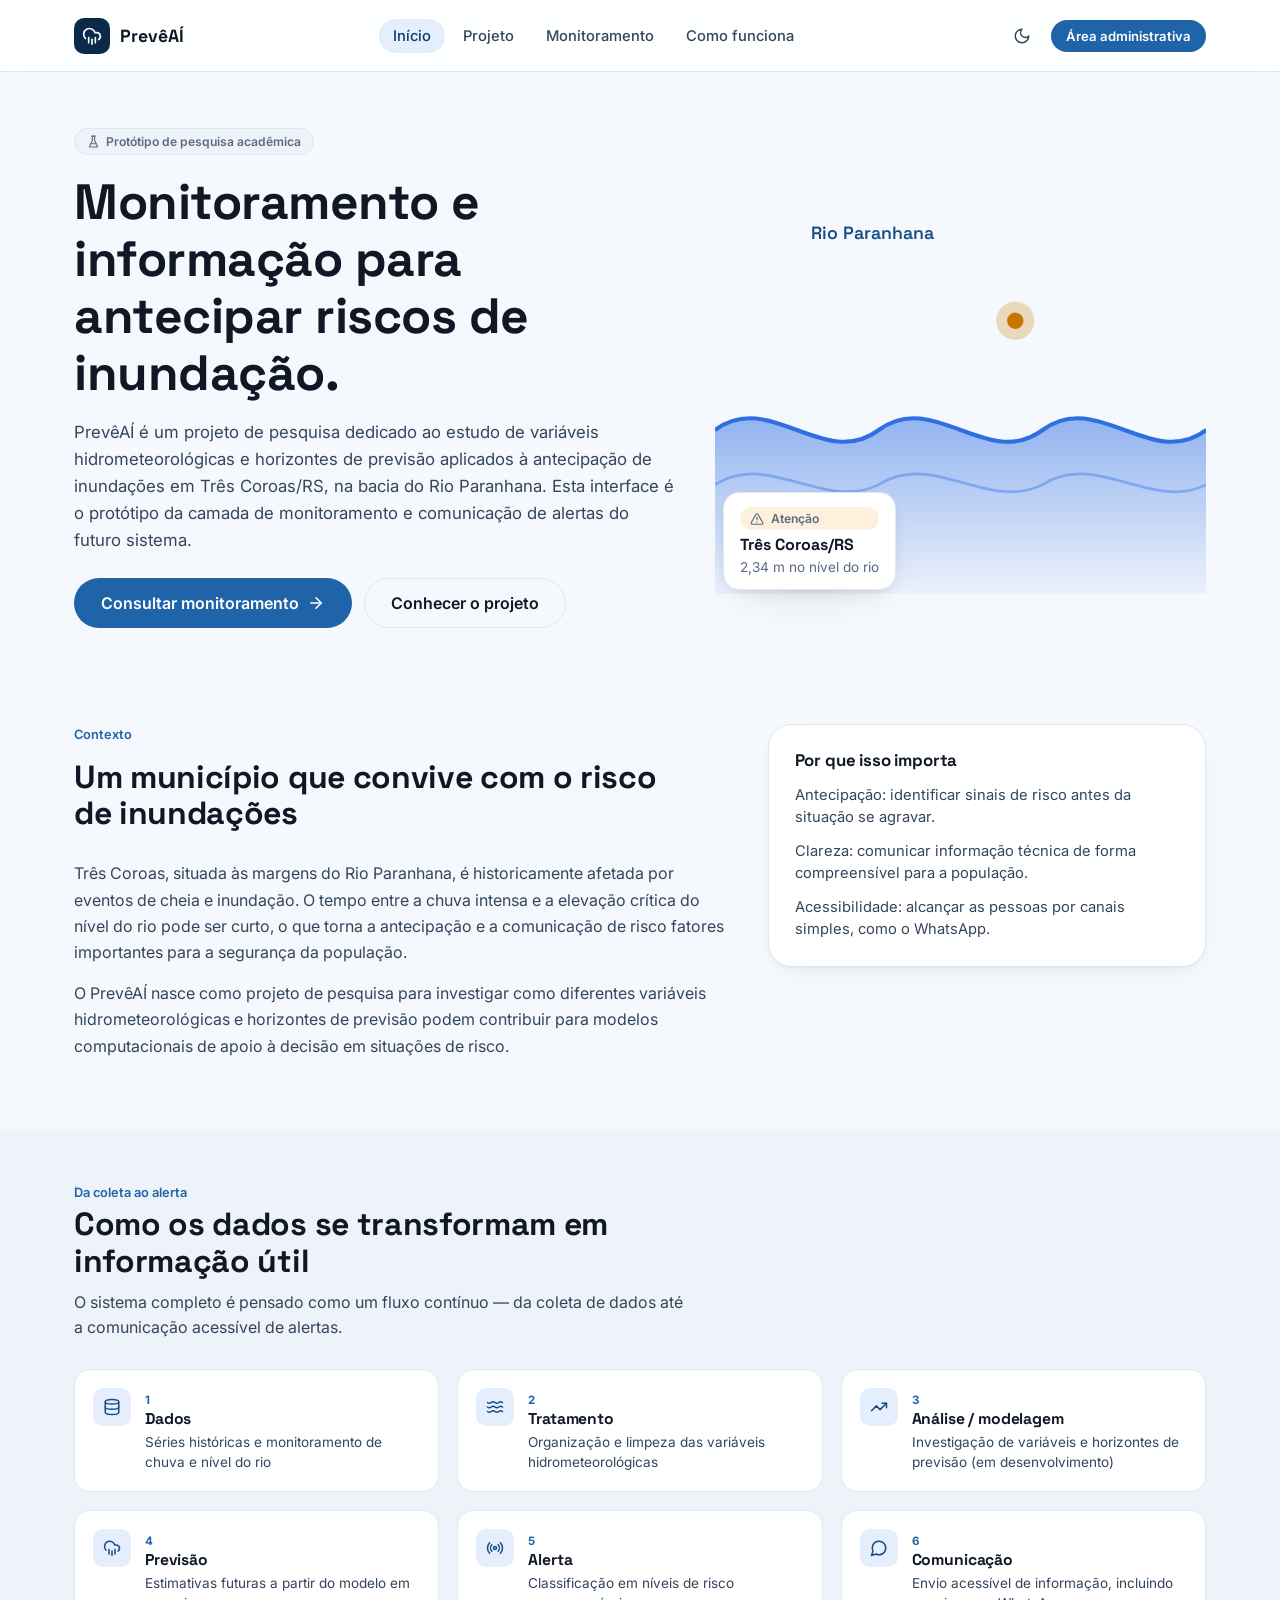
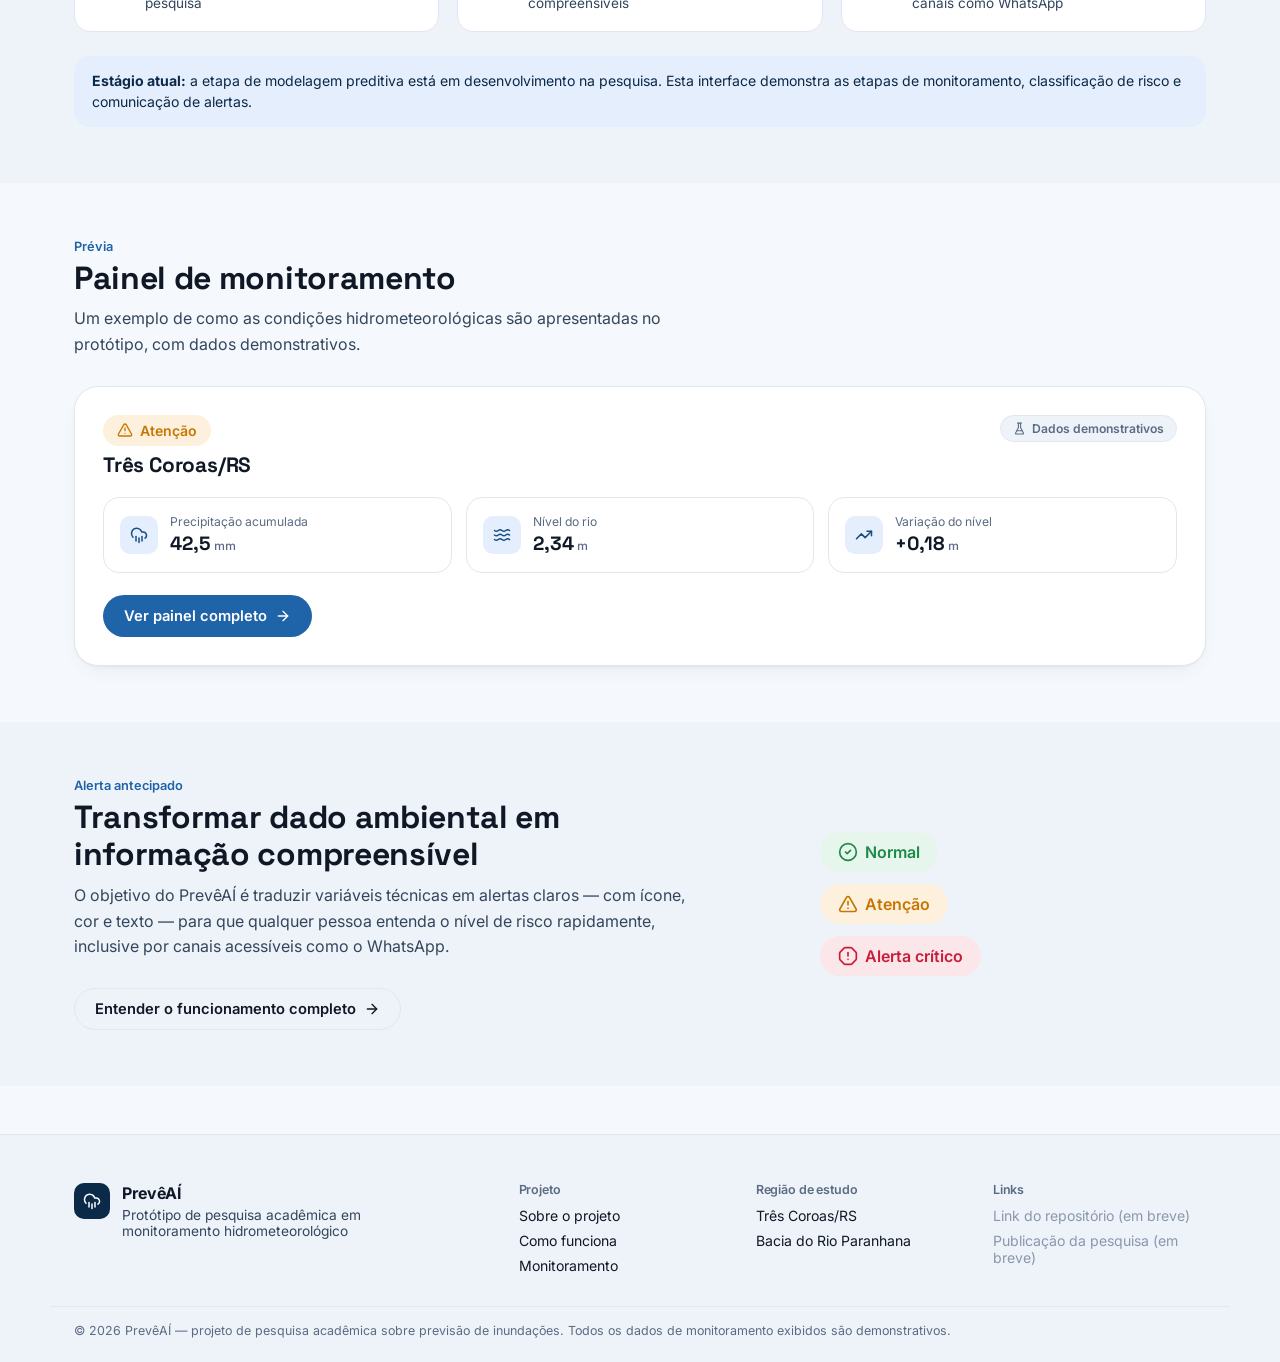
==== index.html @ be75a2c1 "Adicionando arquivos principais do projeto" ====
<!doctype html>
<html lang="pt-BR">
  <head>
    <meta charset="UTF-8" />
    <link rel="icon" href="data:image/svg+xml,%3Csvg xmlns='http://www.w3.org/2000/svg' viewBox='0 0 100 100'%3E%3Ctext y='.9em' font-size='90'%3E%F0%9F%8C%A7%EF%B8%8F%3C/text%3E%3C/svg%3E" />
    <meta name="viewport" content="width=device-width, initial-scale=1, viewport-fit=cover" />
    <meta name="description" content="PrevêAÍ — protótipo de monitoramento hidrometeorológico e alertas de inundação para Três Coroas/RS." />
    <title>PrevêAÍ — Monitoramento hidrometeorológico</title>
    <link rel="preconnect" href="https://fonts.googleapis.com" />
    <link rel="preconnect" href="https://fonts.gstatic.com" crossorigin />
    <link href="https://fonts.googleapis.com/css2?family=Inter:wght@400;500;600;700;800&family=Space+Grotesk:wght@500;600;700&display=swap" rel="stylesheet" />
    <link rel="stylesheet" href="css/global.css" />
    <link rel="stylesheet" href="css/layout.css" />
    <link rel="stylesheet" href="css/components.css" />
  </head>
  <body>
    <a href="#conteudo-principal" class="skip-link">Pular para o conteúdo principal</a>
    <div class="app-shell">
    <header class="site-header">
      <div class="container site-header__inner">
        <a href="index.html" class="brand" aria-label="PrevêAÍ — página inicial"><span class="brand__mark" aria-hidden="true"><svg xmlns="http://www.w3.org/2000/svg" width="20" height="20" viewBox="0 0 24 24" fill="none" stroke="currentColor" stroke-width="2" stroke-linecap="round" stroke-linejoin="round" aria-hidden="true" focusable="false"><path d="M4 14.899A7 7 0 1 1 15.71 8h1.79a4.5 4.5 0 0 1 2.5 8.242"/><path d="M16 14v6"/><path d="M8 14v6"/><path d="M12 16v6"/></svg></span><span class="brand__name">PrevêAÍ</span></a>
        <nav class="site-nav" aria-label="Navegação principal">
          <a href="index.html" class="site-nav__link is-active">Início</a>
          <a href="projeto.html" class="site-nav__link">Projeto</a>
          <a href="monitoramento.html" class="site-nav__link">Monitoramento</a>
          <a href="como-funciona.html" class="site-nav__link">Como funciona</a>
        </nav>
        <div class="site-header__actions">
          <button type="button" class="icon-button" data-action="toggle-theme" aria-label="Ativar tema escuro"><svg xmlns="http://www.w3.org/2000/svg" width="18" height="18" viewBox="0 0 24 24" fill="none" stroke="currentColor" stroke-width="2" stroke-linecap="round" stroke-linejoin="round" aria-hidden="true" focusable="false"><path d="M12 3a6 6 0 0 0 9 9 9 9 0 1 1-9-9Z"/></svg></button>
          <div class="admin-quick" data-admin-session hidden>
            <a href="admin.html" class="button button--ghost button--sm"><svg xmlns="http://www.w3.org/2000/svg" width="16" height="16" viewBox="0 0 24 24" fill="none" stroke="currentColor" stroke-width="2" stroke-linecap="round" stroke-linejoin="round" aria-hidden="true" focusable="false"><path d="M20 13c0 5-3.5 7.5-7.66 8.95a1 1 0 0 1-.67-.01C7.5 20.5 4 18 4 13V6a1 1 0 0 1 1-1c2 0 4.5-1.2 6.24-2.72a1.17 1.17 0 0 1 1.52 0C14.51 3.81 17 5 19 5a1 1 0 0 1 1 1z"/><path d="m9 12 2 2 4-4"/></svg> Painel</a>
            <button type="button" class="icon-button" data-action="logout" aria-label="Encerrar sessão de administrador"><svg xmlns="http://www.w3.org/2000/svg" width="18" height="18" viewBox="0 0 24 24" fill="none" stroke="currentColor" stroke-width="2" stroke-linecap="round" stroke-linejoin="round" aria-hidden="true" focusable="false"><path d="M9 21H5a2 2 0 0 1-2-2V5a2 2 0 0 1 2-2h4"/><polyline points="16 17 21 12 16 7"/><line x1="21" x2="9" y1="12" y2="12"/></svg></button>
          </div>
          <a href="login.html" class="button button--primary button--sm" data-admin-login>Área administrativa</a>
        </div>
      </div>
    </header>
      <main id="conteudo-principal" class="app-main">
<section class="hero"><div class="container hero__grid"><div class="hero__content"><span class="demo-badge"><svg xmlns="http://www.w3.org/2000/svg" width="13" height="13" viewBox="0 0 24 24" fill="none" stroke="currentColor" stroke-width="2" stroke-linecap="round" stroke-linejoin="round" aria-hidden="true" focusable="false"><path d="M10 2v7.527a2 2 0 0 1-.211.896L4.72 20.55a1 1 0 0 0 .9 1.45h12.76a1 1 0 0 0 .9-1.45l-5.069-10.127A2 2 0 0 1 14 9.527V2"/><path d="M8.5 2h7"/><path d="M7 16h10"/></svg>Protótipo de pesquisa acadêmica</span><h1>Monitoramento e informação para antecipar riscos de inundação.</h1><p class="hero__lead">PrevêAÍ é um projeto de pesquisa dedicado ao estudo de variáveis hidrometeorológicas e horizontes de previsão aplicados à antecipação de inundações em Três Coroas/RS, na bacia do Rio Paranhana. Esta interface é o protótipo da camada de monitoramento e comunicação de alertas do futuro sistema.</p><div class="hero__actions"><a href="monitoramento.html" class="button button--primary button--lg">Consultar monitoramento <svg xmlns="http://www.w3.org/2000/svg" width="18" height="18" viewBox="0 0 24 24" fill="none" stroke="currentColor" stroke-width="2" stroke-linecap="round" stroke-linejoin="round" aria-hidden="true" focusable="false"><path d="M5 12h14"/><path d="m12 5 7 7-7 7"/></svg></a><a href="projeto.html" class="button button--ghost button--lg">Conhecer o projeto</a></div></div><div class="hero__visual" aria-hidden="true"><svg viewBox="0 0 360 320" class="hero__wave"><defs><linearGradient id="heroWave" x1="0" y1="0" x2="0" y2="1"><stop offset="0%" stop-color="var(--color-brand-500)" stop-opacity="0.5"/><stop offset="100%" stop-color="var(--color-brand-500)" stop-opacity="0.05"/></linearGradient></defs><path d="M0 200 C 40 170, 80 230, 120 200 C 160 170, 200 230, 240 200 C 280 170, 320 230, 360 200 L 360 320 L 0 320 Z" fill="url(#heroWave)"/><path d="M0 200 C 40 170, 80 230, 120 200 C 160 170, 200 230, 240 200 C 280 170, 320 230, 360 200" fill="none" stroke="var(--color-brand-500)" stroke-width="3"/><path d="M0 240 C 40 215, 80 260, 120 240 C 160 215, 200 260, 240 240 C 280 215, 320 260, 360 240" fill="none" stroke="var(--color-brand-400)" stroke-width="2" opacity="0.6"/><g class="hero__pulse"><circle cx="220" cy="120" r="6" fill="var(--color-risk-atencao)"/><circle cx="220" cy="120" r="14" fill="var(--color-risk-atencao)" opacity="0.25"/></g><text x="70" y="60" class="hero__visual-label">Rio Paranhana</text></svg><div class="hero__visual-card"><span class="risk-badge risk-badge--atencao risk-badge--sm" role="status"><svg xmlns="http://www.w3.org/2000/svg" width="14" height="14" viewBox="0 0 24 24" fill="none" stroke="currentColor" stroke-width="2" stroke-linecap="round" stroke-linejoin="round" aria-hidden="true" focusable="false"><path d="m21.73 18-8-14a2 2 0 0 0-3.48 0l-8 14A2 2 0 0 0 4 21h16a2 2 0 0 0 1.73-3"/><path d="M12 9v4"/><path d="M12 17h.01"/></svg><span>Atenção</span></span><strong>Três Coroas/RS</strong><span>2,34 m no nível do rio</span></div></div></div></section><section class="section"><div class="container problem-grid"><div><div class="section-heading"><p class="section-heading__eyebrow">Contexto</p><h2>Um município que convive com o risco de inundações</h2></div><p>Três Coroas, situada às margens do Rio Paranhana, é historicamente afetada por eventos de cheia e inundação. O tempo entre a chuva intensa e a elevação crítica do nível do rio pode ser curto, o que torna a antecipação e a comunicação de risco fatores importantes para a segurança da população.</p><p>O PrevêAÍ nasce como projeto de pesquisa para investigar como diferentes variáveis hidrometeorológicas e horizontes de previsão podem contribuir para modelos computacionais de apoio à decisão em situações de risco.</p></div><div class="problem-card"><h3>Por que isso importa</h3><ul><li>Antecipação: identificar sinais de risco antes da situação se agravar.</li><li>Clareza: comunicar informação técnica de forma compreensível para a população.</li><li>Acessibilidade: alcançar as pessoas por canais simples, como o WhatsApp.</li></ul></div></div></section><section class="section section--alt"><div class="container"><div class="section-heading"><p class="section-heading__eyebrow">Da coleta ao alerta</p><h2>Como os dados se transformam em informação útil</h2><p class="section-heading__desc">O sistema completo é pensado como um fluxo contínuo — da coleta de dados até a comunicação acessível de alertas.</p></div><div class="pipeline"><div class="pipeline__step"><div class="pipeline__icon"><svg xmlns="http://www.w3.org/2000/svg" width="18" height="18" viewBox="0 0 24 24" fill="none" stroke="currentColor" stroke-width="2" stroke-linecap="round" stroke-linejoin="round" aria-hidden="true" focusable="false"><ellipse cx="12" cy="5" rx="9" ry="3"/><path d="M3 5V19A9 3 0 0 0 21 19V5"/><path d="M3 12A9 3 0 0 0 21 12"/></svg></div><div><span class="pipeline__index">1</span><h3>Dados</h3><p>Séries históricas e monitoramento de chuva e nível do rio</p></div></div><div class="pipeline__step"><div class="pipeline__icon"><svg xmlns="http://www.w3.org/2000/svg" width="18" height="18" viewBox="0 0 24 24" fill="none" stroke="currentColor" stroke-width="2" stroke-linecap="round" stroke-linejoin="round" aria-hidden="true" focusable="false"><path d="M2 6c.6.5 1.2 1 2.5 1C7 7 7 5 9.5 5c2.6 0 2.4 2 5 2 2.5 0 2.5-2 5-2 1.3 0 1.9.5 2.5 1"/><path d="M2 12c.6.5 1.2 1 2.5 1 2.5 0 2.5-2 5-2 2.6 0 2.4 2 5 2 2.5 0 2.5-2 5-2 1.3 0 1.9.5 2.5 1"/><path d="M2 18c.6.5 1.2 1 2.5 1 2.5 0 2.5-2 5-2 2.6 0 2.4 2 5 2 2.5 0 2.5-2 5-2 1.3 0 1.9.5 2.5 1"/></svg></div><div><span class="pipeline__index">2</span><h3>Tratamento</h3><p>Organização e limpeza das variáveis hidrometeorológicas</p></div></div><div class="pipeline__step"><div class="pipeline__icon"><svg xmlns="http://www.w3.org/2000/svg" width="18" height="18" viewBox="0 0 24 24" fill="none" stroke="currentColor" stroke-width="2" stroke-linecap="round" stroke-linejoin="round" aria-hidden="true" focusable="false"><polyline points="22 7 13.5 15.5 8.5 10.5 2 17"/><polyline points="16 7 22 7 22 13"/></svg></div><div><span class="pipeline__index">3</span><h3>Análise / modelagem</h3><p>Investigação de variáveis e horizontes de previsão (em desenvolvimento)</p></div></div><div class="pipeline__step"><div class="pipeline__icon"><svg xmlns="http://www.w3.org/2000/svg" width="18" height="18" viewBox="0 0 24 24" fill="none" stroke="currentColor" stroke-width="2" stroke-linecap="round" stroke-linejoin="round" aria-hidden="true" focusable="false"><path d="M4 14.899A7 7 0 1 1 15.71 8h1.79a4.5 4.5 0 0 1 2.5 8.242"/><path d="M16 14v6"/><path d="M8 14v6"/><path d="M12 16v6"/></svg></div><div><span class="pipeline__index">4</span><h3>Previsão</h3><p>Estimativas futuras a partir do modelo em pesquisa</p></div></div><div class="pipeline__step"><div class="pipeline__icon"><svg xmlns="http://www.w3.org/2000/svg" width="18" height="18" viewBox="0 0 24 24" fill="none" stroke="currentColor" stroke-width="2" stroke-linecap="round" stroke-linejoin="round" aria-hidden="true" focusable="false"><path d="M4.9 19.1C1 15.2 1 8.8 4.9 4.9"/><path d="M7.8 16.2c-2.3-2.3-2.3-6.1 0-8.5"/><circle cx="12" cy="12" r="2"/><path d="M16.2 7.8c2.3 2.3 2.3 6.1 0 8.5"/><path d="M19.1 4.9C23 8.8 23 15.1 19.1 19"/></svg></div><div><span class="pipeline__index">5</span><h3>Alerta</h3><p>Classificação em níveis de risco compreensíveis</p></div></div><div class="pipeline__step"><div class="pipeline__icon"><svg xmlns="http://www.w3.org/2000/svg" width="18" height="18" viewBox="0 0 24 24" fill="none" stroke="currentColor" stroke-width="2" stroke-linecap="round" stroke-linejoin="round" aria-hidden="true" focusable="false"><path d="M7.9 20A9 9 0 1 0 4 16.1L2 22Z"/></svg></div><div><span class="pipeline__index">6</span><h3>Comunicação</h3><p>Envio acessível de informação, incluindo canais como WhatsApp</p></div></div></div><p class="pipeline__note"><strong>Estágio atual:</strong> a etapa de modelagem preditiva está em desenvolvimento na pesquisa. Esta interface demonstra as etapas de monitoramento, classificação de risco e comunicação de alertas.</p></div></section><section class="section"><div class="container"><div class="section-heading"><p class="section-heading__eyebrow">Prévia</p><h2>Painel de monitoramento</h2><p class="section-heading__desc">Um exemplo de como as condições hidrometeorológicas são apresentadas no protótipo, com dados demonstrativos.</p></div><div class="monitoring-preview"><div class="monitoring-preview__header"><div><span class="risk-badge risk-badge--atencao risk-badge--md" role="status"><svg xmlns="http://www.w3.org/2000/svg" width="16" height="16" viewBox="0 0 24 24" fill="none" stroke="currentColor" stroke-width="2" stroke-linecap="round" stroke-linejoin="round" aria-hidden="true" focusable="false"><path d="m21.73 18-8-14a2 2 0 0 0-3.48 0l-8 14A2 2 0 0 0 4 21h16a2 2 0 0 0 1.73-3"/><path d="M12 9v4"/><path d="M12 17h.01"/></svg><span>Atenção</span></span><h3>Três Coroas/RS</h3></div><span class="demo-badge"><svg xmlns="http://www.w3.org/2000/svg" width="13" height="13" viewBox="0 0 24 24" fill="none" stroke="currentColor" stroke-width="2" stroke-linecap="round" stroke-linejoin="round" aria-hidden="true" focusable="false"><path d="M10 2v7.527a2 2 0 0 1-.211.896L4.72 20.55a1 1 0 0 0 .9 1.45h12.76a1 1 0 0 0 .9-1.45l-5.069-10.127A2 2 0 0 1 14 9.527V2"/><path d="M8.5 2h7"/><path d="M7 16h10"/></svg>Dados demonstrativos</span></div><div class="monitoring-preview__stats"><div class="stat-card"><div class="stat-card__icon" aria-hidden="true"><svg xmlns="http://www.w3.org/2000/svg" width="18" height="18" viewBox="0 0 24 24" fill="none" stroke="currentColor" stroke-width="2" stroke-linecap="round" stroke-linejoin="round" aria-hidden="true" focusable="false"><path d="M4 14.899A7 7 0 1 1 15.71 8h1.79a4.5 4.5 0 0 1 2.5 8.242"/><path d="M16 14v6"/><path d="M8 14v6"/><path d="M12 16v6"/></svg></div><div class="stat-card__body"><span class="stat-card__label">Precipitação acumulada</span><span class="stat-card__value">42,5<span class="stat-card__unit"> mm</span></span></div></div><div class="stat-card"><div class="stat-card__icon" aria-hidden="true"><svg xmlns="http://www.w3.org/2000/svg" width="18" height="18" viewBox="0 0 24 24" fill="none" stroke="currentColor" stroke-width="2" stroke-linecap="round" stroke-linejoin="round" aria-hidden="true" focusable="false"><path d="M2 6c.6.5 1.2 1 2.5 1C7 7 7 5 9.5 5c2.6 0 2.4 2 5 2 2.5 0 2.5-2 5-2 1.3 0 1.9.5 2.5 1"/><path d="M2 12c.6.5 1.2 1 2.5 1 2.5 0 2.5-2 5-2 2.6 0 2.4 2 5 2 2.5 0 2.5-2 5-2 1.3 0 1.9.5 2.5 1"/><path d="M2 18c.6.5 1.2 1 2.5 1 2.5 0 2.5-2 5-2 2.6 0 2.4 2 5 2 2.5 0 2.5-2 5-2 1.3 0 1.9.5 2.5 1"/></svg></div><div class="stat-card__body"><span class="stat-card__label">Nível do rio</span><span class="stat-card__value">2,34<span class="stat-card__unit"> m</span></span></div></div><div class="stat-card"><div class="stat-card__icon" aria-hidden="true"><svg xmlns="http://www.w3.org/2000/svg" width="18" height="18" viewBox="0 0 24 24" fill="none" stroke="currentColor" stroke-width="2" stroke-linecap="round" stroke-linejoin="round" aria-hidden="true" focusable="false"><polyline points="22 7 13.5 15.5 8.5 10.5 2 17"/><polyline points="16 7 22 7 22 13"/></svg></div><div class="stat-card__body"><span class="stat-card__label">Variação do nível</span><span class="stat-card__value">+0,18<span class="stat-card__unit"> m</span></span></div></div></div><a href="monitoramento.html" class="button button--primary">Ver painel completo <svg xmlns="http://www.w3.org/2000/svg" width="16" height="16" viewBox="0 0 24 24" fill="none" stroke="currentColor" stroke-width="2" stroke-linecap="round" stroke-linejoin="round" aria-hidden="true" focusable="false"><path d="M5 12h14"/><path d="m12 5 7 7-7 7"/></svg></a></div></div></section><section class="section section--alt"><div class="container early-warning"><div class="early-warning__text"><div class="section-heading"><p class="section-heading__eyebrow">Alerta antecipado</p><h2>Transformar dado ambiental em informação compreensível</h2><p class="section-heading__desc">O objetivo do PrevêAÍ é traduzir variáveis técnicas em alertas claros — com ícone, cor e texto — para que qualquer pessoa entenda o nível de risco rapidamente, inclusive por canais acessíveis como o WhatsApp.</p></div><a href="como-funciona.html" class="button button--ghost">Entender o funcionamento completo <svg xmlns="http://www.w3.org/2000/svg" width="16" height="16" viewBox="0 0 24 24" fill="none" stroke="currentColor" stroke-width="2" stroke-linecap="round" stroke-linejoin="round" aria-hidden="true" focusable="false"><path d="M5 12h14"/><path d="m12 5 7 7-7 7"/></svg></a></div><div class="early-warning__levels"><span class="risk-badge risk-badge--normal risk-badge--lg" role="status"><svg xmlns="http://www.w3.org/2000/svg" width="20" height="20" viewBox="0 0 24 24" fill="none" stroke="currentColor" stroke-width="2" stroke-linecap="round" stroke-linejoin="round" aria-hidden="true" focusable="false"><circle cx="12" cy="12" r="10"/><path d="m9 12 2 2 4-4"/></svg><span>Normal</span></span><span class="risk-badge risk-badge--atencao risk-badge--lg" role="status"><svg xmlns="http://www.w3.org/2000/svg" width="20" height="20" viewBox="0 0 24 24" fill="none" stroke="currentColor" stroke-width="2" stroke-linecap="round" stroke-linejoin="round" aria-hidden="true" focusable="false"><path d="m21.73 18-8-14a2 2 0 0 0-3.48 0l-8 14A2 2 0 0 0 4 21h16a2 2 0 0 0 1.73-3"/><path d="M12 9v4"/><path d="M12 17h.01"/></svg><span>Atenção</span></span><span class="risk-badge risk-badge--critico risk-badge--lg" role="status"><svg xmlns="http://www.w3.org/2000/svg" width="20" height="20" viewBox="0 0 24 24" fill="none" stroke="currentColor" stroke-width="2" stroke-linecap="round" stroke-linejoin="round" aria-hidden="true" focusable="false"><path d="M12 16h.01"/><path d="M12 8v4"/><path d="M15.312 2a2 2 0 0 1 1.414.586l4.688 4.688A2 2 0 0 1 22 8.688v6.624a2 2 0 0 1-.586 1.414l-4.688 4.688a2 2 0 0 1-1.414.586H8.688a2 2 0 0 1-1.414-.586l-4.688-4.688A2 2 0 0 1 2 15.312V8.688a2 2 0 0 1 .586-1.414l4.688-4.688A2 2 0 0 1 8.688 2z"/></svg><span>Alerta crítico</span></span></div></div></section>
      </main>
<footer class="site-footer"><div class="container site-footer__inner"><div class="site-footer__brand"><span class="brand__mark" aria-hidden="true"><svg xmlns="http://www.w3.org/2000/svg" width="18" height="18" viewBox="0 0 24 24" fill="none" stroke="currentColor" stroke-width="2" stroke-linecap="round" stroke-linejoin="round" aria-hidden="true" focusable="false"><path d="M4 14.899A7 7 0 1 1 15.71 8h1.79a4.5 4.5 0 0 1 2.5 8.242"/><path d="M16 14v6"/><path d="M8 14v6"/><path d="M12 16v6"/></svg></span><div><strong>PrevêAÍ</strong><p>Protótipo de pesquisa acadêmica em monitoramento hidrometeorológico</p></div></div><div class="site-footer__cols"><div><h3>Projeto</h3><ul><li><a href="projeto.html">Sobre o projeto</a></li><li><a href="como-funciona.html">Como funciona</a></li><li><a href="monitoramento.html">Monitoramento</a></li></ul></div><div><h3>Região de estudo</h3><ul><li>Três Coroas/RS</li><li>Bacia do Rio Paranhana</li></ul></div><div><h3>Links</h3><ul><li><span class="footer-placeholder">Link do repositório (em breve)</span></li><li><span class="footer-placeholder">Publicação da pesquisa (em breve)</span></li></ul></div></div></div><div class="site-footer__bottom container"><p>© 2026 PrevêAÍ — projeto de pesquisa acadêmica sobre previsão de inundações. Todos os dados de monitoramento exibidos são demonstrativos.</p></div></footer>
    <nav class="bottom-nav" aria-label="Navegação principal (móvel)">
      <a href="index.html" class="bottom-nav__item is-active"><svg xmlns="http://www.w3.org/2000/svg" width="20" height="20" viewBox="0 0 24 24" fill="none" stroke="currentColor" stroke-width="2" stroke-linecap="round" stroke-linejoin="round" aria-hidden="true" focusable="false"><path d="m3 9 9-7 9 7v11a2 2 0 0 1-2 2H5a2 2 0 0 1-2-2z"/><polyline points="9 22 9 12 15 12 15 22"/></svg><span>Início</span></a>
      <a href="projeto.html" class="bottom-nav__item"><svg xmlns="http://www.w3.org/2000/svg" width="20" height="20" viewBox="0 0 24 24" fill="none" stroke="currentColor" stroke-width="2" stroke-linecap="round" stroke-linejoin="round" aria-hidden="true" focusable="false"><path d="M15 2H6a2 2 0 0 0-2 2v16a2 2 0 0 0 2 2h12a2 2 0 0 0 2-2V7Z"/><path d="M14 2v4a2 2 0 0 0 2 2h4"/><path d="M10 9H8"/><path d="M16 13H8"/><path d="M16 17H8"/></svg><span>Projeto</span></a>
      <a href="monitoramento.html" class="bottom-nav__item"><svg xmlns="http://www.w3.org/2000/svg" width="20" height="20" viewBox="0 0 24 24" fill="none" stroke="currentColor" stroke-width="2" stroke-linecap="round" stroke-linejoin="round" aria-hidden="true" focusable="false"><path d="M22 12h-2.48a2 2 0 0 0-1.93 1.46l-2.35 8.36a.25.25 0 0 1-.48 0L9.24 2.18a.25.25 0 0 0-.48 0l-2.35 8.36A2 2 0 0 1 4.49 12H2"/></svg><span>Monitorar</span></a>
      <a href="como-funciona.html" class="bottom-nav__item"><svg xmlns="http://www.w3.org/2000/svg" width="20" height="20" viewBox="0 0 24 24" fill="none" stroke="currentColor" stroke-width="2" stroke-linecap="round" stroke-linejoin="round" aria-hidden="true" focusable="false"><circle cx="12" cy="12" r="10"/><path d="M9.09 9a3 3 0 0 1 5.83 1c0 2-3 3-3 3"/><path d="M12 17h.01"/></svg><span>Funciona</span></a>
      <a href="login.html" class="bottom-nav__item" data-admin-nav><svg xmlns="http://www.w3.org/2000/svg" width="20" height="20" viewBox="0 0 24 24" fill="none" stroke="currentColor" stroke-width="2" stroke-linecap="round" stroke-linejoin="round" aria-hidden="true" focusable="false"><path d="M20 13c0 5-3.5 7.5-7.66 8.95a1 1 0 0 1-.67-.01C7.5 20.5 4 18 4 13V6a1 1 0 0 1 1-1c2 0 4.5-1.2 6.24-2.72a1.17 1.17 0 0 1 1.52 0C14.51 3.81 17 5 19 5a1 1 0 0 1 1 1z"/><path d="m9 12 2 2 4-4"/></svg><span>Admin</span></a>
    </nav>

    </div>
    <div class="toast-stack" id="toast-stack" role="status" aria-live="polite"></div>
    <script src="js/icons.js"></script>
    <script src="js/app.js"></script>
  </body>
</html>
---- css/global.css ----
@import url('./tokens.css');

* {
  box-sizing: border-box;
}

html {
  scroll-padding-top: calc(var(--header-h) + 16px);
}

html,
body {
  padding: 0;
  margin: 0;
}

body {
  background: var(--color-bg);
  color: var(--color-ink);
  font-family: var(--font-body);
  -webkit-font-smoothing: antialiased;
  text-rendering: optimizeLegibility;
  transition: background-color 0.2s ease, color 0.2s ease;
}

h1, h2, h3, h4 {
  font-family: var(--font-display);
  color: var(--color-ink);
  line-height: 1.15;
  margin: 0;
  letter-spacing: -0.01em;
}

p {
  margin: 0;
  color: var(--color-ink-soft);
}

a {
  color: inherit;
  text-decoration: none;
}

button {
  font-family: inherit;
}

img {
  max-width: 100%;
  display: block;
}

:focus-visible {
  outline: 2px solid var(--color-brand-500);
  outline-offset: 2px;
  border-radius: 4px;
}

.container {
  width: 100%;
  max-width: 1180px;
  margin: 0 auto;
  padding: 0 24px;
}

@media (max-width: 640px) {
  .container {
    padding: 0 18px;
  }
}

.visually-hidden {
  position: absolute;
  width: 1px;
  height: 1px;
  padding: 0;
  margin: -1px;
  overflow: hidden;
  clip: rect(0, 0, 0, 0);
  white-space: nowrap;
  border: 0;
}

::selection {
  background: var(--color-brand-400);
  color: white;
}

table {
  border-collapse: collapse;
}

@media (prefers-reduced-motion: reduce) {
  *, *::before, *::after {
    animation-duration: 0.001ms !important;
    animation-iteration-count: 1 !important;
    transition-duration: 0.001ms !important;
  }
}

[hidden] {
  display: none !important;
}
---- css/layout.css ----
.app-shell {
  display: flex;
  flex-direction: column;
  min-height: 100vh;
}

.app-main {
  flex: 1;
  padding-bottom: calc(var(--bottom-nav-h) + var(--safe-bottom) + 8px);
}

@media (min-width: 861px) {
  .app-main {
    padding-bottom: 0;
  }
}

.skip-link {
  position: fixed;
  top: -100px;
  left: 12px;
  z-index: 200;
  background: var(--color-brand-500);
  color: white;
  padding: 10px 16px;
  border-radius: var(--radius-sm);
  transition: top 0.15s ease;
}

.skip-link:focus {
  top: calc(12px + var(--safe-top));
}

/* Header */
.site-header {
  position: sticky;
  top: 0;
  z-index: 100;
  height: var(--header-h);
  padding-top: var(--safe-top);
  background: color-mix(in srgb, var(--color-surface) 88%, transparent);
  backdrop-filter: blur(10px);
  border-bottom: 1px solid var(--color-line);
}

.site-header__inner {
  height: var(--header-h);
  display: flex;
  align-items: center;
  justify-content: space-between;
  gap: 20px;
}

.brand {
  display: flex;
  align-items: center;
  gap: 10px;
  font-family: var(--font-display);
  font-weight: 700;
  font-size: 1.1rem;
}

.brand__mark {
  display: inline-flex;
  align-items: center;
  justify-content: center;
  width: 36px;
  height: 36px;
  border-radius: var(--radius-sm);
  background: var(--color-brand-900);
  color: white;
}

:root[data-theme='dark'] .brand__mark {
  background: var(--color-brand-500);
  color: var(--color-bg);
}

.site-nav {
  display: none;
  gap: 4px;
}

@media (min-width: 861px) {
  .site-nav {
    display: flex;
  }
}

.site-nav__link {
  padding: 8px 14px;
  border-radius: 999px;
  font-size: 0.92rem;
  font-weight: 500;
  color: var(--color-ink-soft);
  transition: background-color 0.15s ease, color 0.15s ease;
}

.site-nav__link:hover {
  background: var(--color-bg-alt);
  color: var(--color-ink);
}

.site-nav__link.is-active {
  background: var(--color-brand-100);
  color: var(--color-brand-800);
}

.site-header__actions {
  display: flex;
  align-items: center;
  gap: 10px;
}

.admin-quick {
  display: none;
  align-items: center;
  gap: 8px;
}

@media (min-width: 640px) {
  .admin-quick {
    display: flex;
  }
}

/* Bottom nav (mobile) */
.bottom-nav {
  position: fixed;
  bottom: 0;
  left: 0;
  right: 0;
  z-index: 100;
  display: flex;
  justify-content: space-around;
  align-items: center;
  height: var(--bottom-nav-h);
  padding-bottom: var(--safe-bottom);
  background: var(--color-surface);
  border-top: 1px solid var(--color-line);
  box-shadow: 0 -4px 16px rgba(16, 24, 38, 0.06);
}

@media (min-width: 861px) {
  .bottom-nav {
    display: none;
  }
}

.bottom-nav__item {
  display: flex;
  flex-direction: column;
  align-items: center;
  gap: 3px;
  font-size: 0.66rem;
  font-weight: 500;
  color: var(--color-slate);
  padding: 6px 10px;
  border-radius: var(--radius-sm);
  min-width: 56px;
}

.bottom-nav__item.is-active {
  color: var(--color-brand-600);
}

/* Footer */
.site-footer {
  background: var(--color-bg-alt);
  border-top: 1px solid var(--color-line);
  margin-top: 48px;
}

.site-footer__inner {
  padding: 48px 24px 32px;
  display: grid;
  gap: 32px;
  grid-template-columns: 1.2fr 2fr;
}

@media (max-width: 760px) {
  .site-footer__inner {
    grid-template-columns: 1fr;
  }
}

.site-footer__brand {
  display: flex;
  gap: 12px;
}

.site-footer__brand p {
  font-size: 0.86rem;
  margin-top: 4px;
  max-width: 34ch;
}

.site-footer__cols {
  display: grid;
  grid-template-columns: repeat(3, 1fr);
  gap: 24px;
}

@media (max-width: 560px) {
  .site-footer__cols {
    grid-template-columns: 1fr 1fr;
  }
}

.site-footer__cols h3 {
  font-size: 0.78rem;
  text-transform: none;
  color: var(--color-slate);
  margin-bottom: 10px;
  font-family: var(--font-body);
  font-weight: 600;
}

.site-footer__cols ul {
  list-style: none;
  padding: 0;
  margin: 0;
  display: flex;
  flex-direction: column;
  gap: 8px;
  font-size: 0.88rem;
}

.footer-placeholder {
  color: var(--color-slate-light);
}

.site-footer__bottom {
  padding: 16px 24px calc(24px + var(--safe-bottom));
  border-top: 1px solid var(--color-line);
}

.site-footer__bottom p {
  font-size: 0.78rem;
  color: var(--color-slate);
}

/* Hero */
.hero {
  padding: 56px 0 40px;
}

.hero__grid {
  display: grid;
  grid-template-columns: 1.1fr 0.9fr;
  gap: 40px;
  align-items: center;
}

@media (max-width: 900px) {
  .hero__grid {
    grid-template-columns: 1fr;
  }
}

.hero__content {
  display: flex;
  flex-direction: column;
  align-items: flex-start;
  gap: 18px;
}

.hero h1 {
  font-size: clamp(2.1rem, 4.4vw, 3.1rem);
  max-width: 16ch;
}

.hero__lead {
  font-size: 1.05rem;
  max-width: 56ch;
  line-height: 1.6;
}

.hero__actions {
  display: flex;
  flex-wrap: wrap;
  gap: 12px;
  margin-top: 6px;
}

.hero__visual {
  position: relative;
}

.hero__wave {
  width: 100%;
  height: auto;
}

.hero__visual-label {
  font-family: var(--font-display);
  font-size: 13px;
  fill: var(--color-brand-700);
  font-weight: 600;
}

.hero__pulse circle:last-child {
  animation: pulse-ring 2.4s ease-out infinite;
}

@keyframes pulse-ring {
  0% { r: 6; opacity: 0.5; }
  100% { r: 20; opacity: 0; }
}

.hero__visual-card {
  position: absolute;
  bottom: 8px;
  left: 8px;
  background: var(--color-surface);
  border: 1px solid var(--color-line);
  border-radius: var(--radius-md);
  padding: 14px 16px;
  display: flex;
  flex-direction: column;
  gap: 4px;
  box-shadow: var(--shadow-raised);
  font-size: 0.85rem;
}

.hero__visual-card strong {
  font-family: var(--font-display);
  font-size: 1rem;
}

.hero__visual-card span {
  color: var(--color-slate);
}

.page-hero {
  padding-top: 44px;
  padding-bottom: 28px;
}

.page-hero--admin {
  padding-bottom: 16px;
}

.page-lead {
  font-size: 1.02rem;
  max-width: 68ch;
  line-height: 1.65;
}
---- css/components.css ----
/* Sections */
.section {
  padding: 56px 0;
}

.section--alt {
  background: var(--color-bg-alt);
}

.section-heading {
  max-width: 62ch;
  margin-bottom: 28px;
}

.section-heading__eyebrow {
  font-size: 0.8rem;
  font-weight: 600;
  color: var(--color-brand-600);
  margin-bottom: 6px;
}

.section-heading h2 {
  font-size: clamp(1.5rem, 3vw, 2rem);
}

.section-heading__desc {
  margin-top: 10px;
  font-size: 1rem;
  line-height: 1.6;
}

.two-col {
  display: grid;
  grid-template-columns: 1fr 1fr;
  gap: 40px;
}

@media (max-width: 760px) {
  .two-col {
    grid-template-columns: 1fr;
    gap: 28px;
  }
}

.two-col h2 {
  font-size: 1.3rem;
  margin-bottom: 10px;
}

.two-col p {
  line-height: 1.65;
}

/* Buttons */
.button {
  display: inline-flex;
  align-items: center;
  justify-content: center;
  gap: 8px;
  padding: 11px 20px;
  border-radius: 999px;
  font-weight: 600;
  font-size: 0.92rem;
  border: 1px solid transparent;
  cursor: pointer;
  transition: transform 0.12s ease, background-color 0.15s ease, border-color 0.15s ease, box-shadow 0.15s ease;
  white-space: nowrap;
}

.button:active {
  transform: scale(0.98);
}

.button--primary {
  background: var(--color-brand-600);
  color: white;
}

.button--primary:hover {
  background: var(--color-brand-700);
}

.button--ghost {
  background: transparent;
  border-color: var(--color-line);
  color: var(--color-ink);
}

.button--ghost:hover {
  background: var(--color-bg-alt);
}

.button--danger {
  background: var(--color-risk-critico);
  color: white;
}

.button--danger:hover {
  filter: brightness(0.92);
}

.button--sm {
  padding: 7px 14px;
  font-size: 0.82rem;
}

.button--lg {
  padding: 14px 26px;
  font-size: 1rem;
}

.button--block {
  width: 100%;
}

.button:disabled {
  opacity: 0.6;
  cursor: not-allowed;
}

.icon-button {
  display: inline-flex;
  align-items: center;
  justify-content: center;
  width: 38px;
  height: 38px;
  border-radius: var(--radius-sm);
  border: 1px solid transparent;
  background: transparent;
  color: var(--color-ink-soft);
  cursor: pointer;
  transition: background-color 0.15s ease, color 0.15s ease;
}

.icon-button:hover {
  background: var(--color-bg-alt);
  color: var(--color-ink);
}

.icon-button--danger:hover {
  background: var(--color-risk-critico-bg);
  color: var(--color-risk-critico);
}

/* Demo badge */
.demo-badge {
  display: inline-flex;
  align-items: center;
  gap: 6px;
  padding: 5px 12px;
  border-radius: 999px;
  background: var(--color-bg-alt);
  border: 1px solid var(--color-line);
  color: var(--color-slate);
  font-size: 0.76rem;
  font-weight: 600;
  white-space: nowrap;
}

/* Risk badge */
.risk-badge {
  display: inline-flex;
  align-items: center;
  gap: 7px;
  padding: 7px 14px;
  border-radius: 999px;
  font-weight: 600;
  font-size: 0.88rem;
}

.risk-badge--sm {
  padding: 4px 10px;
  font-size: 0.76rem;
}

.risk-badge--lg {
  padding: 10px 18px;
  font-size: 1rem;
}

.risk-badge--normal {
  background: var(--color-risk-normal-bg);
  color: var(--color-risk-normal);
}

.risk-badge--atencao {
  background: var(--color-risk-atencao-bg);
  color: var(--color-risk-atencao);
}

.risk-badge--critico {
  background: var(--color-risk-critico-bg);
  color: var(--color-risk-critico);
}

/* Problem section */
.problem-grid {
  display: grid;
  grid-template-columns: 1.2fr 0.8fr;
  gap: 36px;
  align-items: start;
}

@media (max-width: 800px) {
  .problem-grid {
    grid-template-columns: 1fr;
  }
}

.problem-grid p {
  line-height: 1.65;
  margin-bottom: 14px;
}

.problem-card {
  background: var(--color-surface);
  border: 1px solid var(--color-line);
  border-radius: var(--radius-lg);
  padding: 26px;
  box-shadow: var(--shadow-soft);
}

.problem-card h3 {
  font-size: 1.05rem;
  margin-bottom: 14px;
}

.problem-card ul {
  list-style: none;
  padding: 0;
  margin: 0;
  display: flex;
  flex-direction: column;
  gap: 12px;
  font-size: 0.92rem;
  line-height: 1.5;
  color: var(--color-ink-soft);
}

/* Pipeline */
.pipeline {
  display: grid;
  grid-template-columns: repeat(3, 1fr);
  gap: 18px;
}

@media (max-width: 900px) {
  .pipeline {
    grid-template-columns: repeat(2, 1fr);
  }
}

@media (max-width: 560px) {
  .pipeline {
    grid-template-columns: 1fr;
  }
}

.pipeline__step {
  display: flex;
  gap: 14px;
  background: var(--color-surface);
  border: 1px solid var(--color-line);
  border-radius: var(--radius-md);
  padding: 18px;
}

.pipeline__icon {
  flex-shrink: 0;
  width: 38px;
  height: 38px;
  border-radius: var(--radius-sm);
  display: flex;
  align-items: center;
  justify-content: center;
  background: var(--color-brand-100);
  color: var(--color-brand-700);
}

.pipeline__index {
  font-size: 0.72rem;
  font-weight: 700;
  color: var(--color-brand-600);
}

.pipeline__step h3 {
  font-size: 0.98rem;
  margin: 2px 0 4px;
}

.pipeline__step p {
  font-size: 0.85rem;
  line-height: 1.5;
}

.pipeline__note {
  margin-top: 24px;
  padding: 14px 18px;
  background: var(--color-brand-100);
  border-radius: var(--radius-md);
  font-size: 0.88rem;
  color: var(--color-brand-900);
  line-height: 1.5;
}

/* Monitoring preview */
.monitoring-preview {
  background: var(--color-surface);
  border: 1px solid var(--color-line);
  border-radius: var(--radius-lg);
  padding: 28px;
  box-shadow: var(--shadow-soft);
}

.monitoring-preview__header {
  display: flex;
  justify-content: space-between;
  align-items: flex-start;
  gap: 12px;
  margin-bottom: 20px;
  flex-wrap: wrap;
}

.monitoring-preview__header h3 {
  font-size: 1.3rem;
  margin-top: 8px;
}

.monitoring-preview__stats {
  display: grid;
  grid-template-columns: repeat(3, 1fr);
  gap: 14px;
  margin-bottom: 22px;
}

@media (max-width: 640px) {
  .monitoring-preview__stats {
    grid-template-columns: 1fr;
  }
}

/* Stat card */
.stat-grid {
  display: grid;
  grid-template-columns: repeat(5, 1fr);
  gap: 14px;
  margin: 24px 0 32px;
}

@media (max-width: 980px) {
  .stat-grid {
    grid-template-columns: repeat(3, 1fr);
  }
}

@media (max-width: 620px) {
  .stat-grid {
    grid-template-columns: repeat(2, 1fr);
  }
}

.stat-card {
  display: flex;
  align-items: center;
  gap: 12px;
  background: var(--color-surface);
  border: 1px solid var(--color-line);
  border-radius: var(--radius-md);
  padding: 16px;
}

.stat-card__icon {
  flex-shrink: 0;
  width: 38px;
  height: 38px;
  border-radius: var(--radius-sm);
  display: flex;
  align-items: center;
  justify-content: center;
  background: var(--color-brand-100);
  color: var(--color-brand-700);
}

.stat-card--atencao .stat-card__icon {
  background: var(--color-risk-atencao-bg);
  color: var(--color-risk-atencao);
}

.stat-card--critico .stat-card__icon {
  background: var(--color-risk-critico-bg);
  color: var(--color-risk-critico);
}

.stat-card__body {
  display: flex;
  flex-direction: column;
  gap: 2px;
  min-width: 0;
}

.stat-card__label {
  font-size: 0.76rem;
  color: var(--color-slate);
  white-space: nowrap;
  overflow: hidden;
  text-overflow: ellipsis;
}

.stat-card__value {
  font-family: var(--font-display);
  font-weight: 700;
  font-size: 1.2rem;
}

.stat-card__unit {
  font-size: 0.8rem;
  font-weight: 500;
  color: var(--color-slate);
}

/* Early warning */
.early-warning {
  display: grid;
  grid-template-columns: 1.3fr 0.7fr;
  gap: 30px;
  align-items: center;
}

@media (max-width: 800px) {
  .early-warning {
    grid-template-columns: 1fr;
  }
}

.early-warning__levels {
  display: flex;
  flex-direction: column;
  gap: 12px;
  align-items: flex-start;
}

/* Project page */
.variable-grid {
  display: grid;
  grid-template-columns: repeat(3, 1fr);
  gap: 16px;
}

@media (max-width: 860px) {
  .variable-grid {
    grid-template-columns: repeat(2, 1fr);
  }
}

@media (max-width: 560px) {
  .variable-grid {
    grid-template-columns: 1fr;
  }
}

.variable-card {
  background: var(--color-surface);
  border: 1px solid var(--color-line);
  border-radius: var(--radius-md);
  padding: 20px;
}

.variable-card__icon {
  width: 38px;
  height: 38px;
  border-radius: var(--radius-sm);
  background: var(--color-brand-100);
  color: var(--color-brand-700);
  display: flex;
  align-items: center;
  justify-content: center;
  margin-bottom: 12px;
}

.variable-card h3 {
  font-size: 1rem;
  margin-bottom: 6px;
}

.variable-card p {
  font-size: 0.86rem;
  line-height: 1.5;
}

.source-grid {
  display: grid;
  grid-template-columns: repeat(4, 1fr);
  gap: 16px;
}

@media (max-width: 860px) {
  .source-grid {
    grid-template-columns: repeat(2, 1fr);
  }
}

.source-card {
  background: var(--color-surface);
  border: 1px solid var(--color-line);
  border-radius: var(--radius-md);
  padding: 18px;
  display: flex;
  flex-direction: column;
  gap: 6px;
}

.source-card__icon {
  width: 30px;
  height: 30px;
  border-radius: 50%;
  background: var(--color-brand-100);
  color: var(--color-brand-700);
  display: flex;
  align-items: center;
  justify-content: center;
}

.source-card p {
  font-size: 0.82rem;
  line-height: 1.45;
}

.roadmap {
  list-style: none;
  padding: 0;
  margin: 0;
  display: flex;
  flex-wrap: wrap;
  gap: 10px;
}

.roadmap li {
  display: flex;
  align-items: center;
  gap: 8px;
  background: var(--color-surface);
  border: 1px solid var(--color-line);
  border-radius: 999px;
  padding: 8px 16px 8px 8px;
  font-size: 0.88rem;
  font-weight: 500;
}

.roadmap__index {
  width: 24px;
  height: 24px;
  border-radius: 50%;
  background: var(--color-brand-600);
  color: white;
  display: flex;
  align-items: center;
  justify-content: center;
  font-size: 0.74rem;
  font-weight: 700;
}

/* How it works */
.how-steps {
  list-style: none;
  padding: 0;
  margin: 0 0 28px;
  display: flex;
  flex-direction: column;
  gap: 0;
}

.how-steps__item {
  display: flex;
  gap: 18px;
  position: relative;
  padding-bottom: 26px;
}

.how-steps__item:not(:last-child)::before {
  content: '';
  position: absolute;
  left: 17px;
  top: 36px;
  bottom: 0;
  width: 2px;
  background: var(--color-line);
}

.how-steps__marker {
  flex-shrink: 0;
  width: 36px;
  height: 36px;
  border-radius: 50%;
  background: var(--color-brand-600);
  color: white;
  display: flex;
  align-items: center;
  justify-content: center;
  font-family: var(--font-display);
  font-weight: 700;
  z-index: 1;
}

.how-steps__content {
  background: var(--color-surface);
  border: 1px solid var(--color-line);
  border-radius: var(--radius-md);
  padding: 16px 18px;
  flex: 1;
}

.how-steps__icon {
  width: 30px;
  height: 30px;
  border-radius: var(--radius-sm);
  background: var(--color-brand-100);
  color: var(--color-brand-700);
  display: flex;
  align-items: center;
  justify-content: center;
  margin-bottom: 8px;
}

.how-steps__content h3 {
  font-size: 0.98rem;
  margin-bottom: 4px;
}

.how-steps__content p {
  font-size: 0.86rem;
  line-height: 1.5;
}

.callout-card {
  background: var(--color-brand-100);
  color: var(--color-brand-900);
  border-radius: var(--radius-md);
  padding: 18px 20px;
  font-size: 0.9rem;
  line-height: 1.55;
}

.tech-grid {
  display: grid;
  grid-template-columns: repeat(3, 1fr);
  gap: 16px;
}

@media (max-width: 860px) {
  .tech-grid {
    grid-template-columns: repeat(2, 1fr);
  }
}

@media (max-width: 560px) {
  .tech-grid {
    grid-template-columns: 1fr;
  }
}

.tech-card {
  background: var(--color-surface);
  border: 1px solid var(--color-line);
  border-radius: var(--radius-md);
  padding: 16px 18px;
}

.tech-card strong {
  display: block;
  font-size: 0.94rem;
  margin-bottom: 4px;
}

.tech-card p {
  font-size: 0.82rem;
  line-height: 1.45;
}

/* Monitoring dashboard */
.municipality-search {
  position: relative;
  max-width: 420px;
  margin-top: 20px;
}

.municipality-search__field {
  display: flex;
  align-items: center;
  gap: 10px;
  background: var(--color-surface);
  border: 1px solid var(--color-line);
  border-radius: var(--radius-md);
  padding: 12px 16px;
  color: var(--color-slate);
}

.municipality-search__field input {
  border: none;
  outline: none;
  background: transparent;
  color: var(--color-ink);
  font-size: 0.95rem;
  width: 100%;
}

.municipality-search__list {
  position: absolute;
  top: calc(100% + 6px);
  left: 0;
  right: 0;
  background: var(--color-surface);
  border: 1px solid var(--color-line);
  border-radius: var(--radius-md);
  box-shadow: var(--shadow-raised);
  list-style: none;
  margin: 0;
  padding: 6px;
  z-index: 20;
  max-height: 280px;
  overflow-y: auto;
}

.municipality-search__option {
  width: 100%;
  display: flex;
  justify-content: space-between;
  align-items: center;
  padding: 10px 12px;
  border-radius: var(--radius-sm);
  border: none;
  background: transparent;
  cursor: pointer;
  font-size: 0.92rem;
  color: var(--color-ink);
}

.municipality-search__option:hover,
.municipality-search__option.is-active {
  background: var(--color-bg-alt);
}

.option-level {
  font-size: 0.72rem;
  font-weight: 600;
  padding: 2px 8px;
  border-radius: 999px;
}

.option-level--normal {
  background: var(--color-risk-normal-bg);
  color: var(--color-risk-normal);
}

.option-level--atencao {
  background: var(--color-risk-atencao-bg);
  color: var(--color-risk-atencao);
}

.option-level--critico {
  background: var(--color-risk-critico-bg);
  color: var(--color-risk-critico);
}

.municipality-search__empty {
  padding: 12px;
  font-size: 0.86rem;
  color: var(--color-slate);
}

.municipality-header {
  display: flex;
  justify-content: space-between;
  align-items: flex-start;
  flex-wrap: wrap;
  gap: 12px;
  margin: 32px 0 20px;
}

.municipality-header h2 {
  font-size: 1.5rem;
}

.municipality-header__meta {
  font-size: 0.84rem;
  color: var(--color-slate);
  margin-top: 4px;
}

.status-card {
  background: var(--color-surface);
  border: 1px solid var(--color-line);
  border-radius: var(--radius-lg);
  padding: 26px;
  display: flex;
  flex-direction: column;
  align-items: flex-start;
  gap: 10px;
  box-shadow: var(--shadow-soft);
}

.status-card__label {
  font-size: 0.8rem;
  color: var(--color-slate);
  font-weight: 600;
}

.status-card__desc {
  font-size: 0.92rem;
  line-height: 1.55;
  max-width: 60ch;
}

.chart-grid {
  display: grid;
  grid-template-columns: 1fr 1fr;
  gap: 20px;
  margin: 28px 0;
}

@media (max-width: 900px) {
  .chart-grid {
    grid-template-columns: 1fr;
  }
}

.chart-card {
  background: var(--color-surface);
  border: 1px solid var(--color-line);
  border-radius: var(--radius-lg);
  padding: 20px;
}

.chart-card__header {
  display: flex;
  justify-content: space-between;
  align-items: center;
  margin-bottom: 8px;
  gap: 10px;
}

.chart-card__header h3 {
  font-size: 1rem;
}

/* Regional map */
.regional-map {
  background: var(--color-surface);
  border: 1px solid var(--color-line);
  border-radius: var(--radius-lg);
  padding: 22px;
  margin-top: 8px;
}

.regional-map__header {
  display: flex;
  justify-content: space-between;
  align-items: center;
  gap: 12px;
  flex-wrap: wrap;
}

.regional-map__header h3 {
  font-size: 1rem;
}

.regional-map__caption {
  font-size: 0.82rem;
  margin: 8px 0 16px;
  max-width: 62ch;
}

.regional-map__svg {
  width: 100%;
  height: auto;
  max-height: 280px;
}

.regional-map__marker-group {
  cursor: pointer;
}

.regional-map__marker-group:focus-visible circle:first-of-type {
  stroke: var(--color-brand-500);
}

.regional-map__label {
  font-size: 11px;
  fill: var(--color-ink-soft);
  font-family: var(--font-body);
  font-weight: 600;
  text-anchor: middle;
}

.regional-map__legend {
  display: flex;
  gap: 18px;
  list-style: none;
  padding: 0;
  margin: 14px 0 0;
  font-size: 0.8rem;
  color: var(--color-slate);
  flex-wrap: wrap;
}

.regional-map__legend li {
  display: flex;
  align-items: center;
  gap: 6px;
}

.legend-dot {
  width: 9px;
  height: 9px;
  border-radius: 50%;
  display: inline-block;
}

/* Alerts */
.alert-filters {
  display: flex;
  align-items: center;
  gap: 12px;
  flex-wrap: wrap;
  margin-bottom: 22px;
}

.alert-filters__label {
  display: inline-flex;
  align-items: center;
  gap: 6px;
  font-size: 0.84rem;
  color: var(--color-slate);
  font-weight: 600;
}

.form-field--inline {
  margin: 0;
}

.alert-grid {
  display: grid;
  grid-template-columns: repeat(auto-fill, minmax(300px, 1fr));
  gap: 18px;
}

.alert-card {
  background: var(--color-surface);
  border: 1px solid var(--color-line);
  border-left: 4px solid var(--color-slate-light);
  border-radius: var(--radius-md);
  padding: 20px;
  display: flex;
  flex-direction: column;
  gap: 10px;
}

.alert-card--normal {
  border-left-color: var(--color-risk-normal);
}

.alert-card--atencao {
  border-left-color: var(--color-risk-atencao);
}

.alert-card--critico {
  border-left-color: var(--color-risk-critico);
}

.alert-card__top {
  display: flex;
  justify-content: space-between;
  align-items: center;
}

.alert-card__title {
  font-size: 1.02rem;
}

.alert-card__location {
  display: inline-flex;
  align-items: center;
  gap: 6px;
  font-size: 0.82rem;
  color: var(--color-slate);
}

.alert-card__message {
  font-size: 0.88rem;
  line-height: 1.55;
}

.alert-card__meta {
  display: flex;
  gap: 14px;
  flex-wrap: wrap;
  font-size: 0.78rem;
  color: var(--color-slate);
  border-top: 1px solid var(--color-line-soft);
  padding-top: 10px;
  margin-top: 4px;
}

.alert-card__meta span {
  display: inline-flex;
  align-items: center;
  gap: 5px;
}

.status-pill {
  font-size: 0.72rem;
  font-weight: 700;
  padding: 3px 10px;
  border-radius: 999px;
}

.status-pill--ativo {
  background: var(--color-brand-100);
  color: var(--color-brand-700);
}

.status-pill--encerrado {
  background: var(--color-bg-alt);
  color: var(--color-slate);
}

.empty-state {
  padding: 32px;
  text-align: center;
  color: var(--color-slate);
  background: var(--color-surface);
  border: 1px dashed var(--color-line);
  border-radius: var(--radius-md);
  font-size: 0.9rem;
}

.empty-state--full {
  display: flex;
  flex-direction: column;
  align-items: center;
  gap: 10px;
  margin-top: 16px;
  color: var(--color-slate);
}

/* Login */
.login-page {
  min-height: calc(100vh - var(--header-h) - 200px);
  display: flex;
  align-items: center;
  justify-content: center;
  padding: 48px 20px;
}

.login-card {
  width: 100%;
  max-width: 400px;
  background: var(--color-surface);
  border: 1px solid var(--color-line);
  border-radius: var(--radius-lg);
  padding: 32px;
  box-shadow: var(--shadow-raised);
  display: flex;
  flex-direction: column;
  gap: 18px;
}

.login-card__logo {
  display: flex;
  align-items: center;
  gap: 12px;
}

.login-card__logo strong {
  display: block;
  font-family: var(--font-display);
  font-size: 1.1rem;
}

.login-card__logo span {
  font-size: 0.8rem;
  color: var(--color-slate);
}

.demo-notice {
  display: flex;
  gap: 8px;
  align-items: flex-start;
  background: var(--color-brand-100);
  color: var(--color-brand-900);
  padding: 12px 14px;
  border-radius: var(--radius-sm);
  font-size: 0.8rem;
  line-height: 1.45;
}

.login-card form {
  display: flex;
  flex-direction: column;
  gap: 16px;
}

.password-field {
  display: flex;
  align-items: center;
  border: 1px solid var(--color-line);
  border-radius: var(--radius-sm);
  padding-right: 4px;
}

.password-field input {
  border: none;
  flex: 1;
  padding: 10px 12px;
  background: transparent;
  color: var(--color-ink);
  outline: none;
}

.login-card__footnote {
  font-size: 0.76rem;
  color: var(--color-slate-light);
  line-height: 1.5;
}

/* Forms (shared) */
.form-grid {
  display: grid;
  grid-template-columns: 1fr 1fr;
  gap: 14px;
}

@media (max-width: 520px) {
  .form-grid {
    grid-template-columns: 1fr;
  }
}

.form-field {
  display: flex;
  flex-direction: column;
  gap: 6px;
  margin-bottom: 14px;
}

.form-field label {
  font-size: 0.82rem;
  font-weight: 600;
  color: var(--color-ink-soft);
}

.form-field input,
.form-field select,
.form-field textarea {
  border: 1px solid var(--color-line);
  border-radius: var(--radius-sm);
  padding: 10px 12px;
  font-size: 0.92rem;
  background: var(--color-surface);
  color: var(--color-ink);
  font-family: inherit;
  width: 100%;
}

.form-field input:focus,
.form-field select:focus,
.form-field textarea:focus {
  outline: 2px solid var(--color-brand-500);
  outline-offset: 1px;
}

.form-field textarea {
  resize: vertical;
  min-height: 90px;
}

.field-error {
  font-size: 0.76rem;
  color: var(--color-risk-critico);
}

.form-actions {
  display: flex;
  justify-content: flex-end;
  gap: 10px;
  margin-top: 8px;
}

.alert-form {
  display: flex;
  flex-direction: column;
}

/* Dialog */
.dialog-overlay {
  position: fixed;
  inset: 0;
  background: rgba(8, 15, 26, 0.5);
  display: flex;
  align-items: center;
  justify-content: center;
  padding: 20px;
  z-index: 200;
}

.dialog-panel {
  width: 100%;
  background: var(--color-surface);
  border-radius: var(--radius-lg);
  box-shadow: var(--shadow-raised);
  max-height: 90vh;
  overflow-y: auto;
}

.dialog-panel__header {
  display: flex;
  justify-content: space-between;
  align-items: center;
  padding: 20px 22px;
  border-bottom: 1px solid var(--color-line);
  position: sticky;
  top: 0;
  background: var(--color-surface);
}

.dialog-panel__header h2 {
  font-size: 1.1rem;
}

.dialog-panel__body {
  padding: 22px;
}

.confirm-dialog {
  display: flex;
  flex-direction: column;
  gap: 14px;
}

.confirm-dialog__icon {
  width: 40px;
  height: 40px;
  border-radius: 50%;
  background: var(--color-risk-critico-bg);
  color: var(--color-risk-critico);
  display: flex;
  align-items: center;
  justify-content: center;
}

.confirm-dialog p {
  font-size: 0.9rem;
  line-height: 1.55;
}

/* Toasts */
.toast-stack {
  position: fixed;
  bottom: calc(var(--bottom-nav-h) + var(--safe-bottom) + 16px);
  left: 50%;
  transform: translateX(-50%);
  display: flex;
  flex-direction: column;
  gap: 8px;
  z-index: 300;
  width: min(92vw, 360px);
}

@media (min-width: 861px) {
  .toast-stack {
    bottom: 24px;
  }
}

.toast {
  display: flex;
  align-items: center;
  gap: 10px;
  background: var(--color-ink);
  color: white;
  padding: 12px 14px;
  border-radius: var(--radius-sm);
  font-size: 0.86rem;
  box-shadow: var(--shadow-raised);
  animation: toast-in 0.18s ease;
}

:root[data-theme='dark'] .toast {
  background: var(--color-surface-raised);
  border: 1px solid var(--color-line);
}

.toast--error {
  background: var(--color-risk-critico);
}

.toast__close {
  margin-left: auto;
  background: transparent;
  border: none;
  color: inherit;
  opacity: 0.8;
  cursor: pointer;
  display: flex;
}

@keyframes toast-in {
  from { opacity: 0; transform: translateY(8px); }
  to { opacity: 1; transform: translateY(0); }
}

/* Admin */
.admin-header {
  display: flex;
  justify-content: space-between;
  align-items: flex-start;
  gap: 16px;
  flex-wrap: wrap;
}

.admin-badge {
  display: inline-flex;
  align-items: center;
  gap: 6px;
  font-size: 0.78rem;
  color: var(--color-brand-700);
  background: var(--color-brand-100);
  padding: 5px 12px;
  border-radius: 999px;
  font-weight: 600;
  margin-top: 6px;
}

.summary-grid {
  display: grid;
  grid-template-columns: repeat(4, 1fr);
  gap: 14px;
  margin-bottom: 28px;
}

@media (max-width: 760px) {
  .summary-grid {
    grid-template-columns: repeat(2, 1fr);
  }
}

.summary-card {
  background: var(--color-surface);
  border: 1px solid var(--color-line);
  border-radius: var(--radius-md);
  padding: 18px;
  display: flex;
  flex-direction: column;
  gap: 6px;
}

.summary-card__label {
  font-size: 0.78rem;
  color: var(--color-slate);
}

.summary-card__value {
  font-family: var(--font-display);
  font-size: 1.6rem;
  font-weight: 700;
}

.summary-card__value--sm {
  font-size: 0.95rem;
}

.admin-filters {
  display: flex;
  flex-wrap: wrap;
  gap: 8px;
  margin-bottom: 22px;
}

.chip {
  border: 1px solid var(--color-line);
  background: var(--color-surface);
  color: var(--color-ink-soft);
  padding: 7px 14px;
  border-radius: 999px;
  font-size: 0.82rem;
  font-weight: 500;
  cursor: pointer;
}

.chip.is-active {
  background: var(--color-brand-600);
  border-color: var(--color-brand-600);
  color: white;
}

.admin-table {
  border: 1px solid var(--color-line);
  border-radius: var(--radius-md);
  overflow: hidden;
  background: var(--color-surface);
}

.admin-table__head {
  display: grid;
  grid-template-columns: 1.1fr 1.1fr 2fr 1.3fr 1fr 0.8fr;
  gap: 10px;
  padding: 12px 18px;
  background: var(--color-bg-alt);
  font-size: 0.76rem;
  font-weight: 700;
  color: var(--color-slate);
  text-transform: none;
}

.admin-table__row {
  display: grid;
  grid-template-columns: 1.1fr 1.1fr 2fr 1.3fr 1fr 0.8fr;
  gap: 10px;
  padding: 14px 18px;
  border-top: 1px solid var(--color-line-soft);
  align-items: center;
  font-size: 0.86rem;
}

.admin-table__row [role='cell'] {
  display: flex;
  align-items: center;
  gap: 6px;
  min-width: 0;
}

.admin-table__title {
  overflow: hidden;
  text-overflow: ellipsis;
  white-space: nowrap;
}

.admin-table__actions {
  gap: 4px;
}

@media (max-width: 900px) {
  .admin-table__head {
    display: none;
  }

  .admin-table__row {
    grid-template-columns: 1fr;
    gap: 8px;
    padding: 16px 18px;
  }

  .admin-table__row [role='cell']::before {
    content: attr(data-label);
    font-size: 0.7rem;
    font-weight: 700;
    color: var(--color-slate-light);
    width: 92px;
    flex-shrink: 0;
  }

  .admin-table__actions {
    justify-content: flex-end;
  }

  .admin-table__actions::before {
    display: none;
  }
}

/* Not found */
.not-found {
  min-height: 50vh;
  display: flex;
  flex-direction: column;
  align-items: center;
  justify-content: center;
  gap: 12px;
  text-align: center;
  padding: 40px 20px;
  color: var(--color-slate);
}

.not-found h1 {
  font-size: 1.6rem;
  color: var(--color-ink);
}

.not-found p {
  max-width: 46ch;
}
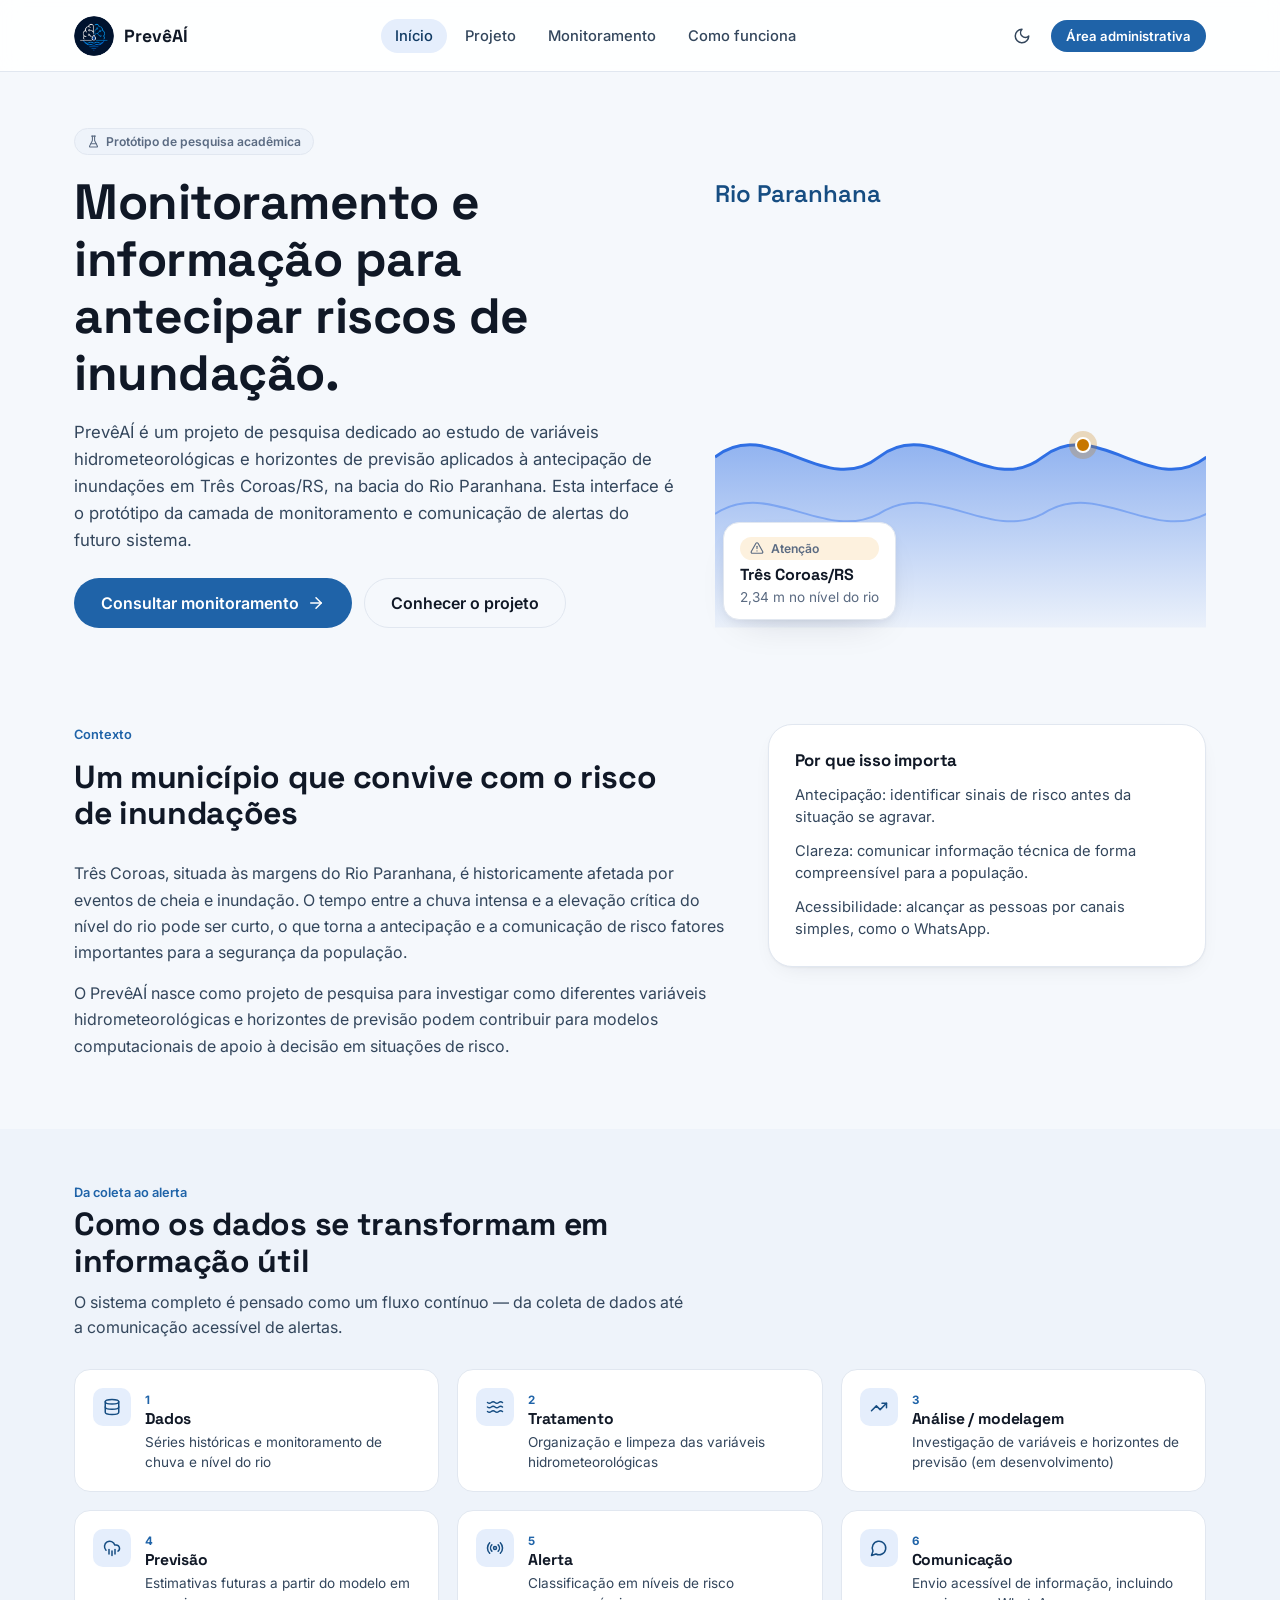
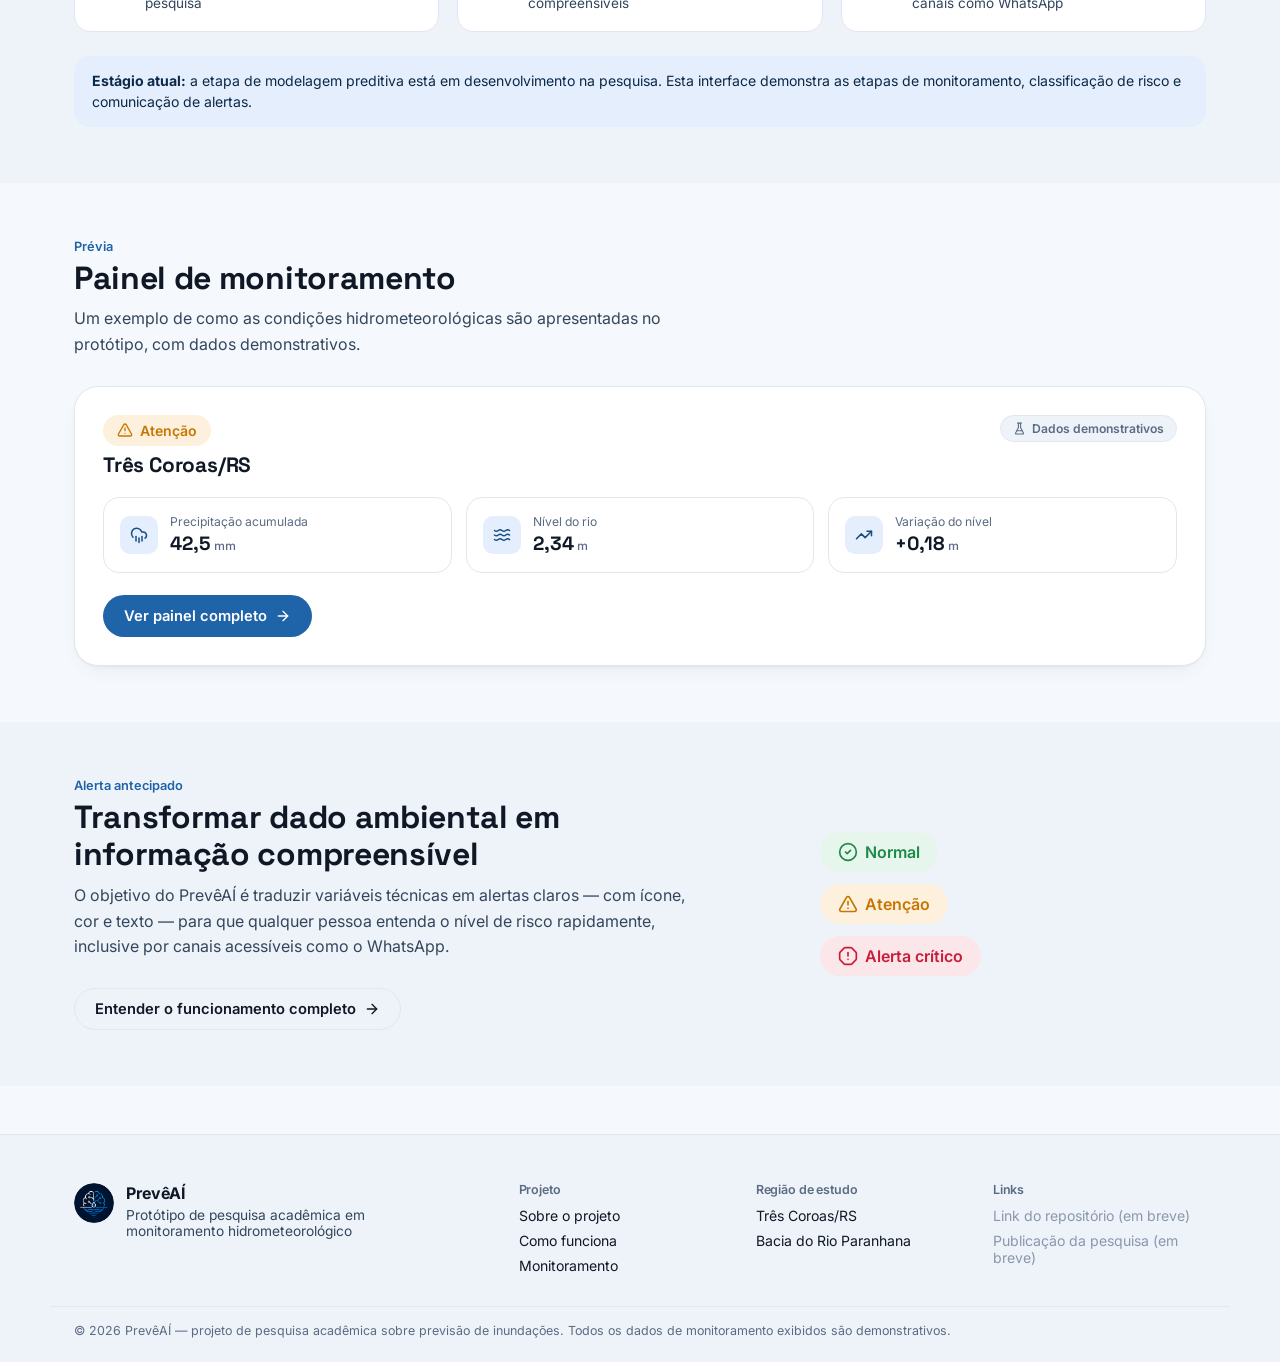
==== commit a2a578a0: "Ajustando os html e a página home" ====
--- a/index.html
+++ b/index.html
@@ -2,7 +2,8 @@
 <html lang="pt-BR">
   <head>
     <meta charset="UTF-8" />
-    <link rel="icon" href="data:image/svg+xml,%3Csvg xmlns='http://www.w3.org/2000/svg' viewBox='0 0 100 100'%3E%3Ctext y='.9em' font-size='90'%3E%F0%9F%8C%A7%EF%B8%8F%3C/text%3E%3C/svg%3E" />
+    <link rel="icon" type="image/png" href="assets/img/favicon.png" />
+    <link rel="apple-touch-icon" href="assets/img/apple-touch-icon.png" />
     <meta name="viewport" content="width=device-width, initial-scale=1, viewport-fit=cover" />
     <meta name="description" content="PrevêAÍ — protótipo de monitoramento hidrometeorológico e alertas de inundação para Três Coroas/RS." />
     <title>PrevêAÍ — Monitoramento hidrometeorológico</title>
@@ -18,7 +19,7 @@
     <div class="app-shell">
     <header class="site-header">
       <div class="container site-header__inner">
-        <a href="index.html" class="brand" aria-label="PrevêAÍ — página inicial"><span class="brand__mark" aria-hidden="true"><svg xmlns="http://www.w3.org/2000/svg" width="20" height="20" viewBox="0 0 24 24" fill="none" stroke="currentColor" stroke-width="2" stroke-linecap="round" stroke-linejoin="round" aria-hidden="true" focusable="false"><path d="M4 14.899A7 7 0 1 1 15.71 8h1.79a4.5 4.5 0 0 1 2.5 8.242"/><path d="M16 14v6"/><path d="M8 14v6"/><path d="M12 16v6"/></svg></span><span class="brand__name">PrevêAÍ</span></a>
+        <a href="index.html" class="brand" aria-label="PrevêAÍ — página inicial"><span class="brand__mark" aria-hidden="true"><img src="assets/img/logo-preveai.png" alt="" width="40" height="40" decoding="async" /></span><span class="brand__name">PrevêAÍ</span></a>
         <nav class="site-nav" aria-label="Navegação principal">
           <a href="index.html" class="site-nav__link is-active">Início</a>
           <a href="projeto.html" class="site-nav__link">Projeto</a>
@@ -36,9 +37,9 @@
       </div>
     </header>
       <main id="conteudo-principal" class="app-main">
-<section class="hero"><div class="container hero__grid"><div class="hero__content"><span class="demo-badge"><svg xmlns="http://www.w3.org/2000/svg" width="13" height="13" viewBox="0 0 24 24" fill="none" stroke="currentColor" stroke-width="2" stroke-linecap="round" stroke-linejoin="round" aria-hidden="true" focusable="false"><path d="M10 2v7.527a2 2 0 0 1-.211.896L4.72 20.55a1 1 0 0 0 .9 1.45h12.76a1 1 0 0 0 .9-1.45l-5.069-10.127A2 2 0 0 1 14 9.527V2"/><path d="M8.5 2h7"/><path d="M7 16h10"/></svg>Protótipo de pesquisa acadêmica</span><h1>Monitoramento e informação para antecipar riscos de inundação.</h1><p class="hero__lead">PrevêAÍ é um projeto de pesquisa dedicado ao estudo de variáveis hidrometeorológicas e horizontes de previsão aplicados à antecipação de inundações em Três Coroas/RS, na bacia do Rio Paranhana. Esta interface é o protótipo da camada de monitoramento e comunicação de alertas do futuro sistema.</p><div class="hero__actions"><a href="monitoramento.html" class="button button--primary button--lg">Consultar monitoramento <svg xmlns="http://www.w3.org/2000/svg" width="18" height="18" viewBox="0 0 24 24" fill="none" stroke="currentColor" stroke-width="2" stroke-linecap="round" stroke-linejoin="round" aria-hidden="true" focusable="false"><path d="M5 12h14"/><path d="m12 5 7 7-7 7"/></svg></a><a href="projeto.html" class="button button--ghost button--lg">Conhecer o projeto</a></div></div><div class="hero__visual" aria-hidden="true"><svg viewBox="0 0 360 320" class="hero__wave"><defs><linearGradient id="heroWave" x1="0" y1="0" x2="0" y2="1"><stop offset="0%" stop-color="var(--color-brand-500)" stop-opacity="0.5"/><stop offset="100%" stop-color="var(--color-brand-500)" stop-opacity="0.05"/></linearGradient></defs><path d="M0 200 C 40 170, 80 230, 120 200 C 160 170, 200 230, 240 200 C 280 170, 320 230, 360 200 L 360 320 L 0 320 Z" fill="url(#heroWave)"/><path d="M0 200 C 40 170, 80 230, 120 200 C 160 170, 200 230, 240 200 C 280 170, 320 230, 360 200" fill="none" stroke="var(--color-brand-500)" stroke-width="3"/><path d="M0 240 C 40 215, 80 260, 120 240 C 160 215, 200 260, 240 240 C 280 215, 320 260, 360 240" fill="none" stroke="var(--color-brand-400)" stroke-width="2" opacity="0.6"/><g class="hero__pulse"><circle cx="220" cy="120" r="6" fill="var(--color-risk-atencao)"/><circle cx="220" cy="120" r="14" fill="var(--color-risk-atencao)" opacity="0.25"/></g><text x="70" y="60" class="hero__visual-label">Rio Paranhana</text></svg><div class="hero__visual-card"><span class="risk-badge risk-badge--atencao risk-badge--sm" role="status"><svg xmlns="http://www.w3.org/2000/svg" width="14" height="14" viewBox="0 0 24 24" fill="none" stroke="currentColor" stroke-width="2" stroke-linecap="round" stroke-linejoin="round" aria-hidden="true" focusable="false"><path d="m21.73 18-8-14a2 2 0 0 0-3.48 0l-8 14A2 2 0 0 0 4 21h16a2 2 0 0 0 1.73-3"/><path d="M12 9v4"/><path d="M12 17h.01"/></svg><span>Atenção</span></span><strong>Três Coroas/RS</strong><span>2,34 m no nível do rio</span></div></div></div></section><section class="section"><div class="container problem-grid"><div><div class="section-heading"><p class="section-heading__eyebrow">Contexto</p><h2>Um município que convive com o risco de inundações</h2></div><p>Três Coroas, situada às margens do Rio Paranhana, é historicamente afetada por eventos de cheia e inundação. O tempo entre a chuva intensa e a elevação crítica do nível do rio pode ser curto, o que torna a antecipação e a comunicação de risco fatores importantes para a segurança da população.</p><p>O PrevêAÍ nasce como projeto de pesquisa para investigar como diferentes variáveis hidrometeorológicas e horizontes de previsão podem contribuir para modelos computacionais de apoio à decisão em situações de risco.</p></div><div class="problem-card"><h3>Por que isso importa</h3><ul><li>Antecipação: identificar sinais de risco antes da situação se agravar.</li><li>Clareza: comunicar informação técnica de forma compreensível para a população.</li><li>Acessibilidade: alcançar as pessoas por canais simples, como o WhatsApp.</li></ul></div></div></section><section class="section section--alt"><div class="container"><div class="section-heading"><p class="section-heading__eyebrow">Da coleta ao alerta</p><h2>Como os dados se transformam em informação útil</h2><p class="section-heading__desc">O sistema completo é pensado como um fluxo contínuo — da coleta de dados até a comunicação acessível de alertas.</p></div><div class="pipeline"><div class="pipeline__step"><div class="pipeline__icon"><svg xmlns="http://www.w3.org/2000/svg" width="18" height="18" viewBox="0 0 24 24" fill="none" stroke="currentColor" stroke-width="2" stroke-linecap="round" stroke-linejoin="round" aria-hidden="true" focusable="false"><ellipse cx="12" cy="5" rx="9" ry="3"/><path d="M3 5V19A9 3 0 0 0 21 19V5"/><path d="M3 12A9 3 0 0 0 21 12"/></svg></div><div><span class="pipeline__index">1</span><h3>Dados</h3><p>Séries históricas e monitoramento de chuva e nível do rio</p></div></div><div class="pipeline__step"><div class="pipeline__icon"><svg xmlns="http://www.w3.org/2000/svg" width="18" height="18" viewBox="0 0 24 24" fill="none" stroke="currentColor" stroke-width="2" stroke-linecap="round" stroke-linejoin="round" aria-hidden="true" focusable="false"><path d="M2 6c.6.5 1.2 1 2.5 1C7 7 7 5 9.5 5c2.6 0 2.4 2 5 2 2.5 0 2.5-2 5-2 1.3 0 1.9.5 2.5 1"/><path d="M2 12c.6.5 1.2 1 2.5 1 2.5 0 2.5-2 5-2 2.6 0 2.4 2 5 2 2.5 0 2.5-2 5-2 1.3 0 1.9.5 2.5 1"/><path d="M2 18c.6.5 1.2 1 2.5 1 2.5 0 2.5-2 5-2 2.6 0 2.4 2 5 2 2.5 0 2.5-2 5-2 1.3 0 1.9.5 2.5 1"/></svg></div><div><span class="pipeline__index">2</span><h3>Tratamento</h3><p>Organização e limpeza das variáveis hidrometeorológicas</p></div></div><div class="pipeline__step"><div class="pipeline__icon"><svg xmlns="http://www.w3.org/2000/svg" width="18" height="18" viewBox="0 0 24 24" fill="none" stroke="currentColor" stroke-width="2" stroke-linecap="round" stroke-linejoin="round" aria-hidden="true" focusable="false"><polyline points="22 7 13.5 15.5 8.5 10.5 2 17"/><polyline points="16 7 22 7 22 13"/></svg></div><div><span class="pipeline__index">3</span><h3>Análise / modelagem</h3><p>Investigação de variáveis e horizontes de previsão (em desenvolvimento)</p></div></div><div class="pipeline__step"><div class="pipeline__icon"><svg xmlns="http://www.w3.org/2000/svg" width="18" height="18" viewBox="0 0 24 24" fill="none" stroke="currentColor" stroke-width="2" stroke-linecap="round" stroke-linejoin="round" aria-hidden="true" focusable="false"><path d="M4 14.899A7 7 0 1 1 15.71 8h1.79a4.5 4.5 0 0 1 2.5 8.242"/><path d="M16 14v6"/><path d="M8 14v6"/><path d="M12 16v6"/></svg></div><div><span class="pipeline__index">4</span><h3>Previsão</h3><p>Estimativas futuras a partir do modelo em pesquisa</p></div></div><div class="pipeline__step"><div class="pipeline__icon"><svg xmlns="http://www.w3.org/2000/svg" width="18" height="18" viewBox="0 0 24 24" fill="none" stroke="currentColor" stroke-width="2" stroke-linecap="round" stroke-linejoin="round" aria-hidden="true" focusable="false"><path d="M4.9 19.1C1 15.2 1 8.8 4.9 4.9"/><path d="M7.8 16.2c-2.3-2.3-2.3-6.1 0-8.5"/><circle cx="12" cy="12" r="2"/><path d="M16.2 7.8c2.3 2.3 2.3 6.1 0 8.5"/><path d="M19.1 4.9C23 8.8 23 15.1 19.1 19"/></svg></div><div><span class="pipeline__index">5</span><h3>Alerta</h3><p>Classificação em níveis de risco compreensíveis</p></div></div><div class="pipeline__step"><div class="pipeline__icon"><svg xmlns="http://www.w3.org/2000/svg" width="18" height="18" viewBox="0 0 24 24" fill="none" stroke="currentColor" stroke-width="2" stroke-linecap="round" stroke-linejoin="round" aria-hidden="true" focusable="false"><path d="M7.9 20A9 9 0 1 0 4 16.1L2 22Z"/></svg></div><div><span class="pipeline__index">6</span><h3>Comunicação</h3><p>Envio acessível de informação, incluindo canais como WhatsApp</p></div></div></div><p class="pipeline__note"><strong>Estágio atual:</strong> a etapa de modelagem preditiva está em desenvolvimento na pesquisa. Esta interface demonstra as etapas de monitoramento, classificação de risco e comunicação de alertas.</p></div></section><section class="section"><div class="container"><div class="section-heading"><p class="section-heading__eyebrow">Prévia</p><h2>Painel de monitoramento</h2><p class="section-heading__desc">Um exemplo de como as condições hidrometeorológicas são apresentadas no protótipo, com dados demonstrativos.</p></div><div class="monitoring-preview"><div class="monitoring-preview__header"><div><span class="risk-badge risk-badge--atencao risk-badge--md" role="status"><svg xmlns="http://www.w3.org/2000/svg" width="16" height="16" viewBox="0 0 24 24" fill="none" stroke="currentColor" stroke-width="2" stroke-linecap="round" stroke-linejoin="round" aria-hidden="true" focusable="false"><path d="m21.73 18-8-14a2 2 0 0 0-3.48 0l-8 14A2 2 0 0 0 4 21h16a2 2 0 0 0 1.73-3"/><path d="M12 9v4"/><path d="M12 17h.01"/></svg><span>Atenção</span></span><h3>Três Coroas/RS</h3></div><span class="demo-badge"><svg xmlns="http://www.w3.org/2000/svg" width="13" height="13" viewBox="0 0 24 24" fill="none" stroke="currentColor" stroke-width="2" stroke-linecap="round" stroke-linejoin="round" aria-hidden="true" focusable="false"><path d="M10 2v7.527a2 2 0 0 1-.211.896L4.72 20.55a1 1 0 0 0 .9 1.45h12.76a1 1 0 0 0 .9-1.45l-5.069-10.127A2 2 0 0 1 14 9.527V2"/><path d="M8.5 2h7"/><path d="M7 16h10"/></svg>Dados demonstrativos</span></div><div class="monitoring-preview__stats"><div class="stat-card"><div class="stat-card__icon" aria-hidden="true"><svg xmlns="http://www.w3.org/2000/svg" width="18" height="18" viewBox="0 0 24 24" fill="none" stroke="currentColor" stroke-width="2" stroke-linecap="round" stroke-linejoin="round" aria-hidden="true" focusable="false"><path d="M4 14.899A7 7 0 1 1 15.71 8h1.79a4.5 4.5 0 0 1 2.5 8.242"/><path d="M16 14v6"/><path d="M8 14v6"/><path d="M12 16v6"/></svg></div><div class="stat-card__body"><span class="stat-card__label">Precipitação acumulada</span><span class="stat-card__value">42,5<span class="stat-card__unit"> mm</span></span></div></div><div class="stat-card"><div class="stat-card__icon" aria-hidden="true"><svg xmlns="http://www.w3.org/2000/svg" width="18" height="18" viewBox="0 0 24 24" fill="none" stroke="currentColor" stroke-width="2" stroke-linecap="round" stroke-linejoin="round" aria-hidden="true" focusable="false"><path d="M2 6c.6.5 1.2 1 2.5 1C7 7 7 5 9.5 5c2.6 0 2.4 2 5 2 2.5 0 2.5-2 5-2 1.3 0 1.9.5 2.5 1"/><path d="M2 12c.6.5 1.2 1 2.5 1 2.5 0 2.5-2 5-2 2.6 0 2.4 2 5 2 2.5 0 2.5-2 5-2 1.3 0 1.9.5 2.5 1"/><path d="M2 18c.6.5 1.2 1 2.5 1 2.5 0 2.5-2 5-2 2.6 0 2.4 2 5 2 2.5 0 2.5-2 5-2 1.3 0 1.9.5 2.5 1"/></svg></div><div class="stat-card__body"><span class="stat-card__label">Nível do rio</span><span class="stat-card__value">2,34<span class="stat-card__unit"> m</span></span></div></div><div class="stat-card"><div class="stat-card__icon" aria-hidden="true"><svg xmlns="http://www.w3.org/2000/svg" width="18" height="18" viewBox="0 0 24 24" fill="none" stroke="currentColor" stroke-width="2" stroke-linecap="round" stroke-linejoin="round" aria-hidden="true" focusable="false"><polyline points="22 7 13.5 15.5 8.5 10.5 2 17"/><polyline points="16 7 22 7 22 13"/></svg></div><div class="stat-card__body"><span class="stat-card__label">Variação do nível</span><span class="stat-card__value">+0,18<span class="stat-card__unit"> m</span></span></div></div></div><a href="monitoramento.html" class="button button--primary">Ver painel completo <svg xmlns="http://www.w3.org/2000/svg" width="16" height="16" viewBox="0 0 24 24" fill="none" stroke="currentColor" stroke-width="2" stroke-linecap="round" stroke-linejoin="round" aria-hidden="true" focusable="false"><path d="M5 12h14"/><path d="m12 5 7 7-7 7"/></svg></a></div></div></section><section class="section section--alt"><div class="container early-warning"><div class="early-warning__text"><div class="section-heading"><p class="section-heading__eyebrow">Alerta antecipado</p><h2>Transformar dado ambiental em informação compreensível</h2><p class="section-heading__desc">O objetivo do PrevêAÍ é traduzir variáveis técnicas em alertas claros — com ícone, cor e texto — para que qualquer pessoa entenda o nível de risco rapidamente, inclusive por canais acessíveis como o WhatsApp.</p></div><a href="como-funciona.html" class="button button--ghost">Entender o funcionamento completo <svg xmlns="http://www.w3.org/2000/svg" width="16" height="16" viewBox="0 0 24 24" fill="none" stroke="currentColor" stroke-width="2" stroke-linecap="round" stroke-linejoin="round" aria-hidden="true" focusable="false"><path d="M5 12h14"/><path d="m12 5 7 7-7 7"/></svg></a></div><div class="early-warning__levels"><span class="risk-badge risk-badge--normal risk-badge--lg" role="status"><svg xmlns="http://www.w3.org/2000/svg" width="20" height="20" viewBox="0 0 24 24" fill="none" stroke="currentColor" stroke-width="2" stroke-linecap="round" stroke-linejoin="round" aria-hidden="true" focusable="false"><circle cx="12" cy="12" r="10"/><path d="m9 12 2 2 4-4"/></svg><span>Normal</span></span><span class="risk-badge risk-badge--atencao risk-badge--lg" role="status"><svg xmlns="http://www.w3.org/2000/svg" width="20" height="20" viewBox="0 0 24 24" fill="none" stroke="currentColor" stroke-width="2" stroke-linecap="round" stroke-linejoin="round" aria-hidden="true" focusable="false"><path d="m21.73 18-8-14a2 2 0 0 0-3.48 0l-8 14A2 2 0 0 0 4 21h16a2 2 0 0 0 1.73-3"/><path d="M12 9v4"/><path d="M12 17h.01"/></svg><span>Atenção</span></span><span class="risk-badge risk-badge--critico risk-badge--lg" role="status"><svg xmlns="http://www.w3.org/2000/svg" width="20" height="20" viewBox="0 0 24 24" fill="none" stroke="currentColor" stroke-width="2" stroke-linecap="round" stroke-linejoin="round" aria-hidden="true" focusable="false"><path d="M12 16h.01"/><path d="M12 8v4"/><path d="M15.312 2a2 2 0 0 1 1.414.586l4.688 4.688A2 2 0 0 1 22 8.688v6.624a2 2 0 0 1-.586 1.414l-4.688 4.688a2 2 0 0 1-1.414.586H8.688a2 2 0 0 1-1.414-.586l-4.688-4.688A2 2 0 0 1 2 15.312V8.688a2 2 0 0 1 .586-1.414l4.688-4.688A2 2 0 0 1 8.688 2z"/></svg><span>Alerta crítico</span></span></div></div></section>
+<section class="hero"><div class="container hero__grid"><div class="hero__content"><span class="demo-badge"><svg xmlns="http://www.w3.org/2000/svg" width="13" height="13" viewBox="0 0 24 24" fill="none" stroke="currentColor" stroke-width="2" stroke-linecap="round" stroke-linejoin="round" aria-hidden="true" focusable="false"><path d="M10 2v7.527a2 2 0 0 1-.211.896L4.72 20.55a1 1 0 0 0 .9 1.45h12.76a1 1 0 0 0 .9-1.45l-5.069-10.127A2 2 0 0 1 14 9.527V2"/><path d="M8.5 2h7"/><path d="M7 16h10"/></svg>Protótipo de pesquisa acadêmica</span><h1>Monitoramento e informação para antecipar riscos de inundação.</h1><p class="hero__lead">PrevêAÍ é um projeto de pesquisa dedicado ao estudo de variáveis hidrometeorológicas e horizontes de previsão aplicados à antecipação de inundações em Três Coroas/RS, na bacia do Rio Paranhana. Esta interface é o protótipo da camada de monitoramento e comunicação de alertas do futuro sistema.</p><div class="hero__actions"><a href="monitoramento.html" class="button button--primary button--lg">Consultar monitoramento <svg xmlns="http://www.w3.org/2000/svg" width="18" height="18" viewBox="0 0 24 24" fill="none" stroke="currentColor" stroke-width="2" stroke-linecap="round" stroke-linejoin="round" aria-hidden="true" focusable="false"><path d="M5 12h14"/><path d="m12 5 7 7-7 7"/></svg></a><a href="projeto.html" class="button button--ghost button--lg">Conhecer o projeto</a></div></div><div class="hero__visual" aria-hidden="true"><span class="hero__visual-label">Rio Paranhana</span><svg viewBox="0 0 360 320" preserveAspectRatio="none" class="hero__wave"><defs><linearGradient id="heroWave" x1="0" y1="0" x2="0" y2="1"><stop offset="0%" stop-color="var(--color-brand-500)" stop-opacity="0.5"/><stop offset="100%" stop-color="var(--color-brand-500)" stop-opacity="0.05"/></linearGradient></defs><path d="M0 200 C 40 170, 80 230, 120 200 C 160 170, 200 230, 240 200 C 280 170, 320 230, 360 200 L 360 320 L 0 320 Z" fill="url(#heroWave)"/><path d="M0 200 C 40 170, 80 230, 120 200 C 160 170, 200 230, 240 200 C 280 170, 320 230, 360 200" fill="none" stroke="var(--color-brand-500)" stroke-width="3" vector-effect="non-scaling-stroke"/><path d="M0 240 C 40 215, 80 260, 120 240 C 160 215, 200 260, 240 240 C 280 215, 320 260, 360 240" fill="none" stroke="var(--color-brand-400)" stroke-width="2" opacity="0.6" vector-effect="non-scaling-stroke"/></svg><span class="hero__marker"><span class="hero__marker-ring"></span><span class="hero__marker-dot"></span></span><div class="hero__visual-card"><span class="risk-badge risk-badge--atencao risk-badge--sm" role="status"><svg xmlns="http://www.w3.org/2000/svg" width="14" height="14" viewBox="0 0 24 24" fill="none" stroke="currentColor" stroke-width="2" stroke-linecap="round" stroke-linejoin="round" aria-hidden="true" focusable="false"><path d="m21.73 18-8-14a2 2 0 0 0-3.48 0l-8 14A2 2 0 0 0 4 21h16a2 2 0 0 0 1.73-3"/><path d="M12 9v4"/><path d="M12 17h.01"/></svg><span>Atenção</span></span><strong>Três Coroas/RS</strong><span>2,34 m no nível do rio</span></div></div></div></section><section class="section"><div class="container problem-grid"><div><div class="section-heading"><p class="section-heading__eyebrow">Contexto</p><h2>Um município que convive com o risco de inundações</h2></div><p>Três Coroas, situada às margens do Rio Paranhana, é historicamente afetada por eventos de cheia e inundação. O tempo entre a chuva intensa e a elevação crítica do nível do rio pode ser curto, o que torna a antecipação e a comunicação de risco fatores importantes para a segurança da população.</p><p>O PrevêAÍ nasce como projeto de pesquisa para investigar como diferentes variáveis hidrometeorológicas e horizontes de previsão podem contribuir para modelos computacionais de apoio à decisão em situações de risco.</p></div><div class="problem-card"><h3>Por que isso importa</h3><ul><li>Antecipação: identificar sinais de risco antes da situação se agravar.</li><li>Clareza: comunicar informação técnica de forma compreensível para a população.</li><li>Acessibilidade: alcançar as pessoas por canais simples, como o WhatsApp.</li></ul></div></div></section><section class="section section--alt"><div class="container"><div class="section-heading"><p class="section-heading__eyebrow">Da coleta ao alerta</p><h2>Como os dados se transformam em informação útil</h2><p class="section-heading__desc">O sistema completo é pensado como um fluxo contínuo — da coleta de dados até a comunicação acessível de alertas.</p></div><div class="pipeline"><div class="pipeline__step"><div class="pipeline__icon"><svg xmlns="http://www.w3.org/2000/svg" width="18" height="18" viewBox="0 0 24 24" fill="none" stroke="currentColor" stroke-width="2" stroke-linecap="round" stroke-linejoin="round" aria-hidden="true" focusable="false"><ellipse cx="12" cy="5" rx="9" ry="3"/><path d="M3 5V19A9 3 0 0 0 21 19V5"/><path d="M3 12A9 3 0 0 0 21 12"/></svg></div><div><span class="pipeline__index">1</span><h3>Dados</h3><p>Séries históricas e monitoramento de chuva e nível do rio</p></div></div><div class="pipeline__step"><div class="pipeline__icon"><svg xmlns="http://www.w3.org/2000/svg" width="18" height="18" viewBox="0 0 24 24" fill="none" stroke="currentColor" stroke-width="2" stroke-linecap="round" stroke-linejoin="round" aria-hidden="true" focusable="false"><path d="M2 6c.6.5 1.2 1 2.5 1C7 7 7 5 9.5 5c2.6 0 2.4 2 5 2 2.5 0 2.5-2 5-2 1.3 0 1.9.5 2.5 1"/><path d="M2 12c.6.5 1.2 1 2.5 1 2.5 0 2.5-2 5-2 2.6 0 2.4 2 5 2 2.5 0 2.5-2 5-2 1.3 0 1.9.5 2.5 1"/><path d="M2 18c.6.5 1.2 1 2.5 1 2.5 0 2.5-2 5-2 2.6 0 2.4 2 5 2 2.5 0 2.5-2 5-2 1.3 0 1.9.5 2.5 1"/></svg></div><div><span class="pipeline__index">2</span><h3>Tratamento</h3><p>Organização e limpeza das variáveis hidrometeorológicas</p></div></div><div class="pipeline__step"><div class="pipeline__icon"><svg xmlns="http://www.w3.org/2000/svg" width="18" height="18" viewBox="0 0 24 24" fill="none" stroke="currentColor" stroke-width="2" stroke-linecap="round" stroke-linejoin="round" aria-hidden="true" focusable="false"><polyline points="22 7 13.5 15.5 8.5 10.5 2 17"/><polyline points="16 7 22 7 22 13"/></svg></div><div><span class="pipeline__index">3</span><h3>Análise / modelagem</h3><p>Investigação de variáveis e horizontes de previsão (em desenvolvimento)</p></div></div><div class="pipeline__step"><div class="pipeline__icon"><svg xmlns="http://www.w3.org/2000/svg" width="18" height="18" viewBox="0 0 24 24" fill="none" stroke="currentColor" stroke-width="2" stroke-linecap="round" stroke-linejoin="round" aria-hidden="true" focusable="false"><path d="M4 14.899A7 7 0 1 1 15.71 8h1.79a4.5 4.5 0 0 1 2.5 8.242"/><path d="M16 14v6"/><path d="M8 14v6"/><path d="M12 16v6"/></svg></div><div><span class="pipeline__index">4</span><h3>Previsão</h3><p>Estimativas futuras a partir do modelo em pesquisa</p></div></div><div class="pipeline__step"><div class="pipeline__icon"><svg xmlns="http://www.w3.org/2000/svg" width="18" height="18" viewBox="0 0 24 24" fill="none" stroke="currentColor" stroke-width="2" stroke-linecap="round" stroke-linejoin="round" aria-hidden="true" focusable="false"><path d="M4.9 19.1C1 15.2 1 8.8 4.9 4.9"/><path d="M7.8 16.2c-2.3-2.3-2.3-6.1 0-8.5"/><circle cx="12" cy="12" r="2"/><path d="M16.2 7.8c2.3 2.3 2.3 6.1 0 8.5"/><path d="M19.1 4.9C23 8.8 23 15.1 19.1 19"/></svg></div><div><span class="pipeline__index">5</span><h3>Alerta</h3><p>Classificação em níveis de risco compreensíveis</p></div></div><div class="pipeline__step"><div class="pipeline__icon"><svg xmlns="http://www.w3.org/2000/svg" width="18" height="18" viewBox="0 0 24 24" fill="none" stroke="currentColor" stroke-width="2" stroke-linecap="round" stroke-linejoin="round" aria-hidden="true" focusable="false"><path d="M7.9 20A9 9 0 1 0 4 16.1L2 22Z"/></svg></div><div><span class="pipeline__index">6</span><h3>Comunicação</h3><p>Envio acessível de informação, incluindo canais como WhatsApp</p></div></div></div><p class="pipeline__note"><strong>Estágio atual:</strong> a etapa de modelagem preditiva está em desenvolvimento na pesquisa. Esta interface demonstra as etapas de monitoramento, classificação de risco e comunicação de alertas.</p></div></section><section class="section"><div class="container"><div class="section-heading"><p class="section-heading__eyebrow">Prévia</p><h2>Painel de monitoramento</h2><p class="section-heading__desc">Um exemplo de como as condições hidrometeorológicas são apresentadas no protótipo, com dados demonstrativos.</p></div><div class="monitoring-preview"><div class="monitoring-preview__header"><div><span class="risk-badge risk-badge--atencao risk-badge--md" role="status"><svg xmlns="http://www.w3.org/2000/svg" width="16" height="16" viewBox="0 0 24 24" fill="none" stroke="currentColor" stroke-width="2" stroke-linecap="round" stroke-linejoin="round" aria-hidden="true" focusable="false"><path d="m21.73 18-8-14a2 2 0 0 0-3.48 0l-8 14A2 2 0 0 0 4 21h16a2 2 0 0 0 1.73-3"/><path d="M12 9v4"/><path d="M12 17h.01"/></svg><span>Atenção</span></span><h3>Três Coroas/RS</h3></div><span class="demo-badge"><svg xmlns="http://www.w3.org/2000/svg" width="13" height="13" viewBox="0 0 24 24" fill="none" stroke="currentColor" stroke-width="2" stroke-linecap="round" stroke-linejoin="round" aria-hidden="true" focusable="false"><path d="M10 2v7.527a2 2 0 0 1-.211.896L4.72 20.55a1 1 0 0 0 .9 1.45h12.76a1 1 0 0 0 .9-1.45l-5.069-10.127A2 2 0 0 1 14 9.527V2"/><path d="M8.5 2h7"/><path d="M7 16h10"/></svg>Dados demonstrativos</span></div><div class="monitoring-preview__stats"><div class="stat-card"><div class="stat-card__icon" aria-hidden="true"><svg xmlns="http://www.w3.org/2000/svg" width="18" height="18" viewBox="0 0 24 24" fill="none" stroke="currentColor" stroke-width="2" stroke-linecap="round" stroke-linejoin="round" aria-hidden="true" focusable="false"><path d="M4 14.899A7 7 0 1 1 15.71 8h1.79a4.5 4.5 0 0 1 2.5 8.242"/><path d="M16 14v6"/><path d="M8 14v6"/><path d="M12 16v6"/></svg></div><div class="stat-card__body"><span class="stat-card__label">Precipitação acumulada</span><span class="stat-card__value">42,5<span class="stat-card__unit"> mm</span></span></div></div><div class="stat-card"><div class="stat-card__icon" aria-hidden="true"><svg xmlns="http://www.w3.org/2000/svg" width="18" height="18" viewBox="0 0 24 24" fill="none" stroke="currentColor" stroke-width="2" stroke-linecap="round" stroke-linejoin="round" aria-hidden="true" focusable="false"><path d="M2 6c.6.5 1.2 1 2.5 1C7 7 7 5 9.5 5c2.6 0 2.4 2 5 2 2.5 0 2.5-2 5-2 1.3 0 1.9.5 2.5 1"/><path d="M2 12c.6.5 1.2 1 2.5 1 2.5 0 2.5-2 5-2 2.6 0 2.4 2 5 2 2.5 0 2.5-2 5-2 1.3 0 1.9.5 2.5 1"/><path d="M2 18c.6.5 1.2 1 2.5 1 2.5 0 2.5-2 5-2 2.6 0 2.4 2 5 2 2.5 0 2.5-2 5-2 1.3 0 1.9.5 2.5 1"/></svg></div><div class="stat-card__body"><span class="stat-card__label">Nível do rio</span><span class="stat-card__value">2,34<span class="stat-card__unit"> m</span></span></div></div><div class="stat-card"><div class="stat-card__icon" aria-hidden="true"><svg xmlns="http://www.w3.org/2000/svg" width="18" height="18" viewBox="0 0 24 24" fill="none" stroke="currentColor" stroke-width="2" stroke-linecap="round" stroke-linejoin="round" aria-hidden="true" focusable="false"><polyline points="22 7 13.5 15.5 8.5 10.5 2 17"/><polyline points="16 7 22 7 22 13"/></svg></div><div class="stat-card__body"><span class="stat-card__label">Variação do nível</span><span class="stat-card__value">+0,18<span class="stat-card__unit"> m</span></span></div></div></div><a href="monitoramento.html" class="button button--primary">Ver painel completo <svg xmlns="http://www.w3.org/2000/svg" width="16" height="16" viewBox="0 0 24 24" fill="none" stroke="currentColor" stroke-width="2" stroke-linecap="round" stroke-linejoin="round" aria-hidden="true" focusable="false"><path d="M5 12h14"/><path d="m12 5 7 7-7 7"/></svg></a></div></div></section><section class="section section--alt"><div class="container early-warning"><div class="early-warning__text"><div class="section-heading"><p class="section-heading__eyebrow">Alerta antecipado</p><h2>Transformar dado ambiental em informação compreensível</h2><p class="section-heading__desc">O objetivo do PrevêAÍ é traduzir variáveis técnicas em alertas claros — com ícone, cor e texto — para que qualquer pessoa entenda o nível de risco rapidamente, inclusive por canais acessíveis como o WhatsApp.</p></div><a href="como-funciona.html" class="button button--ghost">Entender o funcionamento completo <svg xmlns="http://www.w3.org/2000/svg" width="16" height="16" viewBox="0 0 24 24" fill="none" stroke="currentColor" stroke-width="2" stroke-linecap="round" stroke-linejoin="round" aria-hidden="true" focusable="false"><path d="M5 12h14"/><path d="m12 5 7 7-7 7"/></svg></a></div><div class="early-warning__levels"><span class="risk-badge risk-badge--normal risk-badge--lg" role="status"><svg xmlns="http://www.w3.org/2000/svg" width="20" height="20" viewBox="0 0 24 24" fill="none" stroke="currentColor" stroke-width="2" stroke-linecap="round" stroke-linejoin="round" aria-hidden="true" focusable="false"><circle cx="12" cy="12" r="10"/><path d="m9 12 2 2 4-4"/></svg><span>Normal</span></span><span class="risk-badge risk-badge--atencao risk-badge--lg" role="status"><svg xmlns="http://www.w3.org/2000/svg" width="20" height="20" viewBox="0 0 24 24" fill="none" stroke="currentColor" stroke-width="2" stroke-linecap="round" stroke-linejoin="round" aria-hidden="true" focusable="false"><path d="m21.73 18-8-14a2 2 0 0 0-3.48 0l-8 14A2 2 0 0 0 4 21h16a2 2 0 0 0 1.73-3"/><path d="M12 9v4"/><path d="M12 17h.01"/></svg><span>Atenção</span></span><span class="risk-badge risk-badge--critico risk-badge--lg" role="status"><svg xmlns="http://www.w3.org/2000/svg" width="20" height="20" viewBox="0 0 24 24" fill="none" stroke="currentColor" stroke-width="2" stroke-linecap="round" stroke-linejoin="round" aria-hidden="true" focusable="false"><path d="M12 16h.01"/><path d="M12 8v4"/><path d="M15.312 2a2 2 0 0 1 1.414.586l4.688 4.688A2 2 0 0 1 22 8.688v6.624a2 2 0 0 1-.586 1.414l-4.688 4.688a2 2 0 0 1-1.414.586H8.688a2 2 0 0 1-1.414-.586l-4.688-4.688A2 2 0 0 1 2 15.312V8.688a2 2 0 0 1 .586-1.414l4.688-4.688A2 2 0 0 1 8.688 2z"/></svg><span>Alerta crítico</span></span></div></div></section>
       </main>
-<footer class="site-footer"><div class="container site-footer__inner"><div class="site-footer__brand"><span class="brand__mark" aria-hidden="true"><svg xmlns="http://www.w3.org/2000/svg" width="18" height="18" viewBox="0 0 24 24" fill="none" stroke="currentColor" stroke-width="2" stroke-linecap="round" stroke-linejoin="round" aria-hidden="true" focusable="false"><path d="M4 14.899A7 7 0 1 1 15.71 8h1.79a4.5 4.5 0 0 1 2.5 8.242"/><path d="M16 14v6"/><path d="M8 14v6"/><path d="M12 16v6"/></svg></span><div><strong>PrevêAÍ</strong><p>Protótipo de pesquisa acadêmica em monitoramento hidrometeorológico</p></div></div><div class="site-footer__cols"><div><h3>Projeto</h3><ul><li><a href="projeto.html">Sobre o projeto</a></li><li><a href="como-funciona.html">Como funciona</a></li><li><a href="monitoramento.html">Monitoramento</a></li></ul></div><div><h3>Região de estudo</h3><ul><li>Três Coroas/RS</li><li>Bacia do Rio Paranhana</li></ul></div><div><h3>Links</h3><ul><li><span class="footer-placeholder">Link do repositório (em breve)</span></li><li><span class="footer-placeholder">Publicação da pesquisa (em breve)</span></li></ul></div></div></div><div class="site-footer__bottom container"><p>© 2026 PrevêAÍ — projeto de pesquisa acadêmica sobre previsão de inundações. Todos os dados de monitoramento exibidos são demonstrativos.</p></div></footer>
+<footer class="site-footer"><div class="container site-footer__inner"><div class="site-footer__brand"><span class="brand__mark" aria-hidden="true"><img src="assets/img/logo-preveai.png" alt="" width="40" height="40" decoding="async" /></span><div><strong>PrevêAÍ</strong><p>Protótipo de pesquisa acadêmica em monitoramento hidrometeorológico</p></div></div><div class="site-footer__cols"><div><h3>Projeto</h3><ul><li><a href="projeto.html">Sobre o projeto</a></li><li><a href="como-funciona.html">Como funciona</a></li><li><a href="monitoramento.html">Monitoramento</a></li></ul></div><div><h3>Região de estudo</h3><ul><li>Três Coroas/RS</li><li>Bacia do Rio Paranhana</li></ul></div><div><h3>Links</h3><ul><li><span class="footer-placeholder">Link do repositório (em breve)</span></li><li><span class="footer-placeholder">Publicação da pesquisa (em breve)</span></li></ul></div></div></div><div class="site-footer__bottom container"><p>© 2026 PrevêAÍ — projeto de pesquisa acadêmica sobre previsão de inundações. Todos os dados de monitoramento exibidos são demonstrativos.</p></div></footer>
     <nav class="bottom-nav" aria-label="Navegação principal (móvel)">
       <a href="index.html" class="bottom-nav__item is-active"><svg xmlns="http://www.w3.org/2000/svg" width="20" height="20" viewBox="0 0 24 24" fill="none" stroke="currentColor" stroke-width="2" stroke-linecap="round" stroke-linejoin="round" aria-hidden="true" focusable="false"><path d="m3 9 9-7 9 7v11a2 2 0 0 1-2 2H5a2 2 0 0 1-2-2z"/><polyline points="9 22 9 12 15 12 15 22"/></svg><span>Início</span></a>
       <a href="projeto.html" class="bottom-nav__item"><svg xmlns="http://www.w3.org/2000/svg" width="20" height="20" viewBox="0 0 24 24" fill="none" stroke="currentColor" stroke-width="2" stroke-linecap="round" stroke-linejoin="round" aria-hidden="true" focusable="false"><path d="M15 2H6a2 2 0 0 0-2 2v16a2 2 0 0 0 2 2h12a2 2 0 0 0 2-2V7Z"/><path d="M14 2v4a2 2 0 0 0 2 2h4"/><path d="M10 9H8"/><path d="M16 13H8"/><path d="M16 17H8"/></svg><span>Projeto</span></a>
--- a/css/layout.css
+++ b/css/layout.css
@@ -64,16 +64,27 @@
   display: inline-flex;
   align-items: center;
   justify-content: center;
-  width: 36px;
-  height: 36px;
-  border-radius: var(--radius-sm);
-  background: var(--color-brand-900);
-  color: white;
+  flex: none;
+  width: 40px;
+  height: 40px;
+  border-radius: 50%;
+  overflow: hidden;
+  background: transparent;
+}
+
+.brand__mark img {
+  width: 100%;
+  height: 100%;
+  object-fit: contain;
 }
 
 :root[data-theme='dark'] .brand__mark {
-  background: var(--color-brand-500);
-  color: var(--color-bg);
+  box-shadow: 0 0 0 1px var(--color-line);
+}
+
+.login-card__logo .brand__mark {
+  width: 48px;
+  height: 48px;
 }
 
 .site-nav {
@@ -242,14 +253,27 @@
 
 /* Hero */
 .hero {
+  --hero-h1-size: clamp(2.1rem, 4.4vw, 3.1rem);
   padding: 56px 0 40px;
 }
 
+/* Os filhos de .hero__content participam direto do grid: assim o gráfico
+   ocupa as linhas do título até os botões e fica alinhado com eles. */
 .hero__grid {
   display: grid;
   grid-template-columns: 1.1fr 0.9fr;
-  gap: 40px;
-  align-items: center;
+  column-gap: 40px;
+  row-gap: 18px;
+  align-items: start;
+}
+
+.hero__content {
+  display: contents;
+}
+
+.hero__content > * {
+  grid-column: 1;
+  justify-self: start;
 }
 
 @media (max-width: 900px) {
@@ -258,15 +282,8 @@
   }
 }
 
-.hero__content {
-  display: flex;
-  flex-direction: column;
-  align-items: flex-start;
-  gap: 18px;
-}
-
 .hero h1 {
-  font-size: clamp(2.1rem, 4.4vw, 3.1rem);
+  font-size: var(--hero-h1-size);
   max-width: 16ch;
 }
 
@@ -285,27 +302,82 @@
 
 .hero__visual {
   position: relative;
+  grid-column: 2;
+  grid-row: 2 / 5; /* do título (linha 2) até os botões (linha 4) */
+  align-self: stretch;
+  min-height: 260px;
+}
+
+@media (max-width: 900px) {
+  .hero__visual {
+    grid-column: 1;
+    grid-row: auto;
+    min-height: 0;
+    aspect-ratio: 360 / 320;
+    margin-top: 12px;
+  }
 }
 
 .hero__wave {
+  position: absolute;
+  inset: 0;
   width: 100%;
-  height: auto;
-}
-
+  height: 100%;
+}
+
+/* Topo do texto alinhado ao topo das letras do título ao lado */
 .hero__visual-label {
+  position: absolute;
+  left: 0;
+  top: calc(var(--hero-h1-size) * 0.22 - 2px);
   font-family: var(--font-display);
-  font-size: 13px;
-  fill: var(--color-brand-700);
+  font-size: 1.5rem;
+  line-height: 1;
   font-weight: 600;
-}
-
-.hero__pulse circle:last-child {
-  animation: pulse-ring 2.4s ease-out infinite;
-}
-
-@keyframes pulse-ring {
-  0% { r: 6; opacity: 0.5; }
-  100% { r: 20; opacity: 0; }
+  color: var(--color-brand-700);
+}
+
+@media (max-width: 900px) {
+  .hero__visual-label {
+    top: 0;
+  }
+}
+
+/* Marcador sobre a linha do rio (posição = ponto 270,191.6 do viewBox 360x320) */
+.hero__marker {
+  position: absolute;
+  left: 75%;
+  top: 59.875%;
+  width: 0;
+  height: 0;
+}
+
+.hero__marker-dot,
+.hero__marker-ring {
+  position: absolute;
+  border-radius: 50%;
+  background: var(--color-risk-atencao);
+}
+
+.hero__marker-dot {
+  width: 12px;
+  height: 12px;
+  border: 2px solid var(--color-surface);
+  box-sizing: content-box;
+  margin: -8px 0 0 -8px;
+}
+
+.hero__marker-ring {
+  width: 28px;
+  height: 28px;
+  margin: -14px 0 0 -14px;
+  opacity: 0.25;
+  animation: marker-pulse 2.4s ease-out infinite;
+}
+
+@keyframes marker-pulse {
+  0% { transform: scale(0.45); opacity: 0.5; }
+  100% { transform: scale(1.4); opacity: 0; }
 }
 
 .hero__visual-card {
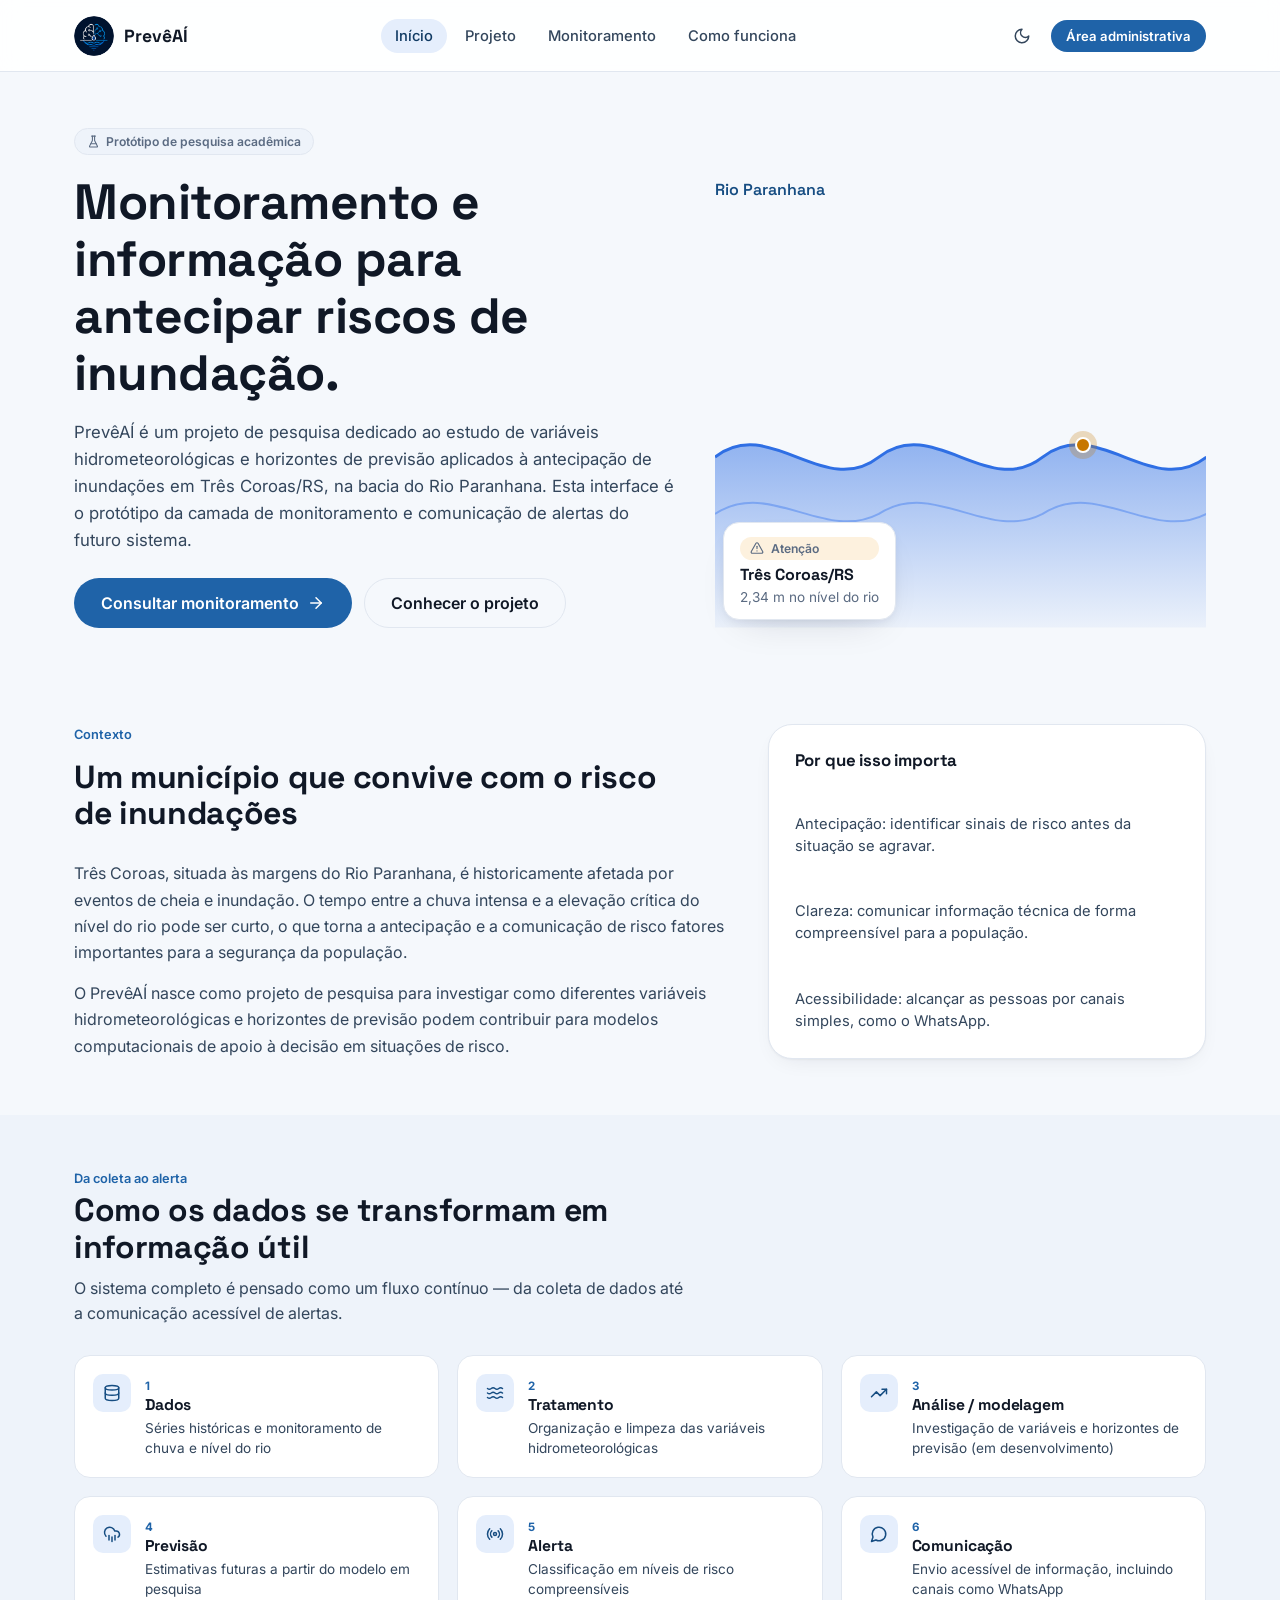
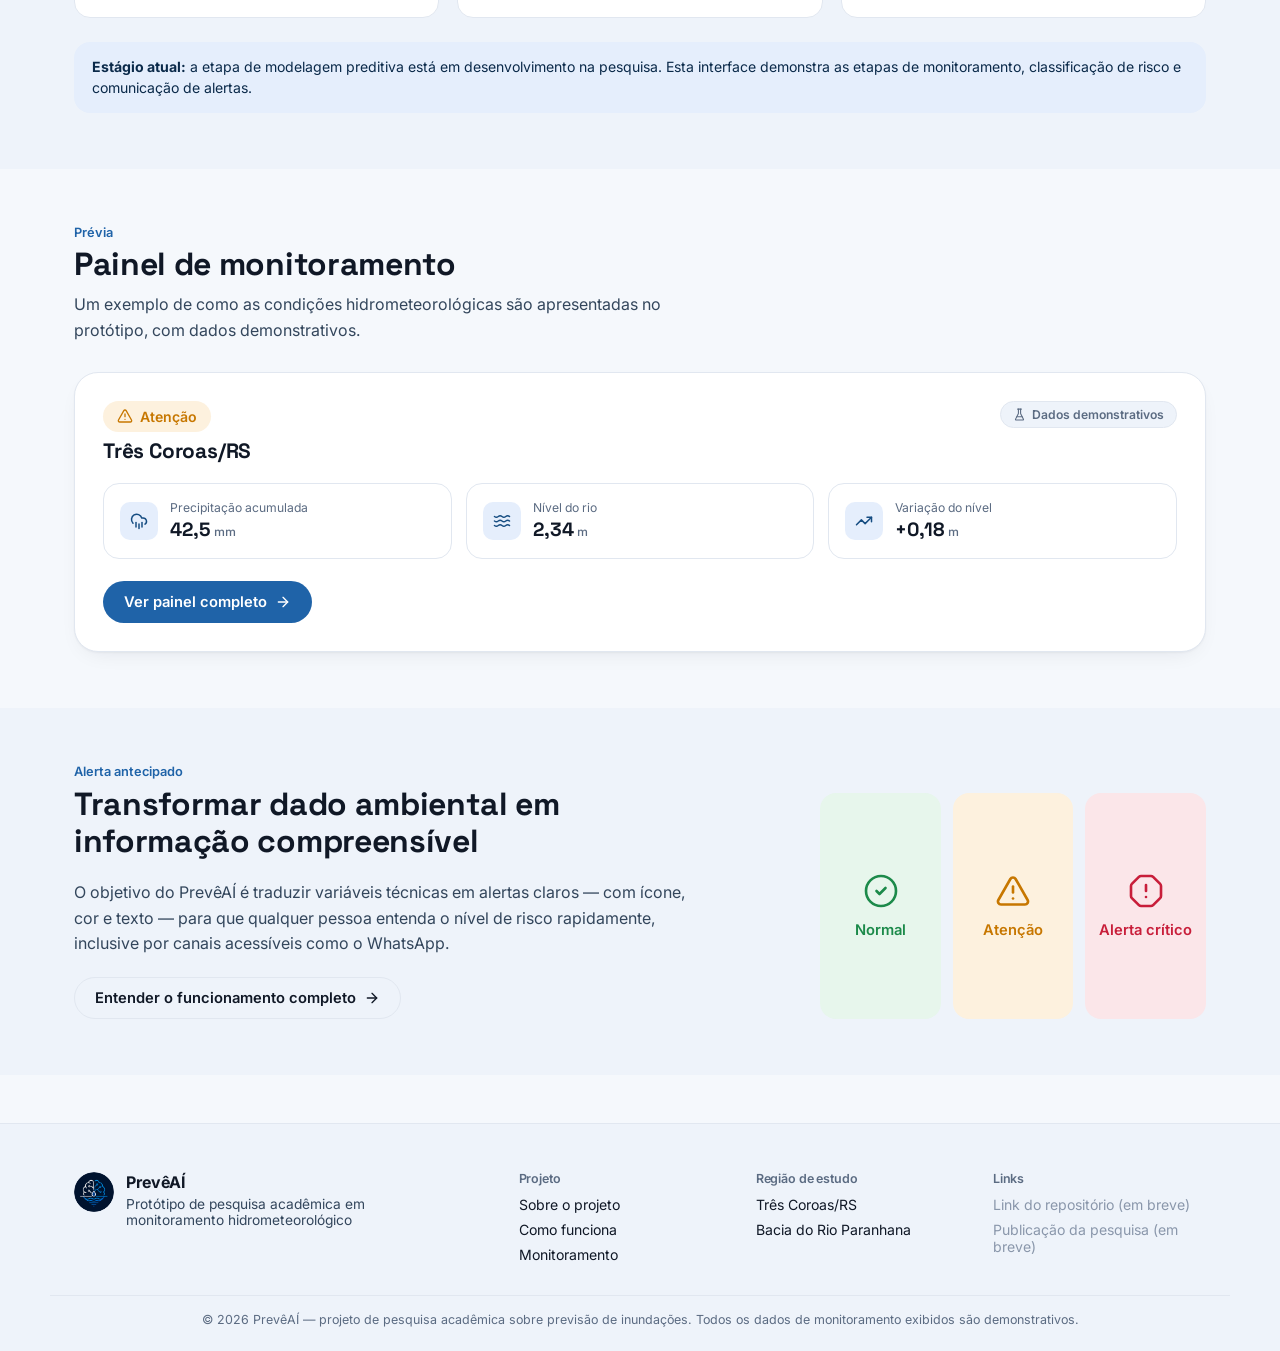
==== commit 787cd850: "Ajustando CSS da página home" ====
--- a/index.html
+++ b/index.html
@@ -37,7 +37,7 @@
       </div>
     </header>
       <main id="conteudo-principal" class="app-main">
-<section class="hero"><div class="container hero__grid"><div class="hero__content"><span class="demo-badge"><svg xmlns="http://www.w3.org/2000/svg" width="13" height="13" viewBox="0 0 24 24" fill="none" stroke="currentColor" stroke-width="2" stroke-linecap="round" stroke-linejoin="round" aria-hidden="true" focusable="false"><path d="M10 2v7.527a2 2 0 0 1-.211.896L4.72 20.55a1 1 0 0 0 .9 1.45h12.76a1 1 0 0 0 .9-1.45l-5.069-10.127A2 2 0 0 1 14 9.527V2"/><path d="M8.5 2h7"/><path d="M7 16h10"/></svg>Protótipo de pesquisa acadêmica</span><h1>Monitoramento e informação para antecipar riscos de inundação.</h1><p class="hero__lead">PrevêAÍ é um projeto de pesquisa dedicado ao estudo de variáveis hidrometeorológicas e horizontes de previsão aplicados à antecipação de inundações em Três Coroas/RS, na bacia do Rio Paranhana. Esta interface é o protótipo da camada de monitoramento e comunicação de alertas do futuro sistema.</p><div class="hero__actions"><a href="monitoramento.html" class="button button--primary button--lg">Consultar monitoramento <svg xmlns="http://www.w3.org/2000/svg" width="18" height="18" viewBox="0 0 24 24" fill="none" stroke="currentColor" stroke-width="2" stroke-linecap="round" stroke-linejoin="round" aria-hidden="true" focusable="false"><path d="M5 12h14"/><path d="m12 5 7 7-7 7"/></svg></a><a href="projeto.html" class="button button--ghost button--lg">Conhecer o projeto</a></div></div><div class="hero__visual" aria-hidden="true"><span class="hero__visual-label">Rio Paranhana</span><svg viewBox="0 0 360 320" preserveAspectRatio="none" class="hero__wave"><defs><linearGradient id="heroWave" x1="0" y1="0" x2="0" y2="1"><stop offset="0%" stop-color="var(--color-brand-500)" stop-opacity="0.5"/><stop offset="100%" stop-color="var(--color-brand-500)" stop-opacity="0.05"/></linearGradient></defs><path d="M0 200 C 40 170, 80 230, 120 200 C 160 170, 200 230, 240 200 C 280 170, 320 230, 360 200 L 360 320 L 0 320 Z" fill="url(#heroWave)"/><path d="M0 200 C 40 170, 80 230, 120 200 C 160 170, 200 230, 240 200 C 280 170, 320 230, 360 200" fill="none" stroke="var(--color-brand-500)" stroke-width="3" vector-effect="non-scaling-stroke"/><path d="M0 240 C 40 215, 80 260, 120 240 C 160 215, 200 260, 240 240 C 280 215, 320 260, 360 240" fill="none" stroke="var(--color-brand-400)" stroke-width="2" opacity="0.6" vector-effect="non-scaling-stroke"/></svg><span class="hero__marker"><span class="hero__marker-ring"></span><span class="hero__marker-dot"></span></span><div class="hero__visual-card"><span class="risk-badge risk-badge--atencao risk-badge--sm" role="status"><svg xmlns="http://www.w3.org/2000/svg" width="14" height="14" viewBox="0 0 24 24" fill="none" stroke="currentColor" stroke-width="2" stroke-linecap="round" stroke-linejoin="round" aria-hidden="true" focusable="false"><path d="m21.73 18-8-14a2 2 0 0 0-3.48 0l-8 14A2 2 0 0 0 4 21h16a2 2 0 0 0 1.73-3"/><path d="M12 9v4"/><path d="M12 17h.01"/></svg><span>Atenção</span></span><strong>Três Coroas/RS</strong><span>2,34 m no nível do rio</span></div></div></div></section><section class="section"><div class="container problem-grid"><div><div class="section-heading"><p class="section-heading__eyebrow">Contexto</p><h2>Um município que convive com o risco de inundações</h2></div><p>Três Coroas, situada às margens do Rio Paranhana, é historicamente afetada por eventos de cheia e inundação. O tempo entre a chuva intensa e a elevação crítica do nível do rio pode ser curto, o que torna a antecipação e a comunicação de risco fatores importantes para a segurança da população.</p><p>O PrevêAÍ nasce como projeto de pesquisa para investigar como diferentes variáveis hidrometeorológicas e horizontes de previsão podem contribuir para modelos computacionais de apoio à decisão em situações de risco.</p></div><div class="problem-card"><h3>Por que isso importa</h3><ul><li>Antecipação: identificar sinais de risco antes da situação se agravar.</li><li>Clareza: comunicar informação técnica de forma compreensível para a população.</li><li>Acessibilidade: alcançar as pessoas por canais simples, como o WhatsApp.</li></ul></div></div></section><section class="section section--alt"><div class="container"><div class="section-heading"><p class="section-heading__eyebrow">Da coleta ao alerta</p><h2>Como os dados se transformam em informação útil</h2><p class="section-heading__desc">O sistema completo é pensado como um fluxo contínuo — da coleta de dados até a comunicação acessível de alertas.</p></div><div class="pipeline"><div class="pipeline__step"><div class="pipeline__icon"><svg xmlns="http://www.w3.org/2000/svg" width="18" height="18" viewBox="0 0 24 24" fill="none" stroke="currentColor" stroke-width="2" stroke-linecap="round" stroke-linejoin="round" aria-hidden="true" focusable="false"><ellipse cx="12" cy="5" rx="9" ry="3"/><path d="M3 5V19A9 3 0 0 0 21 19V5"/><path d="M3 12A9 3 0 0 0 21 12"/></svg></div><div><span class="pipeline__index">1</span><h3>Dados</h3><p>Séries históricas e monitoramento de chuva e nível do rio</p></div></div><div class="pipeline__step"><div class="pipeline__icon"><svg xmlns="http://www.w3.org/2000/svg" width="18" height="18" viewBox="0 0 24 24" fill="none" stroke="currentColor" stroke-width="2" stroke-linecap="round" stroke-linejoin="round" aria-hidden="true" focusable="false"><path d="M2 6c.6.5 1.2 1 2.5 1C7 7 7 5 9.5 5c2.6 0 2.4 2 5 2 2.5 0 2.5-2 5-2 1.3 0 1.9.5 2.5 1"/><path d="M2 12c.6.5 1.2 1 2.5 1 2.5 0 2.5-2 5-2 2.6 0 2.4 2 5 2 2.5 0 2.5-2 5-2 1.3 0 1.9.5 2.5 1"/><path d="M2 18c.6.5 1.2 1 2.5 1 2.5 0 2.5-2 5-2 2.6 0 2.4 2 5 2 2.5 0 2.5-2 5-2 1.3 0 1.9.5 2.5 1"/></svg></div><div><span class="pipeline__index">2</span><h3>Tratamento</h3><p>Organização e limpeza das variáveis hidrometeorológicas</p></div></div><div class="pipeline__step"><div class="pipeline__icon"><svg xmlns="http://www.w3.org/2000/svg" width="18" height="18" viewBox="0 0 24 24" fill="none" stroke="currentColor" stroke-width="2" stroke-linecap="round" stroke-linejoin="round" aria-hidden="true" focusable="false"><polyline points="22 7 13.5 15.5 8.5 10.5 2 17"/><polyline points="16 7 22 7 22 13"/></svg></div><div><span class="pipeline__index">3</span><h3>Análise / modelagem</h3><p>Investigação de variáveis e horizontes de previsão (em desenvolvimento)</p></div></div><div class="pipeline__step"><div class="pipeline__icon"><svg xmlns="http://www.w3.org/2000/svg" width="18" height="18" viewBox="0 0 24 24" fill="none" stroke="currentColor" stroke-width="2" stroke-linecap="round" stroke-linejoin="round" aria-hidden="true" focusable="false"><path d="M4 14.899A7 7 0 1 1 15.71 8h1.79a4.5 4.5 0 0 1 2.5 8.242"/><path d="M16 14v6"/><path d="M8 14v6"/><path d="M12 16v6"/></svg></div><div><span class="pipeline__index">4</span><h3>Previsão</h3><p>Estimativas futuras a partir do modelo em pesquisa</p></div></div><div class="pipeline__step"><div class="pipeline__icon"><svg xmlns="http://www.w3.org/2000/svg" width="18" height="18" viewBox="0 0 24 24" fill="none" stroke="currentColor" stroke-width="2" stroke-linecap="round" stroke-linejoin="round" aria-hidden="true" focusable="false"><path d="M4.9 19.1C1 15.2 1 8.8 4.9 4.9"/><path d="M7.8 16.2c-2.3-2.3-2.3-6.1 0-8.5"/><circle cx="12" cy="12" r="2"/><path d="M16.2 7.8c2.3 2.3 2.3 6.1 0 8.5"/><path d="M19.1 4.9C23 8.8 23 15.1 19.1 19"/></svg></div><div><span class="pipeline__index">5</span><h3>Alerta</h3><p>Classificação em níveis de risco compreensíveis</p></div></div><div class="pipeline__step"><div class="pipeline__icon"><svg xmlns="http://www.w3.org/2000/svg" width="18" height="18" viewBox="0 0 24 24" fill="none" stroke="currentColor" stroke-width="2" stroke-linecap="round" stroke-linejoin="round" aria-hidden="true" focusable="false"><path d="M7.9 20A9 9 0 1 0 4 16.1L2 22Z"/></svg></div><div><span class="pipeline__index">6</span><h3>Comunicação</h3><p>Envio acessível de informação, incluindo canais como WhatsApp</p></div></div></div><p class="pipeline__note"><strong>Estágio atual:</strong> a etapa de modelagem preditiva está em desenvolvimento na pesquisa. Esta interface demonstra as etapas de monitoramento, classificação de risco e comunicação de alertas.</p></div></section><section class="section"><div class="container"><div class="section-heading"><p class="section-heading__eyebrow">Prévia</p><h2>Painel de monitoramento</h2><p class="section-heading__desc">Um exemplo de como as condições hidrometeorológicas são apresentadas no protótipo, com dados demonstrativos.</p></div><div class="monitoring-preview"><div class="monitoring-preview__header"><div><span class="risk-badge risk-badge--atencao risk-badge--md" role="status"><svg xmlns="http://www.w3.org/2000/svg" width="16" height="16" viewBox="0 0 24 24" fill="none" stroke="currentColor" stroke-width="2" stroke-linecap="round" stroke-linejoin="round" aria-hidden="true" focusable="false"><path d="m21.73 18-8-14a2 2 0 0 0-3.48 0l-8 14A2 2 0 0 0 4 21h16a2 2 0 0 0 1.73-3"/><path d="M12 9v4"/><path d="M12 17h.01"/></svg><span>Atenção</span></span><h3>Três Coroas/RS</h3></div><span class="demo-badge"><svg xmlns="http://www.w3.org/2000/svg" width="13" height="13" viewBox="0 0 24 24" fill="none" stroke="currentColor" stroke-width="2" stroke-linecap="round" stroke-linejoin="round" aria-hidden="true" focusable="false"><path d="M10 2v7.527a2 2 0 0 1-.211.896L4.72 20.55a1 1 0 0 0 .9 1.45h12.76a1 1 0 0 0 .9-1.45l-5.069-10.127A2 2 0 0 1 14 9.527V2"/><path d="M8.5 2h7"/><path d="M7 16h10"/></svg>Dados demonstrativos</span></div><div class="monitoring-preview__stats"><div class="stat-card"><div class="stat-card__icon" aria-hidden="true"><svg xmlns="http://www.w3.org/2000/svg" width="18" height="18" viewBox="0 0 24 24" fill="none" stroke="currentColor" stroke-width="2" stroke-linecap="round" stroke-linejoin="round" aria-hidden="true" focusable="false"><path d="M4 14.899A7 7 0 1 1 15.71 8h1.79a4.5 4.5 0 0 1 2.5 8.242"/><path d="M16 14v6"/><path d="M8 14v6"/><path d="M12 16v6"/></svg></div><div class="stat-card__body"><span class="stat-card__label">Precipitação acumulada</span><span class="stat-card__value">42,5<span class="stat-card__unit"> mm</span></span></div></div><div class="stat-card"><div class="stat-card__icon" aria-hidden="true"><svg xmlns="http://www.w3.org/2000/svg" width="18" height="18" viewBox="0 0 24 24" fill="none" stroke="currentColor" stroke-width="2" stroke-linecap="round" stroke-linejoin="round" aria-hidden="true" focusable="false"><path d="M2 6c.6.5 1.2 1 2.5 1C7 7 7 5 9.5 5c2.6 0 2.4 2 5 2 2.5 0 2.5-2 5-2 1.3 0 1.9.5 2.5 1"/><path d="M2 12c.6.5 1.2 1 2.5 1 2.5 0 2.5-2 5-2 2.6 0 2.4 2 5 2 2.5 0 2.5-2 5-2 1.3 0 1.9.5 2.5 1"/><path d="M2 18c.6.5 1.2 1 2.5 1 2.5 0 2.5-2 5-2 2.6 0 2.4 2 5 2 2.5 0 2.5-2 5-2 1.3 0 1.9.5 2.5 1"/></svg></div><div class="stat-card__body"><span class="stat-card__label">Nível do rio</span><span class="stat-card__value">2,34<span class="stat-card__unit"> m</span></span></div></div><div class="stat-card"><div class="stat-card__icon" aria-hidden="true"><svg xmlns="http://www.w3.org/2000/svg" width="18" height="18" viewBox="0 0 24 24" fill="none" stroke="currentColor" stroke-width="2" stroke-linecap="round" stroke-linejoin="round" aria-hidden="true" focusable="false"><polyline points="22 7 13.5 15.5 8.5 10.5 2 17"/><polyline points="16 7 22 7 22 13"/></svg></div><div class="stat-card__body"><span class="stat-card__label">Variação do nível</span><span class="stat-card__value">+0,18<span class="stat-card__unit"> m</span></span></div></div></div><a href="monitoramento.html" class="button button--primary">Ver painel completo <svg xmlns="http://www.w3.org/2000/svg" width="16" height="16" viewBox="0 0 24 24" fill="none" stroke="currentColor" stroke-width="2" stroke-linecap="round" stroke-linejoin="round" aria-hidden="true" focusable="false"><path d="M5 12h14"/><path d="m12 5 7 7-7 7"/></svg></a></div></div></section><section class="section section--alt"><div class="container early-warning"><div class="early-warning__text"><div class="section-heading"><p class="section-heading__eyebrow">Alerta antecipado</p><h2>Transformar dado ambiental em informação compreensível</h2><p class="section-heading__desc">O objetivo do PrevêAÍ é traduzir variáveis técnicas em alertas claros — com ícone, cor e texto — para que qualquer pessoa entenda o nível de risco rapidamente, inclusive por canais acessíveis como o WhatsApp.</p></div><a href="como-funciona.html" class="button button--ghost">Entender o funcionamento completo <svg xmlns="http://www.w3.org/2000/svg" width="16" height="16" viewBox="0 0 24 24" fill="none" stroke="currentColor" stroke-width="2" stroke-linecap="round" stroke-linejoin="round" aria-hidden="true" focusable="false"><path d="M5 12h14"/><path d="m12 5 7 7-7 7"/></svg></a></div><div class="early-warning__levels"><span class="risk-badge risk-badge--normal risk-badge--lg" role="status"><svg xmlns="http://www.w3.org/2000/svg" width="20" height="20" viewBox="0 0 24 24" fill="none" stroke="currentColor" stroke-width="2" stroke-linecap="round" stroke-linejoin="round" aria-hidden="true" focusable="false"><circle cx="12" cy="12" r="10"/><path d="m9 12 2 2 4-4"/></svg><span>Normal</span></span><span class="risk-badge risk-badge--atencao risk-badge--lg" role="status"><svg xmlns="http://www.w3.org/2000/svg" width="20" height="20" viewBox="0 0 24 24" fill="none" stroke="currentColor" stroke-width="2" stroke-linecap="round" stroke-linejoin="round" aria-hidden="true" focusable="false"><path d="m21.73 18-8-14a2 2 0 0 0-3.48 0l-8 14A2 2 0 0 0 4 21h16a2 2 0 0 0 1.73-3"/><path d="M12 9v4"/><path d="M12 17h.01"/></svg><span>Atenção</span></span><span class="risk-badge risk-badge--critico risk-badge--lg" role="status"><svg xmlns="http://www.w3.org/2000/svg" width="20" height="20" viewBox="0 0 24 24" fill="none" stroke="currentColor" stroke-width="2" stroke-linecap="round" stroke-linejoin="round" aria-hidden="true" focusable="false"><path d="M12 16h.01"/><path d="M12 8v4"/><path d="M15.312 2a2 2 0 0 1 1.414.586l4.688 4.688A2 2 0 0 1 22 8.688v6.624a2 2 0 0 1-.586 1.414l-4.688 4.688a2 2 0 0 1-1.414.586H8.688a2 2 0 0 1-1.414-.586l-4.688-4.688A2 2 0 0 1 2 15.312V8.688a2 2 0 0 1 .586-1.414l4.688-4.688A2 2 0 0 1 8.688 2z"/></svg><span>Alerta crítico</span></span></div></div></section>
+<section class="hero"><div class="container hero__grid"><div class="hero__content"><span class="demo-badge"><svg xmlns="http://www.w3.org/2000/svg" width="13" height="13" viewBox="0 0 24 24" fill="none" stroke="currentColor" stroke-width="2" stroke-linecap="round" stroke-linejoin="round" aria-hidden="true" focusable="false"><path d="M10 2v7.527a2 2 0 0 1-.211.896L4.72 20.55a1 1 0 0 0 .9 1.45h12.76a1 1 0 0 0 .9-1.45l-5.069-10.127A2 2 0 0 1 14 9.527V2"/><path d="M8.5 2h7"/><path d="M7 16h10"/></svg>Protótipo de pesquisa acadêmica</span><h1>Monitoramento e informação para antecipar riscos de inundação.</h1><p class="hero__lead">PrevêAÍ é um projeto de pesquisa dedicado ao estudo de variáveis hidrometeorológicas e horizontes de previsão aplicados à antecipação de inundações em Três Coroas/RS, na bacia do Rio Paranhana. Esta interface é o protótipo da camada de monitoramento e comunicação de alertas do futuro sistema.</p><div class="hero__actions"><a href="monitoramento.html" class="button button--primary button--lg">Consultar monitoramento <svg xmlns="http://www.w3.org/2000/svg" width="18" height="18" viewBox="0 0 24 24" fill="none" stroke="currentColor" stroke-width="2" stroke-linecap="round" stroke-linejoin="round" aria-hidden="true" focusable="false"><path d="M5 12h14"/><path d="m12 5 7 7-7 7"/></svg></a><a href="projeto.html" class="button button--ghost button--lg">Conhecer o projeto</a></div></div><div class="hero__visual" aria-hidden="true"><span class="hero__visual-label">Rio Paranhana</span><svg viewBox="0 0 360 320" preserveAspectRatio="none" class="hero__wave"><defs><linearGradient id="heroWave" x1="0" y1="0" x2="0" y2="1"><stop offset="0%" stop-color="var(--color-brand-500)" stop-opacity="0.5"/><stop offset="100%" stop-color="var(--color-brand-500)" stop-opacity="0.05"/></linearGradient></defs><path d="M0 200 C 40 170, 80 230, 120 200 C 160 170, 200 230, 240 200 C 280 170, 320 230, 360 200 L 360 320 L 0 320 Z" fill="url(#heroWave)"/><path d="M0 200 C 40 170, 80 230, 120 200 C 160 170, 200 230, 240 200 C 280 170, 320 230, 360 200" fill="none" stroke="var(--color-brand-500)" stroke-width="3" vector-effect="non-scaling-stroke"/><path d="M0 240 C 40 215, 80 260, 120 240 C 160 215, 200 260, 240 240 C 280 215, 320 260, 360 240" fill="none" stroke="var(--color-brand-400)" stroke-width="2" opacity="0.6" vector-effect="non-scaling-stroke"/></svg><span class="hero__marker"><span class="hero__marker-ring"></span><span class="hero__marker-dot"></span></span><div class="hero__visual-card"><span class="risk-badge risk-badge--atencao risk-badge--sm" role="status"><svg xmlns="http://www.w3.org/2000/svg" width="14" height="14" viewBox="0 0 24 24" fill="none" stroke="currentColor" stroke-width="2" stroke-linecap="round" stroke-linejoin="round" aria-hidden="true" focusable="false"><path d="m21.73 18-8-14a2 2 0 0 0-3.48 0l-8 14A2 2 0 0 0 4 21h16a2 2 0 0 0 1.73-3"/><path d="M12 9v4"/><path d="M12 17h.01"/></svg><span>Atenção</span></span><strong>Três Coroas/RS</strong><span>2,34 m no nível do rio</span></div></div></div></section><section class="section"><div class="container problem-grid"><div><div class="section-heading"><p class="section-heading__eyebrow">Contexto</p><h2>Um município que convive com o risco de inundações</h2></div><p>Três Coroas, situada às margens do Rio Paranhana, é historicamente afetada por eventos de cheia e inundação. O tempo entre a chuva intensa e a elevação crítica do nível do rio pode ser curto, o que torna a antecipação e a comunicação de risco fatores importantes para a segurança da população.</p><p>O PrevêAÍ nasce como projeto de pesquisa para investigar como diferentes variáveis hidrometeorológicas e horizontes de previsão podem contribuir para modelos computacionais de apoio à decisão em situações de risco.</p></div><div class="problem-card"><h3>Por que isso importa</h3><ul><li>Antecipação: identificar sinais de risco antes da situação se agravar.</li><li>Clareza: comunicar informação técnica de forma compreensível para a população.</li><li>Acessibilidade: alcançar as pessoas por canais simples, como o WhatsApp.</li></ul></div></div></section><section class="section section--alt"><div class="container"><div class="section-heading"><p class="section-heading__eyebrow">Da coleta ao alerta</p><h2>Como os dados se transformam em informação útil</h2><p class="section-heading__desc">O sistema completo é pensado como um fluxo contínuo — da coleta de dados até a comunicação acessível de alertas.</p></div><div class="pipeline"><div class="pipeline__step"><div class="pipeline__icon"><svg xmlns="http://www.w3.org/2000/svg" width="18" height="18" viewBox="0 0 24 24" fill="none" stroke="currentColor" stroke-width="2" stroke-linecap="round" stroke-linejoin="round" aria-hidden="true" focusable="false"><ellipse cx="12" cy="5" rx="9" ry="3"/><path d="M3 5V19A9 3 0 0 0 21 19V5"/><path d="M3 12A9 3 0 0 0 21 12"/></svg></div><div><span class="pipeline__index">1</span><h3>Dados</h3><p>Séries históricas e monitoramento de chuva e nível do rio</p></div></div><div class="pipeline__step"><div class="pipeline__icon"><svg xmlns="http://www.w3.org/2000/svg" width="18" height="18" viewBox="0 0 24 24" fill="none" stroke="currentColor" stroke-width="2" stroke-linecap="round" stroke-linejoin="round" aria-hidden="true" focusable="false"><path d="M2 6c.6.5 1.2 1 2.5 1C7 7 7 5 9.5 5c2.6 0 2.4 2 5 2 2.5 0 2.5-2 5-2 1.3 0 1.9.5 2.5 1"/><path d="M2 12c.6.5 1.2 1 2.5 1 2.5 0 2.5-2 5-2 2.6 0 2.4 2 5 2 2.5 0 2.5-2 5-2 1.3 0 1.9.5 2.5 1"/><path d="M2 18c.6.5 1.2 1 2.5 1 2.5 0 2.5-2 5-2 2.6 0 2.4 2 5 2 2.5 0 2.5-2 5-2 1.3 0 1.9.5 2.5 1"/></svg></div><div><span class="pipeline__index">2</span><h3>Tratamento</h3><p>Organização e limpeza das variáveis hidrometeorológicas</p></div></div><div class="pipeline__step"><div class="pipeline__icon"><svg xmlns="http://www.w3.org/2000/svg" width="18" height="18" viewBox="0 0 24 24" fill="none" stroke="currentColor" stroke-width="2" stroke-linecap="round" stroke-linejoin="round" aria-hidden="true" focusable="false"><polyline points="22 7 13.5 15.5 8.5 10.5 2 17"/><polyline points="16 7 22 7 22 13"/></svg></div><div><span class="pipeline__index">3</span><h3>Análise / modelagem</h3><p>Investigação de variáveis e horizontes de previsão (em desenvolvimento)</p></div></div><div class="pipeline__step"><div class="pipeline__icon"><svg xmlns="http://www.w3.org/2000/svg" width="18" height="18" viewBox="0 0 24 24" fill="none" stroke="currentColor" stroke-width="2" stroke-linecap="round" stroke-linejoin="round" aria-hidden="true" focusable="false"><path d="M4 14.899A7 7 0 1 1 15.71 8h1.79a4.5 4.5 0 0 1 2.5 8.242"/><path d="M16 14v6"/><path d="M8 14v6"/><path d="M12 16v6"/></svg></div><div><span class="pipeline__index">4</span><h3>Previsão</h3><p>Estimativas futuras a partir do modelo em pesquisa</p></div></div><div class="pipeline__step"><div class="pipeline__icon"><svg xmlns="http://www.w3.org/2000/svg" width="18" height="18" viewBox="0 0 24 24" fill="none" stroke="currentColor" stroke-width="2" stroke-linecap="round" stroke-linejoin="round" aria-hidden="true" focusable="false"><path d="M4.9 19.1C1 15.2 1 8.8 4.9 4.9"/><path d="M7.8 16.2c-2.3-2.3-2.3-6.1 0-8.5"/><circle cx="12" cy="12" r="2"/><path d="M16.2 7.8c2.3 2.3 2.3 6.1 0 8.5"/><path d="M19.1 4.9C23 8.8 23 15.1 19.1 19"/></svg></div><div><span class="pipeline__index">5</span><h3>Alerta</h3><p>Classificação em níveis de risco compreensíveis</p></div></div><div class="pipeline__step"><div class="pipeline__icon"><svg xmlns="http://www.w3.org/2000/svg" width="18" height="18" viewBox="0 0 24 24" fill="none" stroke="currentColor" stroke-width="2" stroke-linecap="round" stroke-linejoin="round" aria-hidden="true" focusable="false"><path d="M7.9 20A9 9 0 1 0 4 16.1L2 22Z"/></svg></div><div><span class="pipeline__index">6</span><h3>Comunicação</h3><p>Envio acessível de informação, incluindo canais como WhatsApp</p></div></div></div><p class="pipeline__note"><strong>Estágio atual:</strong> a etapa de modelagem preditiva está em desenvolvimento na pesquisa. Esta interface demonstra as etapas de monitoramento, classificação de risco e comunicação de alertas.</p></div></section><section class="section"><div class="container"><div class="section-heading"><p class="section-heading__eyebrow">Prévia</p><h2>Painel de monitoramento</h2><p class="section-heading__desc">Um exemplo de como as condições hidrometeorológicas são apresentadas no protótipo, com dados demonstrativos.</p></div><div class="monitoring-preview"><div class="monitoring-preview__header"><div><span class="risk-badge risk-badge--atencao risk-badge--md" role="status"><svg xmlns="http://www.w3.org/2000/svg" width="16" height="16" viewBox="0 0 24 24" fill="none" stroke="currentColor" stroke-width="2" stroke-linecap="round" stroke-linejoin="round" aria-hidden="true" focusable="false"><path d="m21.73 18-8-14a2 2 0 0 0-3.48 0l-8 14A2 2 0 0 0 4 21h16a2 2 0 0 0 1.73-3"/><path d="M12 9v4"/><path d="M12 17h.01"/></svg><span>Atenção</span></span><h3>Três Coroas/RS</h3></div><span class="demo-badge"><svg xmlns="http://www.w3.org/2000/svg" width="13" height="13" viewBox="0 0 24 24" fill="none" stroke="currentColor" stroke-width="2" stroke-linecap="round" stroke-linejoin="round" aria-hidden="true" focusable="false"><path d="M10 2v7.527a2 2 0 0 1-.211.896L4.72 20.55a1 1 0 0 0 .9 1.45h12.76a1 1 0 0 0 .9-1.45l-5.069-10.127A2 2 0 0 1 14 9.527V2"/><path d="M8.5 2h7"/><path d="M7 16h10"/></svg>Dados demonstrativos</span></div><div class="monitoring-preview__stats"><div class="stat-card"><div class="stat-card__icon" aria-hidden="true"><svg xmlns="http://www.w3.org/2000/svg" width="18" height="18" viewBox="0 0 24 24" fill="none" stroke="currentColor" stroke-width="2" stroke-linecap="round" stroke-linejoin="round" aria-hidden="true" focusable="false"><path d="M4 14.899A7 7 0 1 1 15.71 8h1.79a4.5 4.5 0 0 1 2.5 8.242"/><path d="M16 14v6"/><path d="M8 14v6"/><path d="M12 16v6"/></svg></div><div class="stat-card__body"><span class="stat-card__label">Precipitação acumulada</span><span class="stat-card__value">42,5<span class="stat-card__unit"> mm</span></span></div></div><div class="stat-card"><div class="stat-card__icon" aria-hidden="true"><svg xmlns="http://www.w3.org/2000/svg" width="18" height="18" viewBox="0 0 24 24" fill="none" stroke="currentColor" stroke-width="2" stroke-linecap="round" stroke-linejoin="round" aria-hidden="true" focusable="false"><path d="M2 6c.6.5 1.2 1 2.5 1C7 7 7 5 9.5 5c2.6 0 2.4 2 5 2 2.5 0 2.5-2 5-2 1.3 0 1.9.5 2.5 1"/><path d="M2 12c.6.5 1.2 1 2.5 1 2.5 0 2.5-2 5-2 2.6 0 2.4 2 5 2 2.5 0 2.5-2 5-2 1.3 0 1.9.5 2.5 1"/><path d="M2 18c.6.5 1.2 1 2.5 1 2.5 0 2.5-2 5-2 2.6 0 2.4 2 5 2 2.5 0 2.5-2 5-2 1.3 0 1.9.5 2.5 1"/></svg></div><div class="stat-card__body"><span class="stat-card__label">Nível do rio</span><span class="stat-card__value">2,34<span class="stat-card__unit"> m</span></span></div></div><div class="stat-card"><div class="stat-card__icon" aria-hidden="true"><svg xmlns="http://www.w3.org/2000/svg" width="18" height="18" viewBox="0 0 24 24" fill="none" stroke="currentColor" stroke-width="2" stroke-linecap="round" stroke-linejoin="round" aria-hidden="true" focusable="false"><polyline points="22 7 13.5 15.5 8.5 10.5 2 17"/><polyline points="16 7 22 7 22 13"/></svg></div><div class="stat-card__body"><span class="stat-card__label">Variação do nível</span><span class="stat-card__value">+0,18<span class="stat-card__unit"> m</span></span></div></div></div><a href="monitoramento.html" class="button button--primary">Ver painel completo <svg xmlns="http://www.w3.org/2000/svg" width="16" height="16" viewBox="0 0 24 24" fill="none" stroke="currentColor" stroke-width="2" stroke-linecap="round" stroke-linejoin="round" aria-hidden="true" focusable="false"><path d="M5 12h14"/><path d="m12 5 7 7-7 7"/></svg></a></div></div></section><section class="section section--alt"><div class="container early-warning"><div class="early-warning__text"><div class="section-heading"><p class="section-heading__eyebrow">Alerta antecipado</p><h2>Transformar dado ambiental em informação compreensível</h2><p class="section-heading__desc">O objetivo do PrevêAÍ é traduzir variáveis técnicas em alertas claros — com ícone, cor e texto — para que qualquer pessoa entenda o nível de risco rapidamente, inclusive por canais acessíveis como o WhatsApp.</p></div><a href="como-funciona.html" class="button button--ghost">Entender o funcionamento completo <svg xmlns="http://www.w3.org/2000/svg" width="16" height="16" viewBox="0 0 24 24" fill="none" stroke="currentColor" stroke-width="2" stroke-linecap="round" stroke-linejoin="round" aria-hidden="true" focusable="false"><path d="M5 12h14"/><path d="m12 5 7 7-7 7"/></svg></a></div><div class="early-warning__levels" role="list"><div class="level-tile level-tile--normal" role="listitem"><svg xmlns="http://www.w3.org/2000/svg" width="36" height="36" viewBox="0 0 24 24" fill="none" stroke="currentColor" stroke-width="1.75" stroke-linecap="round" stroke-linejoin="round" aria-hidden="true" focusable="false"><circle cx="12" cy="12" r="10"/><path d="m9 12 2 2 4-4"/></svg><span>Normal</span></div><div class="level-tile level-tile--atencao" role="listitem"><svg xmlns="http://www.w3.org/2000/svg" width="36" height="36" viewBox="0 0 24 24" fill="none" stroke="currentColor" stroke-width="1.75" stroke-linecap="round" stroke-linejoin="round" aria-hidden="true" focusable="false"><path d="m21.73 18-8-14a2 2 0 0 0-3.48 0l-8 14A2 2 0 0 0 4 21h16a2 2 0 0 0 1.73-3"/><path d="M12 9v4"/><path d="M12 17h.01"/></svg><span>Atenção</span></div><div class="level-tile level-tile--critico" role="listitem"><svg xmlns="http://www.w3.org/2000/svg" width="36" height="36" viewBox="0 0 24 24" fill="none" stroke="currentColor" stroke-width="1.75" stroke-linecap="round" stroke-linejoin="round" aria-hidden="true" focusable="false"><path d="M12 16h.01"/><path d="M12 8v4"/><path d="M15.312 2a2 2 0 0 1 1.414.586l4.688 4.688A2 2 0 0 1 22 8.688v6.624a2 2 0 0 1-.586 1.414l-4.688 4.688a2 2 0 0 1-1.414.586H8.688a2 2 0 0 1-1.414-.586l-4.688-4.688A2 2 0 0 1 2 15.312V8.688a2 2 0 0 1 .586-1.414l4.688-4.688A2 2 0 0 1 8.688 2z"/></svg><span>Alerta crítico</span></div></div></div></section>
       </main>
 <footer class="site-footer"><div class="container site-footer__inner"><div class="site-footer__brand"><span class="brand__mark" aria-hidden="true"><img src="assets/img/logo-preveai.png" alt="" width="40" height="40" decoding="async" /></span><div><strong>PrevêAÍ</strong><p>Protótipo de pesquisa acadêmica em monitoramento hidrometeorológico</p></div></div><div class="site-footer__cols"><div><h3>Projeto</h3><ul><li><a href="projeto.html">Sobre o projeto</a></li><li><a href="como-funciona.html">Como funciona</a></li><li><a href="monitoramento.html">Monitoramento</a></li></ul></div><div><h3>Região de estudo</h3><ul><li>Três Coroas/RS</li><li>Bacia do Rio Paranhana</li></ul></div><div><h3>Links</h3><ul><li><span class="footer-placeholder">Link do repositório (em breve)</span></li><li><span class="footer-placeholder">Publicação da pesquisa (em breve)</span></li></ul></div></div></div><div class="site-footer__bottom container"><p>© 2026 PrevêAÍ — projeto de pesquisa acadêmica sobre previsão de inundações. Todos os dados de monitoramento exibidos são demonstrativos.</p></div></footer>
     <nav class="bottom-nav" aria-label="Navegação principal (móvel)">
--- a/css/layout.css
+++ b/css/layout.css
@@ -249,6 +249,7 @@
 .site-footer__bottom p {
   font-size: 0.78rem;
   color: var(--color-slate);
+  text-align: center;
 }
 
 /* Hero */
@@ -331,7 +332,7 @@
   left: 0;
   top: calc(var(--hero-h1-size) * 0.22 - 2px);
   font-family: var(--font-display);
-  font-size: 1.5rem;
+  font-size: 1rem;
   line-height: 1;
   font-weight: 600;
   color: var(--color-brand-700);
--- a/css/components.css
+++ b/css/components.css
@@ -198,7 +198,7 @@
   display: grid;
   grid-template-columns: 1.2fr 0.8fr;
   gap: 36px;
-  align-items: start;
+  align-items: stretch;
 }
 
 @media (max-width: 800px) {
@@ -212,26 +212,35 @@
   margin-bottom: 14px;
 }
 
+/* sem margem no último parágrafo, para o card acompanhar exatamente a altura do texto */
+.problem-grid > div > p:last-child {
+  margin-bottom: 0;
+}
+
 .problem-card {
   background: var(--color-surface);
   border: 1px solid var(--color-line);
   border-radius: var(--radius-lg);
   padding: 26px;
   box-shadow: var(--shadow-soft);
+  /* título e itens distribuídos com o mesmo espaçamento entre todos,
+     do topo até perto da base do quadro */
+  display: flex;
+  flex-direction: column;
+  justify-content: space-between;
+  gap: 14px;
 }
 
 .problem-card h3 {
   font-size: 1.05rem;
-  margin-bottom: 14px;
+  margin: 0;
 }
 
 .problem-card ul {
   list-style: none;
   padding: 0;
   margin: 0;
-  display: flex;
-  flex-direction: column;
-  gap: 12px;
+  display: contents; /* os <li> entram direto na distribuição do card */
   font-size: 0.92rem;
   line-height: 1.5;
   color: var(--color-ink-soft);
@@ -420,10 +429,11 @@
 
 /* Early warning */
 .early-warning {
+  --ew-h2-size: clamp(1.5rem, 3vw, 2rem);
   display: grid;
   grid-template-columns: 1.3fr 0.7fr;
   gap: 30px;
-  align-items: center;
+  align-items: stretch;
 }
 
 @media (max-width: 800px) {
@@ -432,11 +442,67 @@
   }
 }
 
+.early-warning .section-heading h2 {
+  font-size: var(--ew-h2-size);
+}
+
+/* altura de linha fixa para o cálculo do alinhamento abaixo ser exato */
+.early-warning__text .section-heading__eyebrow {
+  line-height: 1.25;
+}
+
+/* espaçamento padronizado: título → texto e texto → botão com o mesmo valor */
+.early-warning__text .section-heading {
+  margin-bottom: 20px;
+}
+
+.early-warning__text .section-heading__desc {
+  margin-top: 20px;
+}
+
+/* Os cartões vão do topo das letras do título até a base do botão:
+   margem superior = eyebrow (0.8rem x 1.25 + 6px) + folga até o topo das letras do h2 */
 .early-warning__levels {
+  display: grid;
+  grid-template-columns: repeat(3, 1fr);
+  gap: 12px;
+  margin-top: calc(1rem + 6px + var(--ew-h2-size) * 0.22);
+}
+
+@media (max-width: 800px) {
+  .early-warning__levels {
+    margin-top: 0;
+  }
+}
+
+.level-tile {
   display: flex;
   flex-direction: column;
+  align-items: center;
+  justify-content: center;
   gap: 12px;
-  align-items: flex-start;
+  min-height: 132px;
+  padding: 22px 10px;
+  border-radius: var(--radius-md);
+  text-align: center;
+  font-weight: 600;
+  font-size: 0.92rem;
+  line-height: 1.25;
+}
+
+.level-tile--normal {
+  background: var(--color-risk-normal-bg);
+  color: var(--color-risk-normal);
+}
+
+.level-tile--atencao {
+  background: var(--color-risk-atencao-bg);
+  color: var(--color-risk-atencao);
+}
+
+.level-tile--critico {
+  background: var(--color-risk-critico-bg);
+  color: var(--color-risk-critico);
 }
 
 /* Project page */
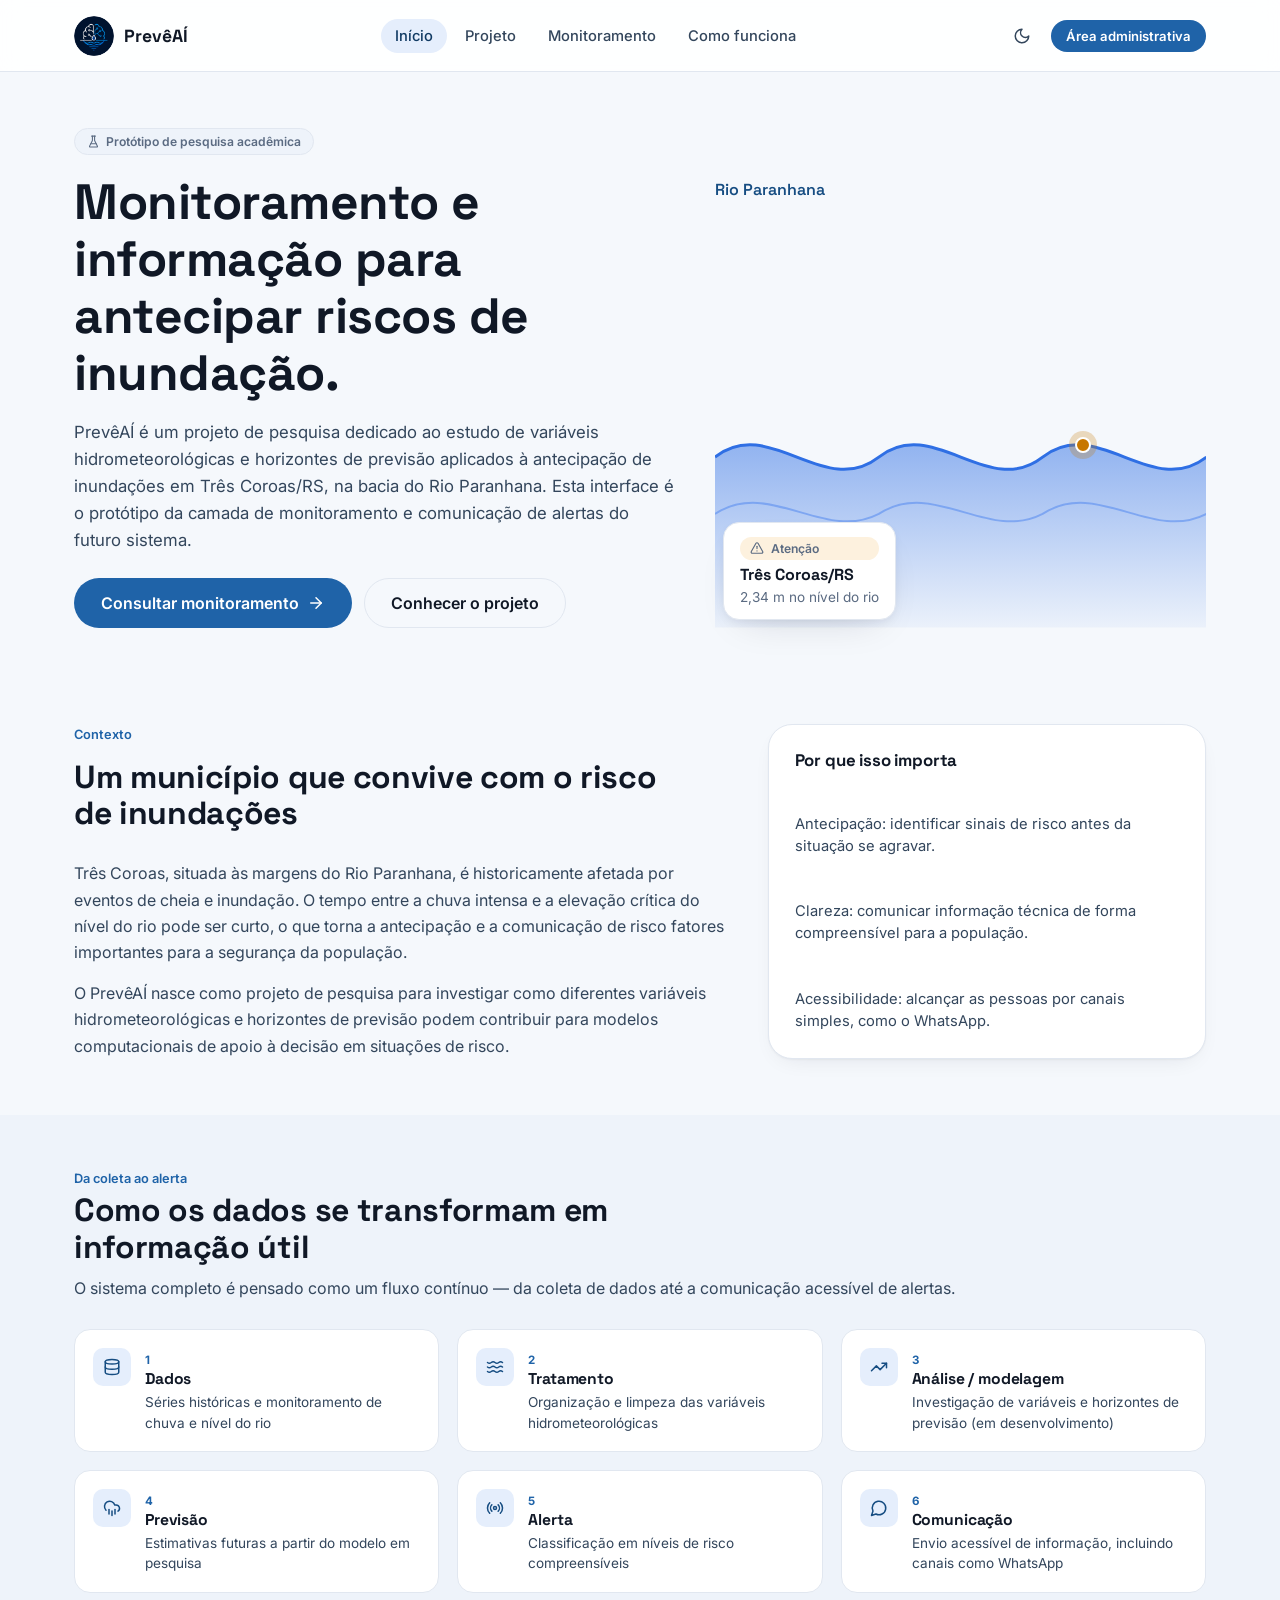
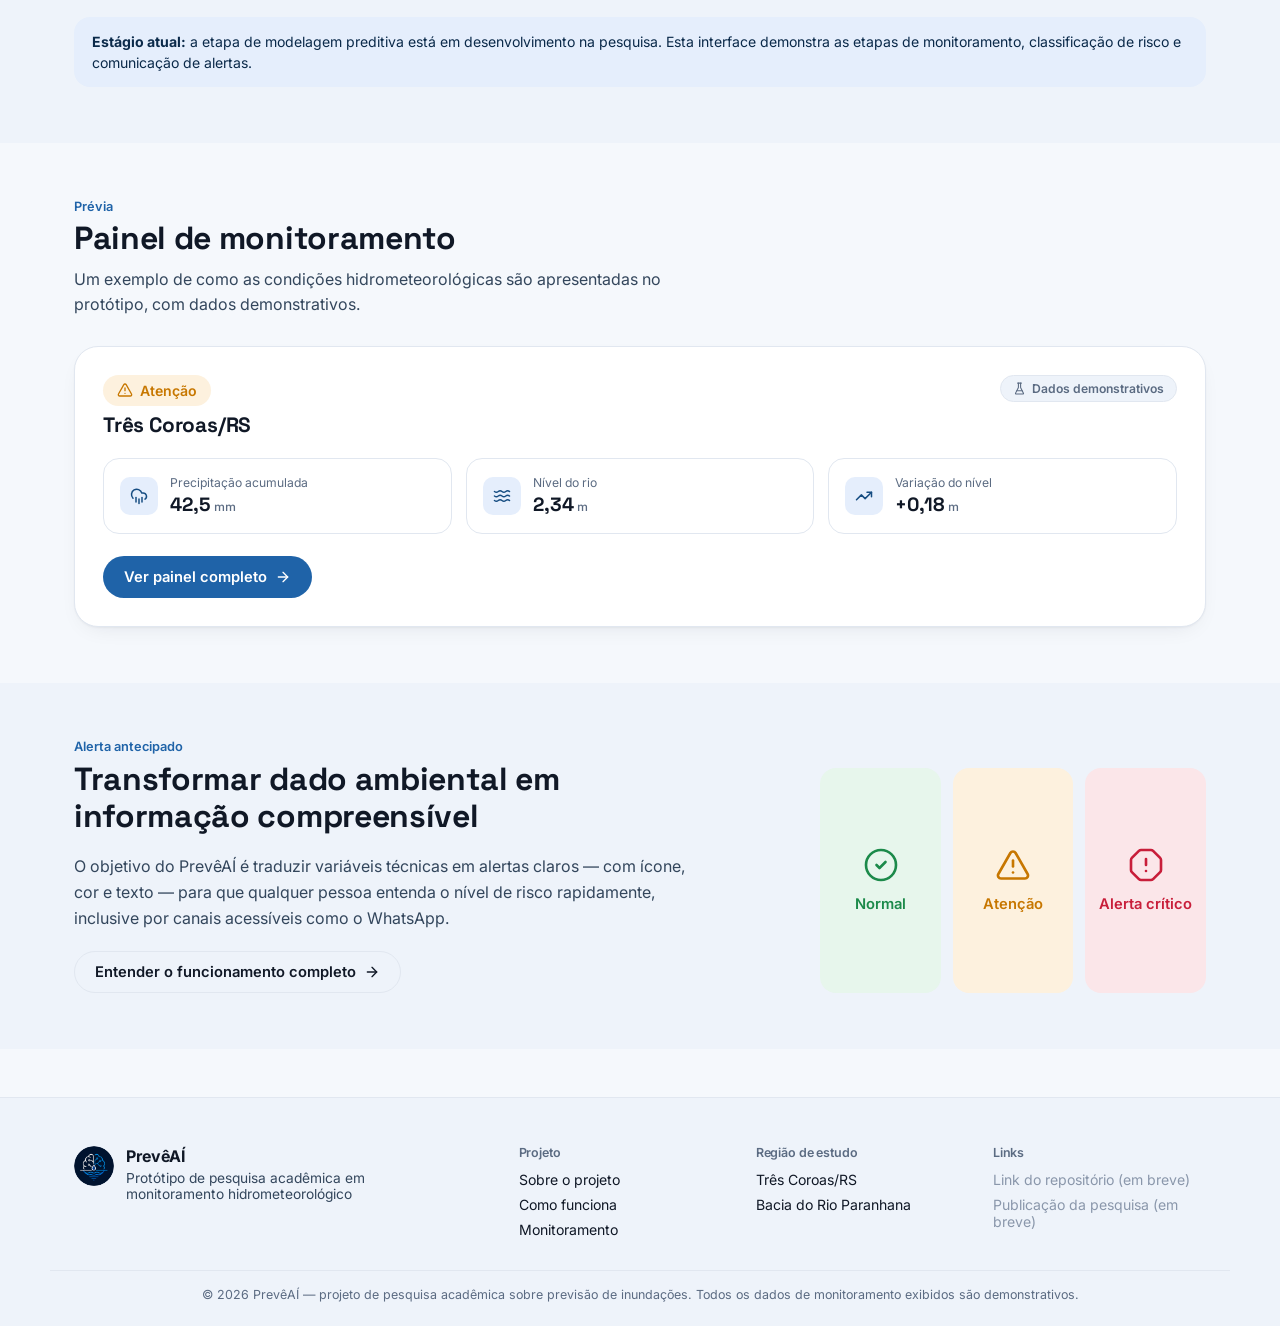
==== commit ccf3602b: "organizando o código de index, login, monitoramento e projeto" ====
--- a/index.html
+++ b/index.html
@@ -1,25 +1,32 @@
 <!doctype html>
 <html lang="pt-BR">
-  <head>
-    <meta charset="UTF-8" />
-    <link rel="icon" type="image/png" href="assets/img/favicon.png" />
-    <link rel="apple-touch-icon" href="assets/img/apple-touch-icon.png" />
-    <meta name="viewport" content="width=device-width, initial-scale=1, viewport-fit=cover" />
-    <meta name="description" content="PrevêAÍ — protótipo de monitoramento hidrometeorológico e alertas de inundação para Três Coroas/RS." />
-    <title>PrevêAÍ — Monitoramento hidrometeorológico</title>
-    <link rel="preconnect" href="https://fonts.googleapis.com" />
-    <link rel="preconnect" href="https://fonts.gstatic.com" crossorigin />
-    <link href="https://fonts.googleapis.com/css2?family=Inter:wght@400;500;600;700;800&family=Space+Grotesk:wght@500;600;700&display=swap" rel="stylesheet" />
-    <link rel="stylesheet" href="css/global.css" />
-    <link rel="stylesheet" href="css/layout.css" />
-    <link rel="stylesheet" href="css/components.css" />
-  </head>
-  <body>
-    <a href="#conteudo-principal" class="skip-link">Pular para o conteúdo principal</a>
-    <div class="app-shell">
+
+<head>
+  <meta charset="UTF-8" />
+  <link rel="icon" type="image/png" href="assets/img/favicon.png" />
+  <link rel="apple-touch-icon" href="assets/img/apple-touch-icon.png" />
+  <meta name="viewport" content="width=device-width, initial-scale=1, viewport-fit=cover" />
+  <meta name="description"
+    content="PrevêAÍ — protótipo de monitoramento hidrometeorológico e alertas de inundação para Três Coroas/RS." />
+  <title>PrevêAÍ — Monitoramento hidrometeorológico</title>
+  <link rel="preconnect" href="https://fonts.googleapis.com" />
+  <link rel="preconnect" href="https://fonts.gstatic.com" crossorigin />
+  <link
+    href="https://fonts.googleapis.com/css2?family=Inter:wght@400;500;600;700;800&family=Space+Grotesk:wght@500;600;700&display=swap"
+    rel="stylesheet" />
+  <link rel="stylesheet" href="css/global.css" />
+  <link rel="stylesheet" href="css/layout.css" />
+  <link rel="stylesheet" href="css/components.css" />
+</head>
+
+<body>
+  <a href="#conteudo-principal" class="skip-link">Pular para o conteúdo principal</a>
+  <div class="app-shell">
     <header class="site-header">
       <div class="container site-header__inner">
-        <a href="index.html" class="brand" aria-label="PrevêAÍ — página inicial"><span class="brand__mark" aria-hidden="true"><img src="assets/img/logo-preveai.png" alt="" width="40" height="40" decoding="async" /></span><span class="brand__name">PrevêAÍ</span></a>
+        <a href="index.html" class="brand" aria-label="PrevêAÍ — página inicial"><span class="brand__mark"
+            aria-hidden="true"><img src="assets/img/logo-preveai.png" alt="" width="40" height="40"
+              decoding="async" /></span><span class="brand__name">PrevêAÍ</span></a>
         <nav class="site-nav" aria-label="Navegação principal">
           <a href="index.html" class="site-nav__link is-active">Início</a>
           <a href="projeto.html" class="site-nav__link">Projeto</a>
@@ -27,30 +34,401 @@
           <a href="como-funciona.html" class="site-nav__link">Como funciona</a>
         </nav>
         <div class="site-header__actions">
-          <button type="button" class="icon-button" data-action="toggle-theme" aria-label="Ativar tema escuro"><svg xmlns="http://www.w3.org/2000/svg" width="18" height="18" viewBox="0 0 24 24" fill="none" stroke="currentColor" stroke-width="2" stroke-linecap="round" stroke-linejoin="round" aria-hidden="true" focusable="false"><path d="M12 3a6 6 0 0 0 9 9 9 9 0 1 1-9-9Z"/></svg></button>
+          <button type="button" class="icon-button" data-action="toggle-theme" aria-label="Ativar tema escuro">
+            <svg xmlns="http://www.w3.org/2000/svg" width="18" height="18" viewBox="0 0 24 24" fill="none"
+              stroke="currentColor" stroke-width="2" stroke-linecap="round" stroke-linejoin="round" aria-hidden="true"
+              focusable="false">
+              <path d="M12 3a6 6 0 0 0 9 9 9 9 0 1 1-9-9Z" />
+            </svg>
+          </button>
           <div class="admin-quick" data-admin-session hidden>
-            <a href="admin.html" class="button button--ghost button--sm"><svg xmlns="http://www.w3.org/2000/svg" width="16" height="16" viewBox="0 0 24 24" fill="none" stroke="currentColor" stroke-width="2" stroke-linecap="round" stroke-linejoin="round" aria-hidden="true" focusable="false"><path d="M20 13c0 5-3.5 7.5-7.66 8.95a1 1 0 0 1-.67-.01C7.5 20.5 4 18 4 13V6a1 1 0 0 1 1-1c2 0 4.5-1.2 6.24-2.72a1.17 1.17 0 0 1 1.52 0C14.51 3.81 17 5 19 5a1 1 0 0 1 1 1z"/><path d="m9 12 2 2 4-4"/></svg> Painel</a>
-            <button type="button" class="icon-button" data-action="logout" aria-label="Encerrar sessão de administrador"><svg xmlns="http://www.w3.org/2000/svg" width="18" height="18" viewBox="0 0 24 24" fill="none" stroke="currentColor" stroke-width="2" stroke-linecap="round" stroke-linejoin="round" aria-hidden="true" focusable="false"><path d="M9 21H5a2 2 0 0 1-2-2V5a2 2 0 0 1 2-2h4"/><polyline points="16 17 21 12 16 7"/><line x1="21" x2="9" y1="12" y2="12"/></svg></button>
+            <a href="admin.html" class="button button--ghost button--sm"><svg xmlns="http://www.w3.org/2000/svg"
+                width="16" height="16" viewBox="0 0 24 24" fill="none" stroke="currentColor" stroke-width="2"
+                stroke-linecap="round" stroke-linejoin="round" aria-hidden="true" focusable="false">
+                <path
+                  d="M20 13c0 5-3.5 7.5-7.66 8.95a1 1 0 0 1-.67-.01C7.5 20.5 4 18 4 13V6a1 1 0 0 1 1-1c2 0 4.5-1.2 6.24-2.72a1.17 1.17 0 0 1 1.52 0C14.51 3.81 17 5 19 5a1 1 0 0 1 1 1z" />
+                <path d="m9 12 2 2 4-4" />
+              </svg> Painel</a>
+            <button type="button" class="icon-button" data-action="logout"
+              aria-label="Encerrar sessão de administrador"><svg xmlns="http://www.w3.org/2000/svg" width="18"
+                height="18" viewBox="0 0 24 24" fill="none" stroke="currentColor" stroke-width="2"
+                stroke-linecap="round" stroke-linejoin="round" aria-hidden="true" focusable="false">
+                <path d="M9 21H5a2 2 0 0 1-2-2V5a2 2 0 0 1 2-2h4" />
+                <polyline points="16 17 21 12 16 7" />
+                <line x1="21" x2="9" y1="12" y2="12" />
+              </svg></button>
           </div>
           <a href="login.html" class="button button--primary button--sm" data-admin-login>Área administrativa</a>
         </div>
       </div>
     </header>
-      <main id="conteudo-principal" class="app-main">
-<section class="hero"><div class="container hero__grid"><div class="hero__content"><span class="demo-badge"><svg xmlns="http://www.w3.org/2000/svg" width="13" height="13" viewBox="0 0 24 24" fill="none" stroke="currentColor" stroke-width="2" stroke-linecap="round" stroke-linejoin="round" aria-hidden="true" focusable="false"><path d="M10 2v7.527a2 2 0 0 1-.211.896L4.72 20.55a1 1 0 0 0 .9 1.45h12.76a1 1 0 0 0 .9-1.45l-5.069-10.127A2 2 0 0 1 14 9.527V2"/><path d="M8.5 2h7"/><path d="M7 16h10"/></svg>Protótipo de pesquisa acadêmica</span><h1>Monitoramento e informação para antecipar riscos de inundação.</h1><p class="hero__lead">PrevêAÍ é um projeto de pesquisa dedicado ao estudo de variáveis hidrometeorológicas e horizontes de previsão aplicados à antecipação de inundações em Três Coroas/RS, na bacia do Rio Paranhana. Esta interface é o protótipo da camada de monitoramento e comunicação de alertas do futuro sistema.</p><div class="hero__actions"><a href="monitoramento.html" class="button button--primary button--lg">Consultar monitoramento <svg xmlns="http://www.w3.org/2000/svg" width="18" height="18" viewBox="0 0 24 24" fill="none" stroke="currentColor" stroke-width="2" stroke-linecap="round" stroke-linejoin="round" aria-hidden="true" focusable="false"><path d="M5 12h14"/><path d="m12 5 7 7-7 7"/></svg></a><a href="projeto.html" class="button button--ghost button--lg">Conhecer o projeto</a></div></div><div class="hero__visual" aria-hidden="true"><span class="hero__visual-label">Rio Paranhana</span><svg viewBox="0 0 360 320" preserveAspectRatio="none" class="hero__wave"><defs><linearGradient id="heroWave" x1="0" y1="0" x2="0" y2="1"><stop offset="0%" stop-color="var(--color-brand-500)" stop-opacity="0.5"/><stop offset="100%" stop-color="var(--color-brand-500)" stop-opacity="0.05"/></linearGradient></defs><path d="M0 200 C 40 170, 80 230, 120 200 C 160 170, 200 230, 240 200 C 280 170, 320 230, 360 200 L 360 320 L 0 320 Z" fill="url(#heroWave)"/><path d="M0 200 C 40 170, 80 230, 120 200 C 160 170, 200 230, 240 200 C 280 170, 320 230, 360 200" fill="none" stroke="var(--color-brand-500)" stroke-width="3" vector-effect="non-scaling-stroke"/><path d="M0 240 C 40 215, 80 260, 120 240 C 160 215, 200 260, 240 240 C 280 215, 320 260, 360 240" fill="none" stroke="var(--color-brand-400)" stroke-width="2" opacity="0.6" vector-effect="non-scaling-stroke"/></svg><span class="hero__marker"><span class="hero__marker-ring"></span><span class="hero__marker-dot"></span></span><div class="hero__visual-card"><span class="risk-badge risk-badge--atencao risk-badge--sm" role="status"><svg xmlns="http://www.w3.org/2000/svg" width="14" height="14" viewBox="0 0 24 24" fill="none" stroke="currentColor" stroke-width="2" stroke-linecap="round" stroke-linejoin="round" aria-hidden="true" focusable="false"><path d="m21.73 18-8-14a2 2 0 0 0-3.48 0l-8 14A2 2 0 0 0 4 21h16a2 2 0 0 0 1.73-3"/><path d="M12 9v4"/><path d="M12 17h.01"/></svg><span>Atenção</span></span><strong>Três Coroas/RS</strong><span>2,34 m no nível do rio</span></div></div></div></section><section class="section"><div class="container problem-grid"><div><div class="section-heading"><p class="section-heading__eyebrow">Contexto</p><h2>Um município que convive com o risco de inundações</h2></div><p>Três Coroas, situada às margens do Rio Paranhana, é historicamente afetada por eventos de cheia e inundação. O tempo entre a chuva intensa e a elevação crítica do nível do rio pode ser curto, o que torna a antecipação e a comunicação de risco fatores importantes para a segurança da população.</p><p>O PrevêAÍ nasce como projeto de pesquisa para investigar como diferentes variáveis hidrometeorológicas e horizontes de previsão podem contribuir para modelos computacionais de apoio à decisão em situações de risco.</p></div><div class="problem-card"><h3>Por que isso importa</h3><ul><li>Antecipação: identificar sinais de risco antes da situação se agravar.</li><li>Clareza: comunicar informação técnica de forma compreensível para a população.</li><li>Acessibilidade: alcançar as pessoas por canais simples, como o WhatsApp.</li></ul></div></div></section><section class="section section--alt"><div class="container"><div class="section-heading"><p class="section-heading__eyebrow">Da coleta ao alerta</p><h2>Como os dados se transformam em informação útil</h2><p class="section-heading__desc">O sistema completo é pensado como um fluxo contínuo — da coleta de dados até a comunicação acessível de alertas.</p></div><div class="pipeline"><div class="pipeline__step"><div class="pipeline__icon"><svg xmlns="http://www.w3.org/2000/svg" width="18" height="18" viewBox="0 0 24 24" fill="none" stroke="currentColor" stroke-width="2" stroke-linecap="round" stroke-linejoin="round" aria-hidden="true" focusable="false"><ellipse cx="12" cy="5" rx="9" ry="3"/><path d="M3 5V19A9 3 0 0 0 21 19V5"/><path d="M3 12A9 3 0 0 0 21 12"/></svg></div><div><span class="pipeline__index">1</span><h3>Dados</h3><p>Séries históricas e monitoramento de chuva e nível do rio</p></div></div><div class="pipeline__step"><div class="pipeline__icon"><svg xmlns="http://www.w3.org/2000/svg" width="18" height="18" viewBox="0 0 24 24" fill="none" stroke="currentColor" stroke-width="2" stroke-linecap="round" stroke-linejoin="round" aria-hidden="true" focusable="false"><path d="M2 6c.6.5 1.2 1 2.5 1C7 7 7 5 9.5 5c2.6 0 2.4 2 5 2 2.5 0 2.5-2 5-2 1.3 0 1.9.5 2.5 1"/><path d="M2 12c.6.5 1.2 1 2.5 1 2.5 0 2.5-2 5-2 2.6 0 2.4 2 5 2 2.5 0 2.5-2 5-2 1.3 0 1.9.5 2.5 1"/><path d="M2 18c.6.5 1.2 1 2.5 1 2.5 0 2.5-2 5-2 2.6 0 2.4 2 5 2 2.5 0 2.5-2 5-2 1.3 0 1.9.5 2.5 1"/></svg></div><div><span class="pipeline__index">2</span><h3>Tratamento</h3><p>Organização e limpeza das variáveis hidrometeorológicas</p></div></div><div class="pipeline__step"><div class="pipeline__icon"><svg xmlns="http://www.w3.org/2000/svg" width="18" height="18" viewBox="0 0 24 24" fill="none" stroke="currentColor" stroke-width="2" stroke-linecap="round" stroke-linejoin="round" aria-hidden="true" focusable="false"><polyline points="22 7 13.5 15.5 8.5 10.5 2 17"/><polyline points="16 7 22 7 22 13"/></svg></div><div><span class="pipeline__index">3</span><h3>Análise / modelagem</h3><p>Investigação de variáveis e horizontes de previsão (em desenvolvimento)</p></div></div><div class="pipeline__step"><div class="pipeline__icon"><svg xmlns="http://www.w3.org/2000/svg" width="18" height="18" viewBox="0 0 24 24" fill="none" stroke="currentColor" stroke-width="2" stroke-linecap="round" stroke-linejoin="round" aria-hidden="true" focusable="false"><path d="M4 14.899A7 7 0 1 1 15.71 8h1.79a4.5 4.5 0 0 1 2.5 8.242"/><path d="M16 14v6"/><path d="M8 14v6"/><path d="M12 16v6"/></svg></div><div><span class="pipeline__index">4</span><h3>Previsão</h3><p>Estimativas futuras a partir do modelo em pesquisa</p></div></div><div class="pipeline__step"><div class="pipeline__icon"><svg xmlns="http://www.w3.org/2000/svg" width="18" height="18" viewBox="0 0 24 24" fill="none" stroke="currentColor" stroke-width="2" stroke-linecap="round" stroke-linejoin="round" aria-hidden="true" focusable="false"><path d="M4.9 19.1C1 15.2 1 8.8 4.9 4.9"/><path d="M7.8 16.2c-2.3-2.3-2.3-6.1 0-8.5"/><circle cx="12" cy="12" r="2"/><path d="M16.2 7.8c2.3 2.3 2.3 6.1 0 8.5"/><path d="M19.1 4.9C23 8.8 23 15.1 19.1 19"/></svg></div><div><span class="pipeline__index">5</span><h3>Alerta</h3><p>Classificação em níveis de risco compreensíveis</p></div></div><div class="pipeline__step"><div class="pipeline__icon"><svg xmlns="http://www.w3.org/2000/svg" width="18" height="18" viewBox="0 0 24 24" fill="none" stroke="currentColor" stroke-width="2" stroke-linecap="round" stroke-linejoin="round" aria-hidden="true" focusable="false"><path d="M7.9 20A9 9 0 1 0 4 16.1L2 22Z"/></svg></div><div><span class="pipeline__index">6</span><h3>Comunicação</h3><p>Envio acessível de informação, incluindo canais como WhatsApp</p></div></div></div><p class="pipeline__note"><strong>Estágio atual:</strong> a etapa de modelagem preditiva está em desenvolvimento na pesquisa. Esta interface demonstra as etapas de monitoramento, classificação de risco e comunicação de alertas.</p></div></section><section class="section"><div class="container"><div class="section-heading"><p class="section-heading__eyebrow">Prévia</p><h2>Painel de monitoramento</h2><p class="section-heading__desc">Um exemplo de como as condições hidrometeorológicas são apresentadas no protótipo, com dados demonstrativos.</p></div><div class="monitoring-preview"><div class="monitoring-preview__header"><div><span class="risk-badge risk-badge--atencao risk-badge--md" role="status"><svg xmlns="http://www.w3.org/2000/svg" width="16" height="16" viewBox="0 0 24 24" fill="none" stroke="currentColor" stroke-width="2" stroke-linecap="round" stroke-linejoin="round" aria-hidden="true" focusable="false"><path d="m21.73 18-8-14a2 2 0 0 0-3.48 0l-8 14A2 2 0 0 0 4 21h16a2 2 0 0 0 1.73-3"/><path d="M12 9v4"/><path d="M12 17h.01"/></svg><span>Atenção</span></span><h3>Três Coroas/RS</h3></div><span class="demo-badge"><svg xmlns="http://www.w3.org/2000/svg" width="13" height="13" viewBox="0 0 24 24" fill="none" stroke="currentColor" stroke-width="2" stroke-linecap="round" stroke-linejoin="round" aria-hidden="true" focusable="false"><path d="M10 2v7.527a2 2 0 0 1-.211.896L4.72 20.55a1 1 0 0 0 .9 1.45h12.76a1 1 0 0 0 .9-1.45l-5.069-10.127A2 2 0 0 1 14 9.527V2"/><path d="M8.5 2h7"/><path d="M7 16h10"/></svg>Dados demonstrativos</span></div><div class="monitoring-preview__stats"><div class="stat-card"><div class="stat-card__icon" aria-hidden="true"><svg xmlns="http://www.w3.org/2000/svg" width="18" height="18" viewBox="0 0 24 24" fill="none" stroke="currentColor" stroke-width="2" stroke-linecap="round" stroke-linejoin="round" aria-hidden="true" focusable="false"><path d="M4 14.899A7 7 0 1 1 15.71 8h1.79a4.5 4.5 0 0 1 2.5 8.242"/><path d="M16 14v6"/><path d="M8 14v6"/><path d="M12 16v6"/></svg></div><div class="stat-card__body"><span class="stat-card__label">Precipitação acumulada</span><span class="stat-card__value">42,5<span class="stat-card__unit"> mm</span></span></div></div><div class="stat-card"><div class="stat-card__icon" aria-hidden="true"><svg xmlns="http://www.w3.org/2000/svg" width="18" height="18" viewBox="0 0 24 24" fill="none" stroke="currentColor" stroke-width="2" stroke-linecap="round" stroke-linejoin="round" aria-hidden="true" focusable="false"><path d="M2 6c.6.5 1.2 1 2.5 1C7 7 7 5 9.5 5c2.6 0 2.4 2 5 2 2.5 0 2.5-2 5-2 1.3 0 1.9.5 2.5 1"/><path d="M2 12c.6.5 1.2 1 2.5 1 2.5 0 2.5-2 5-2 2.6 0 2.4 2 5 2 2.5 0 2.5-2 5-2 1.3 0 1.9.5 2.5 1"/><path d="M2 18c.6.5 1.2 1 2.5 1 2.5 0 2.5-2 5-2 2.6 0 2.4 2 5 2 2.5 0 2.5-2 5-2 1.3 0 1.9.5 2.5 1"/></svg></div><div class="stat-card__body"><span class="stat-card__label">Nível do rio</span><span class="stat-card__value">2,34<span class="stat-card__unit"> m</span></span></div></div><div class="stat-card"><div class="stat-card__icon" aria-hidden="true"><svg xmlns="http://www.w3.org/2000/svg" width="18" height="18" viewBox="0 0 24 24" fill="none" stroke="currentColor" stroke-width="2" stroke-linecap="round" stroke-linejoin="round" aria-hidden="true" focusable="false"><polyline points="22 7 13.5 15.5 8.5 10.5 2 17"/><polyline points="16 7 22 7 22 13"/></svg></div><div class="stat-card__body"><span class="stat-card__label">Variação do nível</span><span class="stat-card__value">+0,18<span class="stat-card__unit"> m</span></span></div></div></div><a href="monitoramento.html" class="button button--primary">Ver painel completo <svg xmlns="http://www.w3.org/2000/svg" width="16" height="16" viewBox="0 0 24 24" fill="none" stroke="currentColor" stroke-width="2" stroke-linecap="round" stroke-linejoin="round" aria-hidden="true" focusable="false"><path d="M5 12h14"/><path d="m12 5 7 7-7 7"/></svg></a></div></div></section><section class="section section--alt"><div class="container early-warning"><div class="early-warning__text"><div class="section-heading"><p class="section-heading__eyebrow">Alerta antecipado</p><h2>Transformar dado ambiental em informação compreensível</h2><p class="section-heading__desc">O objetivo do PrevêAÍ é traduzir variáveis técnicas em alertas claros — com ícone, cor e texto — para que qualquer pessoa entenda o nível de risco rapidamente, inclusive por canais acessíveis como o WhatsApp.</p></div><a href="como-funciona.html" class="button button--ghost">Entender o funcionamento completo <svg xmlns="http://www.w3.org/2000/svg" width="16" height="16" viewBox="0 0 24 24" fill="none" stroke="currentColor" stroke-width="2" stroke-linecap="round" stroke-linejoin="round" aria-hidden="true" focusable="false"><path d="M5 12h14"/><path d="m12 5 7 7-7 7"/></svg></a></div><div class="early-warning__levels" role="list"><div class="level-tile level-tile--normal" role="listitem"><svg xmlns="http://www.w3.org/2000/svg" width="36" height="36" viewBox="0 0 24 24" fill="none" stroke="currentColor" stroke-width="1.75" stroke-linecap="round" stroke-linejoin="round" aria-hidden="true" focusable="false"><circle cx="12" cy="12" r="10"/><path d="m9 12 2 2 4-4"/></svg><span>Normal</span></div><div class="level-tile level-tile--atencao" role="listitem"><svg xmlns="http://www.w3.org/2000/svg" width="36" height="36" viewBox="0 0 24 24" fill="none" stroke="currentColor" stroke-width="1.75" stroke-linecap="round" stroke-linejoin="round" aria-hidden="true" focusable="false"><path d="m21.73 18-8-14a2 2 0 0 0-3.48 0l-8 14A2 2 0 0 0 4 21h16a2 2 0 0 0 1.73-3"/><path d="M12 9v4"/><path d="M12 17h.01"/></svg><span>Atenção</span></div><div class="level-tile level-tile--critico" role="listitem"><svg xmlns="http://www.w3.org/2000/svg" width="36" height="36" viewBox="0 0 24 24" fill="none" stroke="currentColor" stroke-width="1.75" stroke-linecap="round" stroke-linejoin="round" aria-hidden="true" focusable="false"><path d="M12 16h.01"/><path d="M12 8v4"/><path d="M15.312 2a2 2 0 0 1 1.414.586l4.688 4.688A2 2 0 0 1 22 8.688v6.624a2 2 0 0 1-.586 1.414l-4.688 4.688a2 2 0 0 1-1.414.586H8.688a2 2 0 0 1-1.414-.586l-4.688-4.688A2 2 0 0 1 2 15.312V8.688a2 2 0 0 1 .586-1.414l4.688-4.688A2 2 0 0 1 8.688 2z"/></svg><span>Alerta crítico</span></div></div></div></section>
-      </main>
-<footer class="site-footer"><div class="container site-footer__inner"><div class="site-footer__brand"><span class="brand__mark" aria-hidden="true"><img src="assets/img/logo-preveai.png" alt="" width="40" height="40" decoding="async" /></span><div><strong>PrevêAÍ</strong><p>Protótipo de pesquisa acadêmica em monitoramento hidrometeorológico</p></div></div><div class="site-footer__cols"><div><h3>Projeto</h3><ul><li><a href="projeto.html">Sobre o projeto</a></li><li><a href="como-funciona.html">Como funciona</a></li><li><a href="monitoramento.html">Monitoramento</a></li></ul></div><div><h3>Região de estudo</h3><ul><li>Três Coroas/RS</li><li>Bacia do Rio Paranhana</li></ul></div><div><h3>Links</h3><ul><li><span class="footer-placeholder">Link do repositório (em breve)</span></li><li><span class="footer-placeholder">Publicação da pesquisa (em breve)</span></li></ul></div></div></div><div class="site-footer__bottom container"><p>© 2026 PrevêAÍ — projeto de pesquisa acadêmica sobre previsão de inundações. Todos os dados de monitoramento exibidos são demonstrativos.</p></div></footer>
+    <main id="conteudo-principal" class="app-main">
+      <section class="hero">
+        <div class="container hero__grid">
+          <div class="hero__content"><span class="demo-badge"><svg xmlns="http://www.w3.org/2000/svg" width="13"
+                height="13" viewBox="0 0 24 24" fill="none" stroke="currentColor" stroke-width="2"
+                stroke-linecap="round" stroke-linejoin="round" aria-hidden="true" focusable="false">
+                <path
+                  d="M10 2v7.527a2 2 0 0 1-.211.896L4.72 20.55a1 1 0 0 0 .9 1.45h12.76a1 1 0 0 0 .9-1.45l-5.069-10.127A2 2 0 0 1 14 9.527V2" />
+                <path d="M8.5 2h7" />
+                <path d="M7 16h10" />
+              </svg>Protótipo de pesquisa acadêmica</span>
+            <h1>Monitoramento e informação para antecipar riscos de inundação.</h1>
+            <p class="hero__lead">PrevêAÍ é um projeto de pesquisa dedicado ao estudo de variáveis hidrometeorológicas e
+              horizontes de previsão aplicados à antecipação de inundações em Três Coroas/RS, na bacia do Rio Paranhana.
+              Esta interface é o protótipo da camada de monitoramento e comunicação de alertas do futuro sistema.</p>
+            <div class="hero__actions"><a href="monitoramento.html" class="button button--primary button--lg">Consultar
+                monitoramento <svg xmlns="http://www.w3.org/2000/svg" width="18" height="18" viewBox="0 0 24 24"
+                  fill="none" stroke="currentColor" stroke-width="2" stroke-linecap="round" stroke-linejoin="round"
+                  aria-hidden="true" focusable="false">
+                  <path d="M5 12h14" />
+                  <path d="m12 5 7 7-7 7" />
+                </svg></a><a href="projeto.html" class="button button--ghost button--lg">Conhecer o projeto</a></div>
+          </div>
+          <div class="hero__visual" aria-hidden="true"><span class="hero__visual-label">Rio Paranhana</span><svg
+              viewBox="0 0 360 320" preserveAspectRatio="none" class="hero__wave">
+              <defs>
+                <linearGradient id="heroWave" x1="0" y1="0" x2="0" y2="1">
+                  <stop offset="0%" stop-color="var(--color-brand-500)" stop-opacity="0.5" />
+                  <stop offset="100%" stop-color="var(--color-brand-500)" stop-opacity="0.05" />
+                </linearGradient>
+              </defs>
+              <path
+                d="M0 200 C 40 170, 80 230, 120 200 C 160 170, 200 230, 240 200 C 280 170, 320 230, 360 200 L 360 320 L 0 320 Z"
+                fill="url(#heroWave)" />
+              <path d="M0 200 C 40 170, 80 230, 120 200 C 160 170, 200 230, 240 200 C 280 170, 320 230, 360 200"
+                fill="none" stroke="var(--color-brand-500)" stroke-width="3" vector-effect="non-scaling-stroke" />
+              <path d="M0 240 C 40 215, 80 260, 120 240 C 160 215, 200 260, 240 240 C 280 215, 320 260, 360 240"
+                fill="none" stroke="var(--color-brand-400)" stroke-width="2" opacity="0.6"
+                vector-effect="non-scaling-stroke" />
+            </svg><span class="hero__marker"><span class="hero__marker-ring"></span><span
+                class="hero__marker-dot"></span></span>
+            <div class="hero__visual-card"><span class="risk-badge risk-badge--atencao risk-badge--sm"
+                role="status"><svg xmlns="http://www.w3.org/2000/svg" width="14" height="14" viewBox="0 0 24 24"
+                  fill="none" stroke="currentColor" stroke-width="2" stroke-linecap="round" stroke-linejoin="round"
+                  aria-hidden="true" focusable="false">
+                  <path d="m21.73 18-8-14a2 2 0 0 0-3.48 0l-8 14A2 2 0 0 0 4 21h16a2 2 0 0 0 1.73-3" />
+                  <path d="M12 9v4" />
+                  <path d="M12 17h.01" />
+                </svg><span>Atenção</span></span><strong>Três Coroas/RS</strong><span>2,34 m no nível do rio</span>
+            </div>
+          </div>
+        </div>
+      </section>
+      <section class="section">
+        <div class="container problem-grid">
+          <div>
+            <div class="section-heading">
+              <p class="section-heading__eyebrow">Contexto</p>
+              <h2>Um município que convive com o risco de inundações</h2>
+            </div>
+            <p>Três Coroas, situada às margens do Rio Paranhana, é historicamente afetada por eventos de cheia e
+              inundação. O tempo entre a chuva intensa e a elevação crítica do nível do rio pode ser curto, o que torna
+              a antecipação e a comunicação de risco fatores importantes para a segurança da população.</p>
+            <p>O PrevêAÍ nasce como projeto de pesquisa para investigar como diferentes variáveis hidrometeorológicas e
+              horizontes de previsão podem contribuir para modelos computacionais de apoio à decisão em situações de
+              risco.</p>
+          </div>
+          <div class="problem-card">
+            <h3>Por que isso importa</h3>
+            <ul>
+              <li>Antecipação: identificar sinais de risco antes da situação se agravar.</li>
+              <li>Clareza: comunicar informação técnica de forma compreensível para a população.</li>
+              <li>Acessibilidade: alcançar as pessoas por canais simples, como o WhatsApp.</li>
+            </ul>
+          </div>
+        </div>
+      </section>
+      <section class="section section--alt">
+        <div class="container">
+          <div class="section-heading">
+            <p class="section-heading__eyebrow">Da coleta ao alerta</p>
+            <h2>Como os dados se transformam em informação útil</h2>
+            <p class="section-heading__desc">O sistema completo é pensado como um fluxo contínuo — da coleta de dados
+              até a comunicação acessível de alertas.</p>
+          </div>
+          <div class="pipeline">
+            <div class="pipeline__step">
+              <div class="pipeline__icon"><svg xmlns="http://www.w3.org/2000/svg" width="18" height="18"
+                  viewBox="0 0 24 24" fill="none" stroke="currentColor" stroke-width="2" stroke-linecap="round"
+                  stroke-linejoin="round" aria-hidden="true" focusable="false">
+                  <ellipse cx="12" cy="5" rx="9" ry="3" />
+                  <path d="M3 5V19A9 3 0 0 0 21 19V5" />
+                  <path d="M3 12A9 3 0 0 0 21 12" />
+                </svg></div>
+              <div><span class="pipeline__index">1</span>
+                <h3>Dados</h3>
+                <p>Séries históricas e monitoramento de chuva e nível do rio</p>
+              </div>
+            </div>
+            <div class="pipeline__step">
+              <div class="pipeline__icon"><svg xmlns="http://www.w3.org/2000/svg" width="18" height="18"
+                  viewBox="0 0 24 24" fill="none" stroke="currentColor" stroke-width="2" stroke-linecap="round"
+                  stroke-linejoin="round" aria-hidden="true" focusable="false">
+                  <path d="M2 6c.6.5 1.2 1 2.5 1C7 7 7 5 9.5 5c2.6 0 2.4 2 5 2 2.5 0 2.5-2 5-2 1.3 0 1.9.5 2.5 1" />
+                  <path d="M2 12c.6.5 1.2 1 2.5 1 2.5 0 2.5-2 5-2 2.6 0 2.4 2 5 2 2.5 0 2.5-2 5-2 1.3 0 1.9.5 2.5 1" />
+                  <path d="M2 18c.6.5 1.2 1 2.5 1 2.5 0 2.5-2 5-2 2.6 0 2.4 2 5 2 2.5 0 2.5-2 5-2 1.3 0 1.9.5 2.5 1" />
+                </svg></div>
+              <div><span class="pipeline__index">2</span>
+                <h3>Tratamento</h3>
+                <p>Organização e limpeza das variáveis hidrometeorológicas</p>
+              </div>
+            </div>
+            <div class="pipeline__step">
+              <div class="pipeline__icon"><svg xmlns="http://www.w3.org/2000/svg" width="18" height="18"
+                  viewBox="0 0 24 24" fill="none" stroke="currentColor" stroke-width="2" stroke-linecap="round"
+                  stroke-linejoin="round" aria-hidden="true" focusable="false">
+                  <polyline points="22 7 13.5 15.5 8.5 10.5 2 17" />
+                  <polyline points="16 7 22 7 22 13" />
+                </svg></div>
+              <div><span class="pipeline__index">3</span>
+                <h3>Análise / modelagem</h3>
+                <p>Investigação de variáveis e horizontes de previsão (em desenvolvimento)</p>
+              </div>
+            </div>
+            <div class="pipeline__step">
+              <div class="pipeline__icon"><svg xmlns="http://www.w3.org/2000/svg" width="18" height="18"
+                  viewBox="0 0 24 24" fill="none" stroke="currentColor" stroke-width="2" stroke-linecap="round"
+                  stroke-linejoin="round" aria-hidden="true" focusable="false">
+                  <path d="M4 14.899A7 7 0 1 1 15.71 8h1.79a4.5 4.5 0 0 1 2.5 8.242" />
+                  <path d="M16 14v6" />
+                  <path d="M8 14v6" />
+                  <path d="M12 16v6" />
+                </svg></div>
+              <div><span class="pipeline__index">4</span>
+                <h3>Previsão</h3>
+                <p>Estimativas futuras a partir do modelo em pesquisa</p>
+              </div>
+            </div>
+            <div class="pipeline__step">
+              <div class="pipeline__icon"><svg xmlns="http://www.w3.org/2000/svg" width="18" height="18"
+                  viewBox="0 0 24 24" fill="none" stroke="currentColor" stroke-width="2" stroke-linecap="round"
+                  stroke-linejoin="round" aria-hidden="true" focusable="false">
+                  <path d="M4.9 19.1C1 15.2 1 8.8 4.9 4.9" />
+                  <path d="M7.8 16.2c-2.3-2.3-2.3-6.1 0-8.5" />
+                  <circle cx="12" cy="12" r="2" />
+                  <path d="M16.2 7.8c2.3 2.3 2.3 6.1 0 8.5" />
+                  <path d="M19.1 4.9C23 8.8 23 15.1 19.1 19" />
+                </svg></div>
+              <div><span class="pipeline__index">5</span>
+                <h3>Alerta</h3>
+                <p>Classificação em níveis de risco compreensíveis</p>
+              </div>
+            </div>
+            <div class="pipeline__step">
+              <div class="pipeline__icon"><svg xmlns="http://www.w3.org/2000/svg" width="18" height="18"
+                  viewBox="0 0 24 24" fill="none" stroke="currentColor" stroke-width="2" stroke-linecap="round"
+                  stroke-linejoin="round" aria-hidden="true" focusable="false">
+                  <path d="M7.9 20A9 9 0 1 0 4 16.1L2 22Z" />
+                </svg></div>
+              <div><span class="pipeline__index">6</span>
+                <h3>Comunicação</h3>
+                <p>Envio acessível de informação, incluindo canais como WhatsApp</p>
+              </div>
+            </div>
+          </div>
+          <p class="pipeline__note"><strong>Estágio atual:</strong> a etapa de modelagem preditiva está em
+            desenvolvimento na pesquisa. Esta interface demonstra as etapas de monitoramento, classificação de risco e
+            comunicação de alertas.</p>
+        </div>
+      </section>
+      <section class="section">
+        <div class="container">
+          <div class="section-heading">
+            <p class="section-heading__eyebrow">Prévia</p>
+            <h2>Painel de monitoramento</h2>
+            <p class="section-heading__desc">Um exemplo de como as condições hidrometeorológicas são apresentadas no
+              protótipo, com dados demonstrativos.</p>
+          </div>
+          <div class="monitoring-preview">
+            <div class="monitoring-preview__header">
+              <div><span class="risk-badge risk-badge--atencao risk-badge--md" role="status"><svg
+                    xmlns="http://www.w3.org/2000/svg" width="16" height="16" viewBox="0 0 24 24" fill="none"
+                    stroke="currentColor" stroke-width="2" stroke-linecap="round" stroke-linejoin="round"
+                    aria-hidden="true" focusable="false">
+                    <path d="m21.73 18-8-14a2 2 0 0 0-3.48 0l-8 14A2 2 0 0 0 4 21h16a2 2 0 0 0 1.73-3" />
+                    <path d="M12 9v4" />
+                    <path d="M12 17h.01" />
+                  </svg><span>Atenção</span></span>
+                <h3>Três Coroas/RS</h3>
+              </div><span class="demo-badge"><svg xmlns="http://www.w3.org/2000/svg" width="13" height="13"
+                  viewBox="0 0 24 24" fill="none" stroke="currentColor" stroke-width="2" stroke-linecap="round"
+                  stroke-linejoin="round" aria-hidden="true" focusable="false">
+                  <path
+                    d="M10 2v7.527a2 2 0 0 1-.211.896L4.72 20.55a1 1 0 0 0 .9 1.45h12.76a1 1 0 0 0 .9-1.45l-5.069-10.127A2 2 0 0 1 14 9.527V2" />
+                  <path d="M8.5 2h7" />
+                  <path d="M7 16h10" />
+                </svg>Dados demonstrativos</span>
+            </div>
+            <div class="monitoring-preview__stats">
+              <div class="stat-card">
+                <div class="stat-card__icon" aria-hidden="true"><svg xmlns="http://www.w3.org/2000/svg" width="18"
+                    height="18" viewBox="0 0 24 24" fill="none" stroke="currentColor" stroke-width="2"
+                    stroke-linecap="round" stroke-linejoin="round" aria-hidden="true" focusable="false">
+                    <path d="M4 14.899A7 7 0 1 1 15.71 8h1.79a4.5 4.5 0 0 1 2.5 8.242" />
+                    <path d="M16 14v6" />
+                    <path d="M8 14v6" />
+                    <path d="M12 16v6" />
+                  </svg></div>
+                <div class="stat-card__body"><span class="stat-card__label">Precipitação acumulada</span><span
+                    class="stat-card__value">42,5<span class="stat-card__unit"> mm</span></span></div>
+              </div>
+              <div class="stat-card">
+                <div class="stat-card__icon" aria-hidden="true"><svg xmlns="http://www.w3.org/2000/svg" width="18"
+                    height="18" viewBox="0 0 24 24" fill="none" stroke="currentColor" stroke-width="2"
+                    stroke-linecap="round" stroke-linejoin="round" aria-hidden="true" focusable="false">
+                    <path d="M2 6c.6.5 1.2 1 2.5 1C7 7 7 5 9.5 5c2.6 0 2.4 2 5 2 2.5 0 2.5-2 5-2 1.3 0 1.9.5 2.5 1" />
+                    <path
+                      d="M2 12c.6.5 1.2 1 2.5 1 2.5 0 2.5-2 5-2 2.6 0 2.4 2 5 2 2.5 0 2.5-2 5-2 1.3 0 1.9.5 2.5 1" />
+                    <path
+                      d="M2 18c.6.5 1.2 1 2.5 1 2.5 0 2.5-2 5-2 2.6 0 2.4 2 5 2 2.5 0 2.5-2 5-2 1.3 0 1.9.5 2.5 1" />
+                  </svg></div>
+                <div class="stat-card__body"><span class="stat-card__label">Nível do rio</span><span
+                    class="stat-card__value">2,34<span class="stat-card__unit"> m</span></span></div>
+              </div>
+              <div class="stat-card">
+                <div class="stat-card__icon" aria-hidden="true"><svg xmlns="http://www.w3.org/2000/svg" width="18"
+                    height="18" viewBox="0 0 24 24" fill="none" stroke="currentColor" stroke-width="2"
+                    stroke-linecap="round" stroke-linejoin="round" aria-hidden="true" focusable="false">
+                    <polyline points="22 7 13.5 15.5 8.5 10.5 2 17" />
+                    <polyline points="16 7 22 7 22 13" />
+                  </svg></div>
+                <div class="stat-card__body"><span class="stat-card__label">Variação do nível</span><span
+                    class="stat-card__value">+0,18<span class="stat-card__unit"> m</span></span></div>
+              </div>
+            </div><a href="monitoramento.html" class="button button--primary">Ver painel completo <svg
+                xmlns="http://www.w3.org/2000/svg" width="16" height="16" viewBox="0 0 24 24" fill="none"
+                stroke="currentColor" stroke-width="2" stroke-linecap="round" stroke-linejoin="round" aria-hidden="true"
+                focusable="false">
+                <path d="M5 12h14" />
+                <path d="m12 5 7 7-7 7" />
+              </svg></a>
+          </div>
+        </div>
+      </section>
+      <section class="section section--alt">
+        <div class="container early-warning">
+          <div class="early-warning__text">
+            <div class="section-heading">
+              <p class="section-heading__eyebrow">Alerta antecipado</p>
+              <h2>Transformar dado ambiental em informação compreensível</h2>
+              <p class="section-heading__desc">O objetivo do PrevêAÍ é traduzir variáveis técnicas em alertas claros —
+                com ícone, cor e texto — para que qualquer pessoa entenda o nível de risco rapidamente, inclusive por
+                canais acessíveis como o WhatsApp.</p>
+            </div><a href="como-funciona.html" class="button button--ghost">Entender o funcionamento completo <svg
+                xmlns="http://www.w3.org/2000/svg" width="16" height="16" viewBox="0 0 24 24" fill="none"
+                stroke="currentColor" stroke-width="2" stroke-linecap="round" stroke-linejoin="round" aria-hidden="true"
+                focusable="false">
+                <path d="M5 12h14" />
+                <path d="m12 5 7 7-7 7" />
+              </svg></a>
+          </div>
+          <div class="early-warning__levels" role="list">
+            <div class="level-tile level-tile--normal" role="listitem"><svg xmlns="http://www.w3.org/2000/svg"
+                width="36" height="36" viewBox="0 0 24 24" fill="none" stroke="currentColor" stroke-width="1.75"
+                stroke-linecap="round" stroke-linejoin="round" aria-hidden="true" focusable="false">
+                <circle cx="12" cy="12" r="10" />
+                <path d="m9 12 2 2 4-4" />
+              </svg><span>Normal</span></div>
+            <div class="level-tile level-tile--atencao" role="listitem"><svg xmlns="http://www.w3.org/2000/svg"
+                width="36" height="36" viewBox="0 0 24 24" fill="none" stroke="currentColor" stroke-width="1.75"
+                stroke-linecap="round" stroke-linejoin="round" aria-hidden="true" focusable="false">
+                <path d="m21.73 18-8-14a2 2 0 0 0-3.48 0l-8 14A2 2 0 0 0 4 21h16a2 2 0 0 0 1.73-3" />
+                <path d="M12 9v4" />
+                <path d="M12 17h.01" />
+              </svg><span>Atenção</span></div>
+            <div class="level-tile level-tile--critico" role="listitem"><svg xmlns="http://www.w3.org/2000/svg"
+                width="36" height="36" viewBox="0 0 24 24" fill="none" stroke="currentColor" stroke-width="1.75"
+                stroke-linecap="round" stroke-linejoin="round" aria-hidden="true" focusable="false">
+                <path d="M12 16h.01" />
+                <path d="M12 8v4" />
+                <path
+                  d="M15.312 2a2 2 0 0 1 1.414.586l4.688 4.688A2 2 0 0 1 22 8.688v6.624a2 2 0 0 1-.586 1.414l-4.688 4.688a2 2 0 0 1-1.414.586H8.688a2 2 0 0 1-1.414-.586l-4.688-4.688A2 2 0 0 1 2 15.312V8.688a2 2 0 0 1 .586-1.414l4.688-4.688A2 2 0 0 1 8.688 2z" />
+              </svg><span>Alerta crítico</span></div>
+          </div>
+        </div>
+      </section>
+    </main>
+    <footer class="site-footer">
+      <div class="container site-footer__inner">
+        <div class="site-footer__brand"><span class="brand__mark" aria-hidden="true"><img
+              src="assets/img/logo-preveai.png" alt="" width="40" height="40" decoding="async" /></span>
+          <div><strong>PrevêAÍ</strong>
+            <p>Protótipo de pesquisa acadêmica em monitoramento hidrometeorológico</p>
+          </div>
+        </div>
+        <div class="site-footer__cols">
+          <div>
+            <h3>Projeto</h3>
+            <ul>
+              <li><a href="projeto.html">Sobre o projeto</a></li>
+              <li><a href="como-funciona.html">Como funciona</a></li>
+              <li><a href="monitoramento.html">Monitoramento</a></li>
+            </ul>
+          </div>
+          <div>
+            <h3>Região de estudo</h3>
+            <ul>
+              <li>Três Coroas/RS</li>
+              <li>Bacia do Rio Paranhana</li>
+            </ul>
+          </div>
+          <div>
+            <h3>Links</h3>
+            <ul>
+              <li><span class="footer-placeholder">Link do repositório (em breve)</span></li>
+              <li><span class="footer-placeholder">Publicação da pesquisa (em breve)</span></li>
+            </ul>
+          </div>
+        </div>
+      </div>
+      <div class="site-footer__bottom container">
+        <p>© 2026 PrevêAÍ — projeto de pesquisa acadêmica sobre previsão de inundações. Todos os dados de monitoramento
+          exibidos são demonstrativos.</p>
+      </div>
+    </footer>
     <nav class="bottom-nav" aria-label="Navegação principal (móvel)">
-      <a href="index.html" class="bottom-nav__item is-active"><svg xmlns="http://www.w3.org/2000/svg" width="20" height="20" viewBox="0 0 24 24" fill="none" stroke="currentColor" stroke-width="2" stroke-linecap="round" stroke-linejoin="round" aria-hidden="true" focusable="false"><path d="m3 9 9-7 9 7v11a2 2 0 0 1-2 2H5a2 2 0 0 1-2-2z"/><polyline points="9 22 9 12 15 12 15 22"/></svg><span>Início</span></a>
-      <a href="projeto.html" class="bottom-nav__item"><svg xmlns="http://www.w3.org/2000/svg" width="20" height="20" viewBox="0 0 24 24" fill="none" stroke="currentColor" stroke-width="2" stroke-linecap="round" stroke-linejoin="round" aria-hidden="true" focusable="false"><path d="M15 2H6a2 2 0 0 0-2 2v16a2 2 0 0 0 2 2h12a2 2 0 0 0 2-2V7Z"/><path d="M14 2v4a2 2 0 0 0 2 2h4"/><path d="M10 9H8"/><path d="M16 13H8"/><path d="M16 17H8"/></svg><span>Projeto</span></a>
-      <a href="monitoramento.html" class="bottom-nav__item"><svg xmlns="http://www.w3.org/2000/svg" width="20" height="20" viewBox="0 0 24 24" fill="none" stroke="currentColor" stroke-width="2" stroke-linecap="round" stroke-linejoin="round" aria-hidden="true" focusable="false"><path d="M22 12h-2.48a2 2 0 0 0-1.93 1.46l-2.35 8.36a.25.25 0 0 1-.48 0L9.24 2.18a.25.25 0 0 0-.48 0l-2.35 8.36A2 2 0 0 1 4.49 12H2"/></svg><span>Monitorar</span></a>
-      <a href="como-funciona.html" class="bottom-nav__item"><svg xmlns="http://www.w3.org/2000/svg" width="20" height="20" viewBox="0 0 24 24" fill="none" stroke="currentColor" stroke-width="2" stroke-linecap="round" stroke-linejoin="round" aria-hidden="true" focusable="false"><circle cx="12" cy="12" r="10"/><path d="M9.09 9a3 3 0 0 1 5.83 1c0 2-3 3-3 3"/><path d="M12 17h.01"/></svg><span>Funciona</span></a>
-      <a href="login.html" class="bottom-nav__item" data-admin-nav><svg xmlns="http://www.w3.org/2000/svg" width="20" height="20" viewBox="0 0 24 24" fill="none" stroke="currentColor" stroke-width="2" stroke-linecap="round" stroke-linejoin="round" aria-hidden="true" focusable="false"><path d="M20 13c0 5-3.5 7.5-7.66 8.95a1 1 0 0 1-.67-.01C7.5 20.5 4 18 4 13V6a1 1 0 0 1 1-1c2 0 4.5-1.2 6.24-2.72a1.17 1.17 0 0 1 1.52 0C14.51 3.81 17 5 19 5a1 1 0 0 1 1 1z"/><path d="m9 12 2 2 4-4"/></svg><span>Admin</span></a>
+      <a href="index.html" class="bottom-nav__item is-active"><svg xmlns="http://www.w3.org/2000/svg" width="20"
+          height="20" viewBox="0 0 24 24" fill="none" stroke="currentColor" stroke-width="2" stroke-linecap="round"
+          stroke-linejoin="round" aria-hidden="true" focusable="false">
+          <path d="m3 9 9-7 9 7v11a2 2 0 0 1-2 2H5a2 2 0 0 1-2-2z" />
+          <polyline points="9 22 9 12 15 12 15 22" />
+        </svg><span>Início</span></a>
+      <a href="projeto.html" class="bottom-nav__item"><svg xmlns="http://www.w3.org/2000/svg" width="20" height="20"
+          viewBox="0 0 24 24" fill="none" stroke="currentColor" stroke-width="2" stroke-linecap="round"
+          stroke-linejoin="round" aria-hidden="true" focusable="false">
+          <path d="M15 2H6a2 2 0 0 0-2 2v16a2 2 0 0 0 2 2h12a2 2 0 0 0 2-2V7Z" />
+          <path d="M14 2v4a2 2 0 0 0 2 2h4" />
+          <path d="M10 9H8" />
+          <path d="M16 13H8" />
+          <path d="M16 17H8" />
+        </svg><span>Projeto</span></a>
+      <a href="monitoramento.html" class="bottom-nav__item"><svg xmlns="http://www.w3.org/2000/svg" width="20"
+          height="20" viewBox="0 0 24 24" fill="none" stroke="currentColor" stroke-width="2" stroke-linecap="round"
+          stroke-linejoin="round" aria-hidden="true" focusable="false">
+          <path
+            d="M22 12h-2.48a2 2 0 0 0-1.93 1.46l-2.35 8.36a.25.25 0 0 1-.48 0L9.24 2.18a.25.25 0 0 0-.48 0l-2.35 8.36A2 2 0 0 1 4.49 12H2" />
+        </svg><span>Monitorar</span></a>
+      <a href="como-funciona.html" class="bottom-nav__item"><svg xmlns="http://www.w3.org/2000/svg" width="20"
+          height="20" viewBox="0 0 24 24" fill="none" stroke="currentColor" stroke-width="2" stroke-linecap="round"
+          stroke-linejoin="round" aria-hidden="true" focusable="false">
+          <circle cx="12" cy="12" r="10" />
+          <path d="M9.09 9a3 3 0 0 1 5.83 1c0 2-3 3-3 3" />
+          <path d="M12 17h.01" />
+        </svg><span>Funciona</span></a>
+      <a href="login.html" class="bottom-nav__item" data-admin-nav><svg xmlns="http://www.w3.org/2000/svg" width="20"
+          height="20" viewBox="0 0 24 24" fill="none" stroke="currentColor" stroke-width="2" stroke-linecap="round"
+          stroke-linejoin="round" aria-hidden="true" focusable="false">
+          <path
+            d="M20 13c0 5-3.5 7.5-7.66 8.95a1 1 0 0 1-.67-.01C7.5 20.5 4 18 4 13V6a1 1 0 0 1 1-1c2 0 4.5-1.2 6.24-2.72a1.17 1.17 0 0 1 1.52 0C14.51 3.81 17 5 19 5a1 1 0 0 1 1 1z" />
+          <path d="m9 12 2 2 4-4" />
+        </svg><span>Admin</span></a>
     </nav>
 
-    </div>
-    <div class="toast-stack" id="toast-stack" role="status" aria-live="polite"></div>
-    <script src="js/icons.js"></script>
-    <script src="js/app.js"></script>
-  </body>
-</html>
+  </div>
+  <div class="toast-stack" id="toast-stack" role="status" aria-live="polite"></div>
+  <script src="js/icons.js"></script>
+  <script src="js/app.js"></script>
+</body>
+
+</html>
--- a/css/layout.css
+++ b/css/layout.css
@@ -418,4 +418,4 @@
   font-size: 1.02rem;
   max-width: 68ch;
   line-height: 1.65;
-}
+}
--- a/css/components.css
+++ b/css/components.css
@@ -1,6 +1,10 @@
 /* Sections */
 .section {
   padding: 56px 0;
+}
+
+section.section.page-hero#search-section, section.section.page-hero#section-funciona {
+  padding-bottom: 10px;
 }
 
 .section--alt {
@@ -27,6 +31,16 @@
   margin-top: 10px;
   font-size: 1rem;
   line-height: 1.6;
+}
+
+/* Seção do fluxo (Da coleta ao alerta): o texto de apoio ocupa a largura da seção,
+   enquanto o título mantém a quebra de linha original */
+.section-heading:has(+ .pipeline) {
+  max-width: none;
+}
+
+.section-heading:has(+ .pipeline) h2 {
+  max-width: 38.4rem;
 }
 
 .two-col {
@@ -749,6 +763,10 @@
   margin-top: 20px;
 }
 
+.municipality-header {
+  margin: 8px 0 20px;
+}
+
 .municipality-search__field {
   display: flex;
   align-items: center;
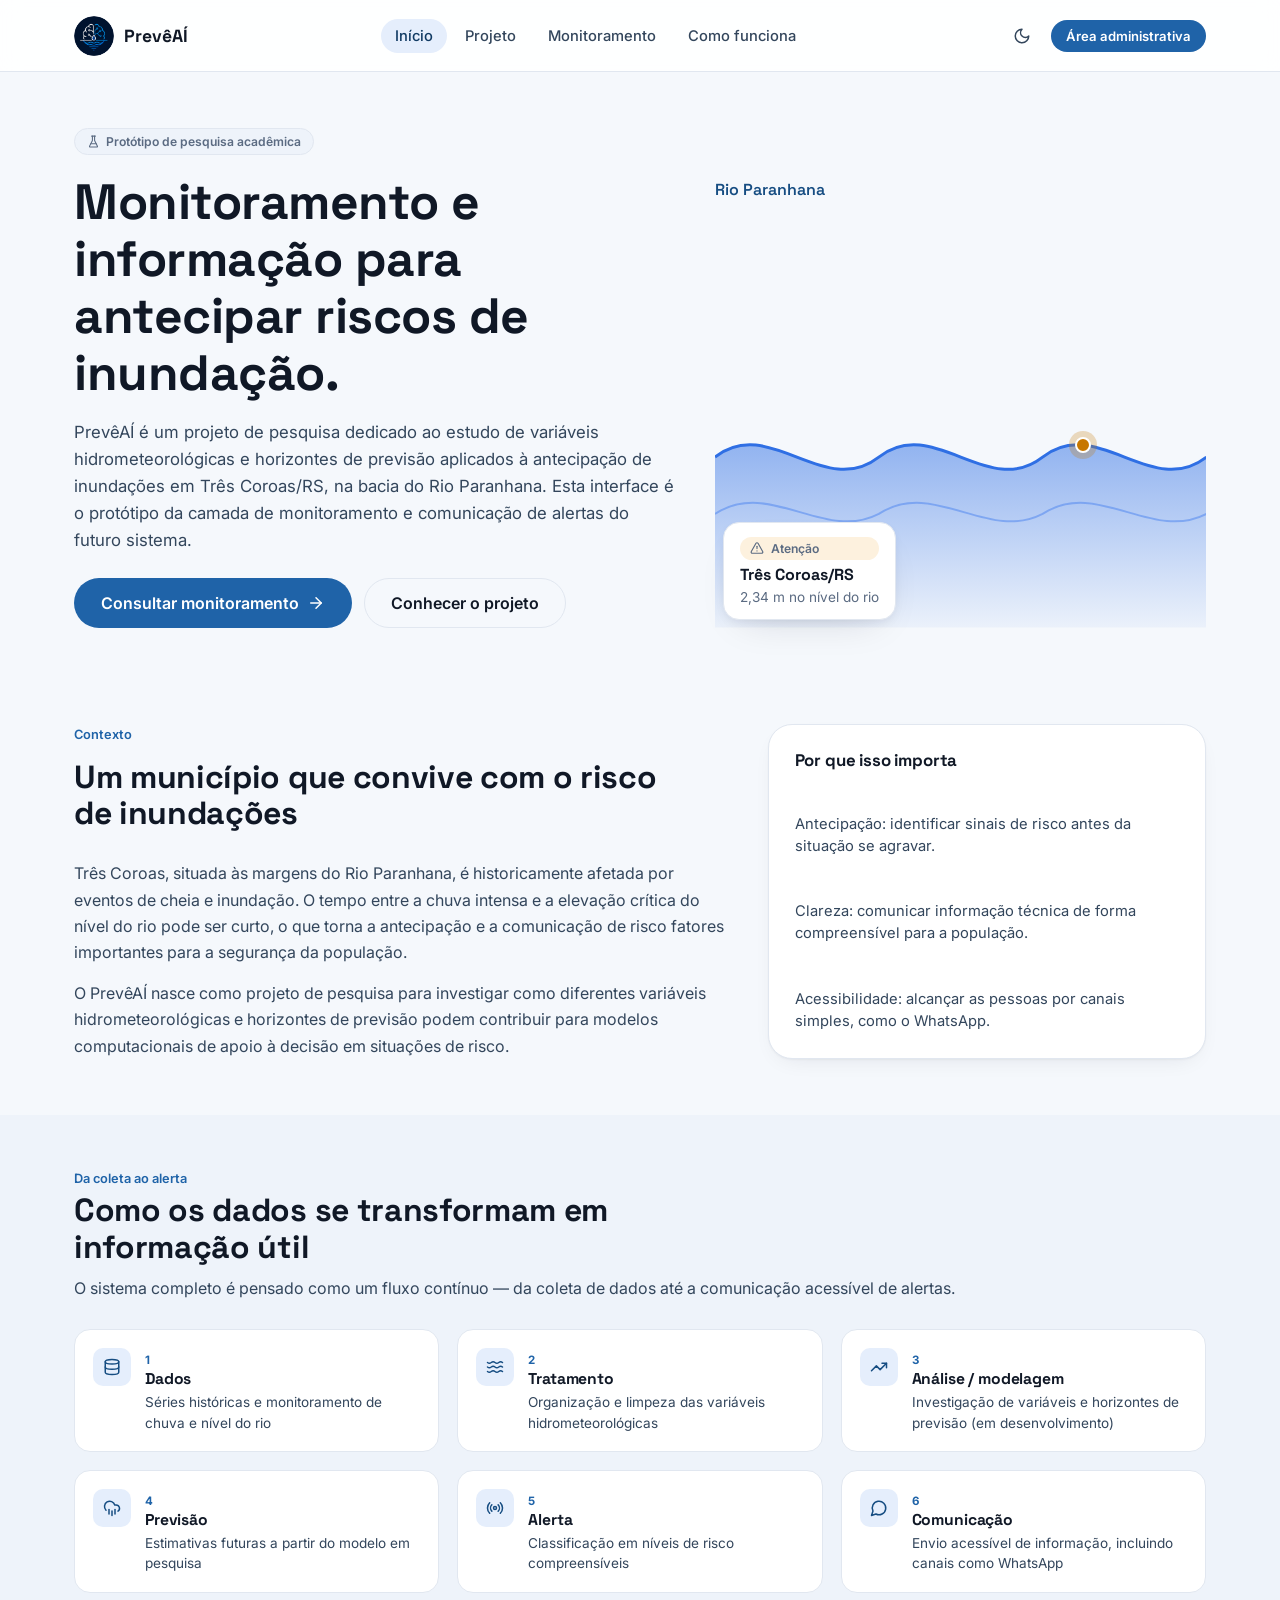
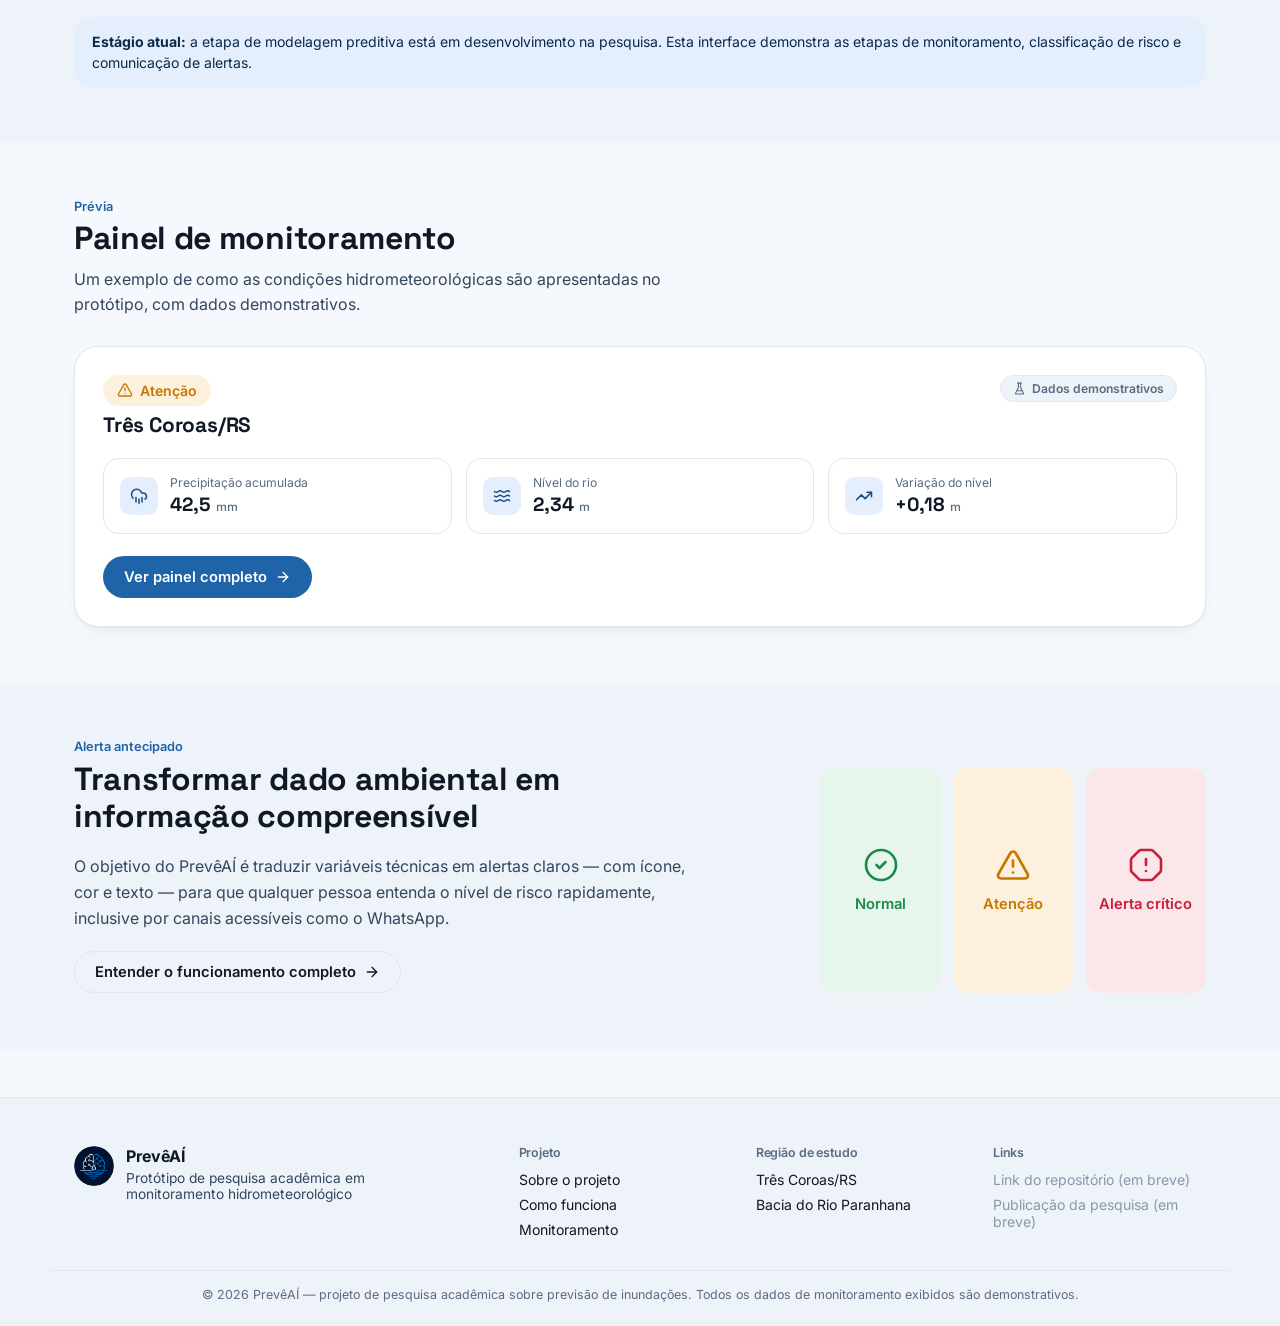
==== commit b4760927: "arrumando a formatação de index.html" ====
--- a/index.html
+++ b/index.html
@@ -3,37 +3,57 @@
 
 <head>
   <meta charset="UTF-8" />
+
   <link rel="icon" type="image/png" href="assets/img/favicon.png" />
   <link rel="apple-touch-icon" href="assets/img/apple-touch-icon.png" />
+
   <meta name="viewport" content="width=device-width, initial-scale=1, viewport-fit=cover" />
+
   <meta name="description"
     content="PrevêAÍ — protótipo de monitoramento hidrometeorológico e alertas de inundação para Três Coroas/RS." />
+
   <title>PrevêAÍ — Monitoramento hidrometeorológico</title>
+
   <link rel="preconnect" href="https://fonts.googleapis.com" />
   <link rel="preconnect" href="https://fonts.gstatic.com" crossorigin />
+
   <link
     href="https://fonts.googleapis.com/css2?family=Inter:wght@400;500;600;700;800&family=Space+Grotesk:wght@500;600;700&display=swap"
     rel="stylesheet" />
+
   <link rel="stylesheet" href="css/global.css" />
   <link rel="stylesheet" href="css/layout.css" />
   <link rel="stylesheet" href="css/components.css" />
 </head>
 
 <body>
-  <a href="#conteudo-principal" class="skip-link">Pular para o conteúdo principal</a>
+
+  <a href="#conteudo-principal" class="skip-link">
+    Pular para o conteúdo principal
+  </a>
+
   <div class="app-shell">
+
     <header class="site-header">
       <div class="container site-header__inner">
-        <a href="index.html" class="brand" aria-label="PrevêAÍ — página inicial"><span class="brand__mark"
-            aria-hidden="true"><img src="assets/img/logo-preveai.png" alt="" width="40" height="40"
-              decoding="async" /></span><span class="brand__name">PrevêAÍ</span></a>
+
+        <a href="index.html" class="brand" aria-label="PrevêAÍ — página inicial">
+          <span class="brand__mark" aria-hidden="true">
+            <img src="assets/img/logo-preveai.png" alt="" width="40" height="40" decoding="async" />
+          </span>
+
+          <span class="brand__name">PrevêAÍ</span>
+        </a>
+
         <nav class="site-nav" aria-label="Navegação principal">
           <a href="index.html" class="site-nav__link is-active">Início</a>
           <a href="projeto.html" class="site-nav__link">Projeto</a>
           <a href="monitoramento.html" class="site-nav__link">Monitoramento</a>
           <a href="como-funciona.html" class="site-nav__link">Como funciona</a>
         </nav>
+
         <div class="site-header__actions">
+
           <button type="button" class="icon-button" data-action="toggle-theme" aria-label="Ativar tema escuro">
             <svg xmlns="http://www.w3.org/2000/svg" width="18" height="18" viewBox="0 0 24 24" fill="none"
               stroke="currentColor" stroke-width="2" stroke-linecap="round" stroke-linejoin="round" aria-hidden="true"
@@ -41,394 +61,743 @@
               <path d="M12 3a6 6 0 0 0 9 9 9 9 0 1 1-9-9Z" />
             </svg>
           </button>
+
           <div class="admin-quick" data-admin-session hidden>
-            <a href="admin.html" class="button button--ghost button--sm"><svg xmlns="http://www.w3.org/2000/svg"
-                width="16" height="16" viewBox="0 0 24 24" fill="none" stroke="currentColor" stroke-width="2"
-                stroke-linecap="round" stroke-linejoin="round" aria-hidden="true" focusable="false">
+
+            <a href="admin.html" class="button button--ghost button--sm">
+              <svg xmlns="http://www.w3.org/2000/svg" width="16" height="16" viewBox="0 0 24 24" fill="none"
+                stroke="currentColor" stroke-width="2" stroke-linecap="round" stroke-linejoin="round" aria-hidden="true"
+                focusable="false">
                 <path
                   d="M20 13c0 5-3.5 7.5-7.66 8.95a1 1 0 0 1-.67-.01C7.5 20.5 4 18 4 13V6a1 1 0 0 1 1-1c2 0 4.5-1.2 6.24-2.72a1.17 1.17 0 0 1 1.52 0C14.51 3.81 17 5 19 5a1 1 0 0 1 1 1z" />
                 <path d="m9 12 2 2 4-4" />
-              </svg> Painel</a>
+              </svg>
+              Painel
+            </a>
+
             <button type="button" class="icon-button" data-action="logout"
-              aria-label="Encerrar sessão de administrador"><svg xmlns="http://www.w3.org/2000/svg" width="18"
-                height="18" viewBox="0 0 24 24" fill="none" stroke="currentColor" stroke-width="2"
-                stroke-linecap="round" stroke-linejoin="round" aria-hidden="true" focusable="false">
+              aria-label="Encerrar sessão de administrador">
+              <svg xmlns="http://www.w3.org/2000/svg" width="18" height="18" viewBox="0 0 24 24" fill="none"
+                stroke="currentColor" stroke-width="2" stroke-linecap="round" stroke-linejoin="round" aria-hidden="true"
+                focusable="false">
                 <path d="M9 21H5a2 2 0 0 1-2-2V5a2 2 0 0 1 2-2h4" />
                 <polyline points="16 17 21 12 16 7" />
                 <line x1="21" x2="9" y1="12" y2="12" />
-              </svg></button>
-          </div>
-          <a href="login.html" class="button button--primary button--sm" data-admin-login>Área administrativa</a>
+              </svg>
+            </button>
+
+          </div>
+
+          <a href="login.html" class="button button--primary button--sm" data-admin-login>
+            Área administrativa
+          </a>
+
         </div>
       </div>
     </header>
+
     <main id="conteudo-principal" class="app-main">
+
       <section class="hero">
         <div class="container hero__grid">
-          <div class="hero__content"><span class="demo-badge"><svg xmlns="http://www.w3.org/2000/svg" width="13"
-                height="13" viewBox="0 0 24 24" fill="none" stroke="currentColor" stroke-width="2"
-                stroke-linecap="round" stroke-linejoin="round" aria-hidden="true" focusable="false">
+
+          <div class="hero__content">
+
+            <span class="demo-badge">
+              <svg xmlns="http://www.w3.org/2000/svg" width="13" height="13" viewBox="0 0 24 24" fill="none"
+                stroke="currentColor" stroke-width="2" stroke-linecap="round" stroke-linejoin="round" aria-hidden="true"
+                focusable="false">
                 <path
                   d="M10 2v7.527a2 2 0 0 1-.211.896L4.72 20.55a1 1 0 0 0 .9 1.45h12.76a1 1 0 0 0 .9-1.45l-5.069-10.127A2 2 0 0 1 14 9.527V2" />
                 <path d="M8.5 2h7" />
                 <path d="M7 16h10" />
-              </svg>Protótipo de pesquisa acadêmica</span>
-            <h1>Monitoramento e informação para antecipar riscos de inundação.</h1>
-            <p class="hero__lead">PrevêAÍ é um projeto de pesquisa dedicado ao estudo de variáveis hidrometeorológicas e
-              horizontes de previsão aplicados à antecipação de inundações em Três Coroas/RS, na bacia do Rio Paranhana.
-              Esta interface é o protótipo da camada de monitoramento e comunicação de alertas do futuro sistema.</p>
-            <div class="hero__actions"><a href="monitoramento.html" class="button button--primary button--lg">Consultar
-                monitoramento <svg xmlns="http://www.w3.org/2000/svg" width="18" height="18" viewBox="0 0 24 24"
-                  fill="none" stroke="currentColor" stroke-width="2" stroke-linecap="round" stroke-linejoin="round"
+              </svg>
+              Protótipo de pesquisa acadêmica
+            </span>
+
+            <h1>
+              Monitoramento e informação para antecipar riscos de inundação.
+            </h1>
+
+            <p class="hero__lead">
+              PrevêAÍ é um projeto de pesquisa dedicado ao estudo de variáveis
+              hidrometeorológicas e horizontes de previsão aplicados à
+              antecipação de inundações em Três Coroas/RS, na bacia do Rio
+              Paranhana. Esta interface é o protótipo da camada de monitoramento
+              e comunicação de alertas do futuro sistema.
+            </p>
+
+            <div class="hero__actions">
+
+              <a href="monitoramento.html" class="button button--primary button--lg">
+                Consultar monitoramento
+
+                <svg xmlns="http://www.w3.org/2000/svg" width="18" height="18" viewBox="0 0 24 24" fill="none"
+                  stroke="currentColor" stroke-width="2" stroke-linecap="round" stroke-linejoin="round"
                   aria-hidden="true" focusable="false">
                   <path d="M5 12h14" />
                   <path d="m12 5 7 7-7 7" />
-                </svg></a><a href="projeto.html" class="button button--ghost button--lg">Conhecer o projeto</a></div>
-          </div>
-          <div class="hero__visual" aria-hidden="true"><span class="hero__visual-label">Rio Paranhana</span><svg
-              viewBox="0 0 360 320" preserveAspectRatio="none" class="hero__wave">
+                </svg>
+              </a>
+
+              <a href="projeto.html" class="button button--ghost button--lg">
+                Conhecer o projeto
+              </a>
+
+            </div>
+          </div>
+
+          <div class="hero__visual" aria-hidden="true">
+
+            <span class="hero__visual-label">
+              Rio Paranhana
+            </span>
+
+            <svg viewBox="0 0 360 320" preserveAspectRatio="none" class="hero__wave">
               <defs>
                 <linearGradient id="heroWave" x1="0" y1="0" x2="0" y2="1">
                   <stop offset="0%" stop-color="var(--color-brand-500)" stop-opacity="0.5" />
                   <stop offset="100%" stop-color="var(--color-brand-500)" stop-opacity="0.05" />
                 </linearGradient>
               </defs>
+
               <path
                 d="M0 200 C 40 170, 80 230, 120 200 C 160 170, 200 230, 240 200 C 280 170, 320 230, 360 200 L 360 320 L 0 320 Z"
                 fill="url(#heroWave)" />
+
               <path d="M0 200 C 40 170, 80 230, 120 200 C 160 170, 200 230, 240 200 C 280 170, 320 230, 360 200"
                 fill="none" stroke="var(--color-brand-500)" stroke-width="3" vector-effect="non-scaling-stroke" />
+
               <path d="M0 240 C 40 215, 80 260, 120 240 C 160 215, 200 260, 240 240 C 280 215, 320 260, 360 240"
                 fill="none" stroke="var(--color-brand-400)" stroke-width="2" opacity="0.6"
                 vector-effect="non-scaling-stroke" />
-            </svg><span class="hero__marker"><span class="hero__marker-ring"></span><span
-                class="hero__marker-dot"></span></span>
-            <div class="hero__visual-card"><span class="risk-badge risk-badge--atencao risk-badge--sm"
-                role="status"><svg xmlns="http://www.w3.org/2000/svg" width="14" height="14" viewBox="0 0 24 24"
-                  fill="none" stroke="currentColor" stroke-width="2" stroke-linecap="round" stroke-linejoin="round"
+            </svg>
+
+            <span class="hero__marker">
+              <span class="hero__marker-ring"></span>
+              <span class="hero__marker-dot"></span>
+            </span>
+
+            <div class="hero__visual-card">
+
+              <span class="risk-badge risk-badge--atencao risk-badge--sm" role="status">
+                <svg xmlns="http://www.w3.org/2000/svg" width="14" height="14" viewBox="0 0 24 24" fill="none"
+                  stroke="currentColor" stroke-width="2" stroke-linecap="round" stroke-linejoin="round"
                   aria-hidden="true" focusable="false">
                   <path d="m21.73 18-8-14a2 2 0 0 0-3.48 0l-8 14A2 2 0 0 0 4 21h16a2 2 0 0 0 1.73-3" />
                   <path d="M12 9v4" />
                   <path d="M12 17h.01" />
-                </svg><span>Atenção</span></span><strong>Três Coroas/RS</strong><span>2,34 m no nível do rio</span>
-            </div>
-          </div>
+                </svg>
+                <span>Atenção</span>
+              </span>
+
+              <strong>Três Coroas/RS</strong>
+              <span>2,34 m no nível do rio</span>
+
+            </div>
+          </div>
+
         </div>
       </section>
+
       <section class="section">
+
         <div class="container problem-grid">
+
           <div>
+
             <div class="section-heading">
               <p class="section-heading__eyebrow">Contexto</p>
-              <h2>Um município que convive com o risco de inundações</h2>
-            </div>
-            <p>Três Coroas, situada às margens do Rio Paranhana, é historicamente afetada por eventos de cheia e
-              inundação. O tempo entre a chuva intensa e a elevação crítica do nível do rio pode ser curto, o que torna
-              a antecipação e a comunicação de risco fatores importantes para a segurança da população.</p>
-            <p>O PrevêAÍ nasce como projeto de pesquisa para investigar como diferentes variáveis hidrometeorológicas e
-              horizontes de previsão podem contribuir para modelos computacionais de apoio à decisão em situações de
-              risco.</p>
-          </div>
+
+              <h2>
+                Um município que convive com o risco de inundações
+              </h2>
+            </div>
+
+            <p>
+              Três Coroas, situada às margens do Rio Paranhana, é historicamente
+              afetada por eventos de cheia e inundação. O tempo entre a chuva
+              intensa e a elevação crítica do nível do rio pode ser curto, o que
+              torna a antecipação e a comunicação de risco fatores importantes
+              para a segurança da população.
+            </p>
+
+            <p>
+              O PrevêAÍ nasce como projeto de pesquisa para investigar como
+              diferentes variáveis hidrometeorológicas e horizontes de previsão
+              podem contribuir para modelos computacionais de apoio à decisão em
+              situações de risco.
+            </p>
+
+          </div>
+
           <div class="problem-card">
+
             <h3>Por que isso importa</h3>
+
             <ul>
-              <li>Antecipação: identificar sinais de risco antes da situação se agravar.</li>
-              <li>Clareza: comunicar informação técnica de forma compreensível para a população.</li>
-              <li>Acessibilidade: alcançar as pessoas por canais simples, como o WhatsApp.</li>
+              <li>
+                Antecipação: identificar sinais de risco antes da situação se agravar.
+              </li>
+              <li>
+                Clareza: comunicar informação técnica de forma compreensível para a população.
+              </li>
+              <li>
+                Acessibilidade: alcançar as pessoas por canais simples, como o WhatsApp.
+              </li>
             </ul>
-          </div>
+
+          </div>
+
         </div>
       </section>
+
       <section class="section section--alt">
+
         <div class="container">
+
           <div class="section-heading">
-            <p class="section-heading__eyebrow">Da coleta ao alerta</p>
-            <h2>Como os dados se transformam em informação útil</h2>
-            <p class="section-heading__desc">O sistema completo é pensado como um fluxo contínuo — da coleta de dados
-              até a comunicação acessível de alertas.</p>
-          </div>
+
+            <p class="section-heading__eyebrow">
+              Da coleta ao alerta
+            </p>
+
+            <h2>
+              Como os dados se transformam em informação útil
+            </h2>
+
+            <p class="section-heading__desc">
+              O sistema completo é pensado como um fluxo contínuo — da coleta
+              de dados até a comunicação acessível de alertas.
+            </p>
+
+          </div>
+
           <div class="pipeline">
+
             <div class="pipeline__step">
-              <div class="pipeline__icon"><svg xmlns="http://www.w3.org/2000/svg" width="18" height="18"
-                  viewBox="0 0 24 24" fill="none" stroke="currentColor" stroke-width="2" stroke-linecap="round"
-                  stroke-linejoin="round" aria-hidden="true" focusable="false">
+
+              <div class="pipeline__icon">
+                <svg xmlns="http://www.w3.org/2000/svg" width="18" height="18" viewBox="0 0 24 24" fill="none"
+                  stroke="currentColor" stroke-width="2" stroke-linecap="round" stroke-linejoin="round"
+                  aria-hidden="true" focusable="false">
                   <ellipse cx="12" cy="5" rx="9" ry="3" />
                   <path d="M3 5V19A9 3 0 0 0 21 19V5" />
                   <path d="M3 12A9 3 0 0 0 21 12" />
-                </svg></div>
-              <div><span class="pipeline__index">1</span>
+                </svg>
+              </div>
+
+              <div>
+                <span class="pipeline__index">1</span>
                 <h3>Dados</h3>
-                <p>Séries históricas e monitoramento de chuva e nível do rio</p>
-              </div>
-            </div>
+                <p>
+                  Séries históricas e monitoramento de chuva e nível do rio
+                </p>
+              </div>
+
+            </div>
+
             <div class="pipeline__step">
-              <div class="pipeline__icon"><svg xmlns="http://www.w3.org/2000/svg" width="18" height="18"
-                  viewBox="0 0 24 24" fill="none" stroke="currentColor" stroke-width="2" stroke-linecap="round"
-                  stroke-linejoin="round" aria-hidden="true" focusable="false">
+
+              <div class="pipeline__icon">
+                <svg xmlns="http://www.w3.org/2000/svg" width="18" height="18" viewBox="0 0 24 24" fill="none"
+                  stroke="currentColor" stroke-width="2" stroke-linecap="round" stroke-linejoin="round"
+                  aria-hidden="true" focusable="false">
                   <path d="M2 6c.6.5 1.2 1 2.5 1C7 7 7 5 9.5 5c2.6 0 2.4 2 5 2 2.5 0 2.5-2 5-2 1.3 0 1.9.5 2.5 1" />
                   <path d="M2 12c.6.5 1.2 1 2.5 1 2.5 0 2.5-2 5-2 2.6 0 2.4 2 5 2 2.5 0 2.5-2 5-2 1.3 0 1.9.5 2.5 1" />
                   <path d="M2 18c.6.5 1.2 1 2.5 1 2.5 0 2.5-2 5-2 2.6 0 2.4 2 5 2 2.5 0 2.5-2 5-2 1.3 0 1.9.5 2.5 1" />
-                </svg></div>
-              <div><span class="pipeline__index">2</span>
+                </svg>
+              </div>
+
+              <div>
+                <span class="pipeline__index">2</span>
                 <h3>Tratamento</h3>
-                <p>Organização e limpeza das variáveis hidrometeorológicas</p>
-              </div>
-            </div>
+                <p>
+                  Organização e limpeza das variáveis hidrometeorológicas
+                </p>
+              </div>
+
+            </div>
+
             <div class="pipeline__step">
-              <div class="pipeline__icon"><svg xmlns="http://www.w3.org/2000/svg" width="18" height="18"
-                  viewBox="0 0 24 24" fill="none" stroke="currentColor" stroke-width="2" stroke-linecap="round"
-                  stroke-linejoin="round" aria-hidden="true" focusable="false">
+
+              <div class="pipeline__icon">
+                <svg xmlns="http://www.w3.org/2000/svg" width="18" height="18" viewBox="0 0 24 24" fill="none"
+                  stroke="currentColor" stroke-width="2" stroke-linecap="round" stroke-linejoin="round"
+                  aria-hidden="true" focusable="false">
                   <polyline points="22 7 13.5 15.5 8.5 10.5 2 17" />
                   <polyline points="16 7 22 7 22 13" />
-                </svg></div>
-              <div><span class="pipeline__index">3</span>
+                </svg>
+              </div>
+
+              <div>
+                <span class="pipeline__index">3</span>
                 <h3>Análise / modelagem</h3>
-                <p>Investigação de variáveis e horizontes de previsão (em desenvolvimento)</p>
-              </div>
-            </div>
+                <p>
+                  Investigação de variáveis e horizontes de previsão (em desenvolvimento)
+                </p>
+              </div>
+
+            </div>
+
             <div class="pipeline__step">
-              <div class="pipeline__icon"><svg xmlns="http://www.w3.org/2000/svg" width="18" height="18"
-                  viewBox="0 0 24 24" fill="none" stroke="currentColor" stroke-width="2" stroke-linecap="round"
-                  stroke-linejoin="round" aria-hidden="true" focusable="false">
+
+              <div class="pipeline__icon">
+                <svg xmlns="http://www.w3.org/2000/svg" width="18" height="18" viewBox="0 0 24 24" fill="none"
+                  stroke="currentColor" stroke-width="2" stroke-linecap="round" stroke-linejoin="round"
+                  aria-hidden="true" focusable="false">
                   <path d="M4 14.899A7 7 0 1 1 15.71 8h1.79a4.5 4.5 0 0 1 2.5 8.242" />
                   <path d="M16 14v6" />
                   <path d="M8 14v6" />
                   <path d="M12 16v6" />
-                </svg></div>
-              <div><span class="pipeline__index">4</span>
+                </svg>
+              </div>
+
+              <div>
+                <span class="pipeline__index">4</span>
                 <h3>Previsão</h3>
-                <p>Estimativas futuras a partir do modelo em pesquisa</p>
-              </div>
-            </div>
+                <p>
+                  Estimativas futuras a partir do modelo em pesquisa
+                </p>
+              </div>
+
+            </div>
+
             <div class="pipeline__step">
-              <div class="pipeline__icon"><svg xmlns="http://www.w3.org/2000/svg" width="18" height="18"
-                  viewBox="0 0 24 24" fill="none" stroke="currentColor" stroke-width="2" stroke-linecap="round"
-                  stroke-linejoin="round" aria-hidden="true" focusable="false">
+
+              <div class="pipeline__icon">
+                <svg xmlns="http://www.w3.org/2000/svg" width="18" height="18" viewBox="0 0 24 24" fill="none"
+                  stroke="currentColor" stroke-width="2" stroke-linecap="round" stroke-linejoin="round"
+                  aria-hidden="true" focusable="false">
                   <path d="M4.9 19.1C1 15.2 1 8.8 4.9 4.9" />
                   <path d="M7.8 16.2c-2.3-2.3-2.3-6.1 0-8.5" />
                   <circle cx="12" cy="12" r="2" />
                   <path d="M16.2 7.8c2.3 2.3 2.3 6.1 0 8.5" />
                   <path d="M19.1 4.9C23 8.8 23 15.1 19.1 19" />
-                </svg></div>
-              <div><span class="pipeline__index">5</span>
+                </svg>
+              </div>
+
+              <div>
+                <span class="pipeline__index">5</span>
                 <h3>Alerta</h3>
-                <p>Classificação em níveis de risco compreensíveis</p>
-              </div>
-            </div>
+                <p>
+                  Classificação em níveis de risco compreensíveis
+                </p>
+              </div>
+
+            </div>
+
             <div class="pipeline__step">
-              <div class="pipeline__icon"><svg xmlns="http://www.w3.org/2000/svg" width="18" height="18"
-                  viewBox="0 0 24 24" fill="none" stroke="currentColor" stroke-width="2" stroke-linecap="round"
-                  stroke-linejoin="round" aria-hidden="true" focusable="false">
+
+              <div class="pipeline__icon">
+                <svg xmlns="http://www.w3.org/2000/svg" width="18" height="18" viewBox="0 0 24 24" fill="none"
+                  stroke="currentColor" stroke-width="2" stroke-linecap="round" stroke-linejoin="round"
+                  aria-hidden="true" focusable="false">
                   <path d="M7.9 20A9 9 0 1 0 4 16.1L2 22Z" />
-                </svg></div>
-              <div><span class="pipeline__index">6</span>
+                </svg>
+              </div>
+
+              <div>
+                <span class="pipeline__index">6</span>
                 <h3>Comunicação</h3>
-                <p>Envio acessível de informação, incluindo canais como WhatsApp</p>
-              </div>
-            </div>
-          </div>
-          <p class="pipeline__note"><strong>Estágio atual:</strong> a etapa de modelagem preditiva está em
-            desenvolvimento na pesquisa. Esta interface demonstra as etapas de monitoramento, classificação de risco e
-            comunicação de alertas.</p>
+                <p>
+                  Envio acessível de informação, incluindo canais como WhatsApp
+                </p>
+              </div>
+
+            </div>
+
+          </div>
+
+          <p class="pipeline__note">
+            <strong>Estágio atual:</strong> a etapa de modelagem preditiva está
+            em desenvolvimento na pesquisa. Esta interface demonstra as etapas
+            de monitoramento, classificação de risco e comunicação de alertas.
+          </p>
+
         </div>
       </section>
+
       <section class="section">
+
         <div class="container">
+
           <div class="section-heading">
+
             <p class="section-heading__eyebrow">Prévia</p>
+
             <h2>Painel de monitoramento</h2>
-            <p class="section-heading__desc">Um exemplo de como as condições hidrometeorológicas são apresentadas no
-              protótipo, com dados demonstrativos.</p>
-          </div>
+
+            <p class="section-heading__desc">
+              Um exemplo de como as condições hidrometeorológicas são
+              apresentadas no protótipo, com dados demonstrativos.
+            </p>
+
+          </div>
+
           <div class="monitoring-preview">
+
             <div class="monitoring-preview__header">
-              <div><span class="risk-badge risk-badge--atencao risk-badge--md" role="status"><svg
-                    xmlns="http://www.w3.org/2000/svg" width="16" height="16" viewBox="0 0 24 24" fill="none"
+
+              <div>
+
+                <span class="risk-badge risk-badge--atencao risk-badge--md" role="status">
+                  <svg xmlns="http://www.w3.org/2000/svg" width="16" height="16" viewBox="0 0 24 24" fill="none"
                     stroke="currentColor" stroke-width="2" stroke-linecap="round" stroke-linejoin="round"
                     aria-hidden="true" focusable="false">
                     <path d="m21.73 18-8-14a2 2 0 0 0-3.48 0l-8 14A2 2 0 0 0 4 21h16a2 2 0 0 0 1.73-3" />
                     <path d="M12 9v4" />
                     <path d="M12 17h.01" />
-                  </svg><span>Atenção</span></span>
+                  </svg>
+                  <span>Atenção</span>
+                </span>
+
                 <h3>Três Coroas/RS</h3>
-              </div><span class="demo-badge"><svg xmlns="http://www.w3.org/2000/svg" width="13" height="13"
-                  viewBox="0 0 24 24" fill="none" stroke="currentColor" stroke-width="2" stroke-linecap="round"
-                  stroke-linejoin="round" aria-hidden="true" focusable="false">
+
+              </div>
+
+              <span class="demo-badge">
+
+                <svg xmlns="http://www.w3.org/2000/svg" width="13" height="13" viewBox="0 0 24 24" fill="none"
+                  stroke="currentColor" stroke-width="2" stroke-linecap="round" stroke-linejoin="round"
+                  aria-hidden="true" focusable="false">
                   <path
                     d="M10 2v7.527a2 2 0 0 1-.211.896L4.72 20.55a1 1 0 0 0 .9 1.45h12.76a1 1 0 0 0 .9-1.45l-5.069-10.127A2 2 0 0 1 14 9.527V2" />
                   <path d="M8.5 2h7" />
                   <path d="M7 16h10" />
-                </svg>Dados demonstrativos</span>
-            </div>
+                </svg>
+
+                Dados demonstrativos
+
+              </span>
+
+            </div>
+
             <div class="monitoring-preview__stats">
+
               <div class="stat-card">
-                <div class="stat-card__icon" aria-hidden="true"><svg xmlns="http://www.w3.org/2000/svg" width="18"
-                    height="18" viewBox="0 0 24 24" fill="none" stroke="currentColor" stroke-width="2"
-                    stroke-linecap="round" stroke-linejoin="round" aria-hidden="true" focusable="false">
+
+                <div class="stat-card__icon" aria-hidden="true">
+                  <svg xmlns="http://www.w3.org/2000/svg" width="18" height="18" viewBox="0 0 24 24" fill="none"
+                    stroke="currentColor" stroke-width="2" stroke-linecap="round" stroke-linejoin="round"
+                    aria-hidden="true" focusable="false">
                     <path d="M4 14.899A7 7 0 1 1 15.71 8h1.79a4.5 4.5 0 0 1 2.5 8.242" />
                     <path d="M16 14v6" />
                     <path d="M8 14v6" />
                     <path d="M12 16v6" />
-                  </svg></div>
-                <div class="stat-card__body"><span class="stat-card__label">Precipitação acumulada</span><span
-                    class="stat-card__value">42,5<span class="stat-card__unit"> mm</span></span></div>
-              </div>
+                  </svg>
+                </div>
+
+                <div class="stat-card__body">
+                  <span class="stat-card__label">
+                    Precipitação acumulada
+                  </span>
+
+                  <span class="stat-card__value">
+                    42,5
+                    <span class="stat-card__unit"> mm</span>
+                  </span>
+                </div>
+
+              </div>
+
               <div class="stat-card">
-                <div class="stat-card__icon" aria-hidden="true"><svg xmlns="http://www.w3.org/2000/svg" width="18"
-                    height="18" viewBox="0 0 24 24" fill="none" stroke="currentColor" stroke-width="2"
-                    stroke-linecap="round" stroke-linejoin="round" aria-hidden="true" focusable="false">
+
+                <div class="stat-card__icon" aria-hidden="true">
+                  <svg xmlns="http://www.w3.org/2000/svg" width="18" height="18" viewBox="0 0 24 24" fill="none"
+                    stroke="currentColor" stroke-width="2" stroke-linecap="round" stroke-linejoin="round"
+                    aria-hidden="true" focusable="false">
                     <path d="M2 6c.6.5 1.2 1 2.5 1C7 7 7 5 9.5 5c2.6 0 2.4 2 5 2 2.5 0 2.5-2 5-2 1.3 0 1.9.5 2.5 1" />
                     <path
                       d="M2 12c.6.5 1.2 1 2.5 1 2.5 0 2.5-2 5-2 2.6 0 2.4 2 5 2 2.5 0 2.5-2 5-2 1.3 0 1.9.5 2.5 1" />
                     <path
                       d="M2 18c.6.5 1.2 1 2.5 1 2.5 0 2.5-2 5-2 2.6 0 2.4 2 5 2 2.5 0 2.5-2 5-2 1.3 0 1.9.5 2.5 1" />
-                  </svg></div>
-                <div class="stat-card__body"><span class="stat-card__label">Nível do rio</span><span
-                    class="stat-card__value">2,34<span class="stat-card__unit"> m</span></span></div>
-              </div>
+                  </svg>
+                </div>
+
+                <div class="stat-card__body">
+                  <span class="stat-card__label">
+                    Nível do rio
+                  </span>
+
+                  <span class="stat-card__value">
+                    2,34
+                    <span class="stat-card__unit"> m</span>
+                  </span>
+                </div>
+
+              </div>
+
               <div class="stat-card">
-                <div class="stat-card__icon" aria-hidden="true"><svg xmlns="http://www.w3.org/2000/svg" width="18"
-                    height="18" viewBox="0 0 24 24" fill="none" stroke="currentColor" stroke-width="2"
-                    stroke-linecap="round" stroke-linejoin="round" aria-hidden="true" focusable="false">
+
+                <div class="stat-card__icon" aria-hidden="true">
+                  <svg xmlns="http://www.w3.org/2000/svg" width="18" height="18" viewBox="0 0 24 24" fill="none"
+                    stroke="currentColor" stroke-width="2" stroke-linecap="round" stroke-linejoin="round"
+                    aria-hidden="true" focusable="false">
                     <polyline points="22 7 13.5 15.5 8.5 10.5 2 17" />
                     <polyline points="16 7 22 7 22 13" />
-                  </svg></div>
-                <div class="stat-card__body"><span class="stat-card__label">Variação do nível</span><span
-                    class="stat-card__value">+0,18<span class="stat-card__unit"> m</span></span></div>
-              </div>
-            </div><a href="monitoramento.html" class="button button--primary">Ver painel completo <svg
-                xmlns="http://www.w3.org/2000/svg" width="16" height="16" viewBox="0 0 24 24" fill="none"
+                  </svg>
+                </div>
+
+                <div class="stat-card__body">
+                  <span class="stat-card__label">
+                    Variação do nível
+                  </span>
+
+                  <span class="stat-card__value">
+                    +0,18
+                    <span class="stat-card__unit"> m</span>
+                  </span>
+                </div>
+
+              </div>
+
+            </div>
+
+            <a href="monitoramento.html" class="button button--primary">
+              Ver painel completo
+
+              <svg xmlns="http://www.w3.org/2000/svg" width="16" height="16" viewBox="0 0 24 24" fill="none"
                 stroke="currentColor" stroke-width="2" stroke-linecap="round" stroke-linejoin="round" aria-hidden="true"
                 focusable="false">
                 <path d="M5 12h14" />
                 <path d="m12 5 7 7-7 7" />
-              </svg></a>
+              </svg>
+            </a>
+
           </div>
         </div>
       </section>
+
       <section class="section section--alt">
+
         <div class="container early-warning">
+
           <div class="early-warning__text">
+
             <div class="section-heading">
-              <p class="section-heading__eyebrow">Alerta antecipado</p>
-              <h2>Transformar dado ambiental em informação compreensível</h2>
-              <p class="section-heading__desc">O objetivo do PrevêAÍ é traduzir variáveis técnicas em alertas claros —
-                com ícone, cor e texto — para que qualquer pessoa entenda o nível de risco rapidamente, inclusive por
-                canais acessíveis como o WhatsApp.</p>
-            </div><a href="como-funciona.html" class="button button--ghost">Entender o funcionamento completo <svg
-                xmlns="http://www.w3.org/2000/svg" width="16" height="16" viewBox="0 0 24 24" fill="none"
+
+              <p class="section-heading__eyebrow">
+                Alerta antecipado
+              </p>
+
+              <h2>
+                Transformar dado ambiental em informação compreensível
+              </h2>
+
+              <p class="section-heading__desc">
+                O objetivo do PrevêAÍ é traduzir variáveis técnicas em alertas
+                claros — com ícone, cor e texto — para que qualquer pessoa
+                entenda o nível de risco rapidamente, inclusive por canais
+                acessíveis como o WhatsApp.
+              </p>
+
+            </div>
+
+            <a href="como-funciona.html" class="button button--ghost">
+              Entender o funcionamento completo
+
+              <svg xmlns="http://www.w3.org/2000/svg" width="16" height="16" viewBox="0 0 24 24" fill="none"
                 stroke="currentColor" stroke-width="2" stroke-linecap="round" stroke-linejoin="round" aria-hidden="true"
                 focusable="false">
                 <path d="M5 12h14" />
                 <path d="m12 5 7 7-7 7" />
-              </svg></a>
-          </div>
+              </svg>
+            </a>
+
+          </div>
+
           <div class="early-warning__levels" role="list">
-            <div class="level-tile level-tile--normal" role="listitem"><svg xmlns="http://www.w3.org/2000/svg"
-                width="36" height="36" viewBox="0 0 24 24" fill="none" stroke="currentColor" stroke-width="1.75"
-                stroke-linecap="round" stroke-linejoin="round" aria-hidden="true" focusable="false">
+
+            <div class="level-tile level-tile--normal" role="listitem">
+              <svg xmlns="http://www.w3.org/2000/svg" width="36" height="36" viewBox="0 0 24 24" fill="none"
+                stroke="currentColor" stroke-width="1.75" stroke-linecap="round" stroke-linejoin="round"
+                aria-hidden="true" focusable="false">
                 <circle cx="12" cy="12" r="10" />
                 <path d="m9 12 2 2 4-4" />
-              </svg><span>Normal</span></div>
-            <div class="level-tile level-tile--atencao" role="listitem"><svg xmlns="http://www.w3.org/2000/svg"
-                width="36" height="36" viewBox="0 0 24 24" fill="none" stroke="currentColor" stroke-width="1.75"
-                stroke-linecap="round" stroke-linejoin="round" aria-hidden="true" focusable="false">
+              </svg>
+
+              <span>Normal</span>
+            </div>
+
+            <div class="level-tile level-tile--atencao" role="listitem">
+              <svg xmlns="http://www.w3.org/2000/svg" width="36" height="36" viewBox="0 0 24 24" fill="none"
+                stroke="currentColor" stroke-width="1.75" stroke-linecap="round" stroke-linejoin="round"
+                aria-hidden="true" focusable="false">
                 <path d="m21.73 18-8-14a2 2 0 0 0-3.48 0l-8 14A2 2 0 0 0 4 21h16a2 2 0 0 0 1.73-3" />
                 <path d="M12 9v4" />
                 <path d="M12 17h.01" />
-              </svg><span>Atenção</span></div>
-            <div class="level-tile level-tile--critico" role="listitem"><svg xmlns="http://www.w3.org/2000/svg"
-                width="36" height="36" viewBox="0 0 24 24" fill="none" stroke="currentColor" stroke-width="1.75"
-                stroke-linecap="round" stroke-linejoin="round" aria-hidden="true" focusable="false">
+              </svg>
+
+              <span>Atenção</span>
+            </div>
+
+            <div class="level-tile level-tile--critico" role="listitem">
+              <svg xmlns="http://www.w3.org/2000/svg" width="36" height="36" viewBox="0 0 24 24" fill="none"
+                stroke="currentColor" stroke-width="1.75" stroke-linecap="round" stroke-linejoin="round"
+                aria-hidden="true" focusable="false">
                 <path d="M12 16h.01" />
                 <path d="M12 8v4" />
                 <path
                   d="M15.312 2a2 2 0 0 1 1.414.586l4.688 4.688A2 2 0 0 1 22 8.688v6.624a2 2 0 0 1-.586 1.414l-4.688 4.688a2 2 0 0 1-1.414.586H8.688a2 2 0 0 1-1.414-.586l-4.688-4.688A2 2 0 0 1 2 15.312V8.688a2 2 0 0 1 .586-1.414l4.688-4.688A2 2 0 0 1 8.688 2z" />
-              </svg><span>Alerta crítico</span></div>
+              </svg>
+
+              <span>Alerta crítico</span>
+            </div>
+
           </div>
         </div>
       </section>
+
     </main>
+
     <footer class="site-footer">
+
       <div class="container site-footer__inner">
-        <div class="site-footer__brand"><span class="brand__mark" aria-hidden="true"><img
-              src="assets/img/logo-preveai.png" alt="" width="40" height="40" decoding="async" /></span>
-          <div><strong>PrevêAÍ</strong>
-            <p>Protótipo de pesquisa acadêmica em monitoramento hidrometeorológico</p>
-          </div>
+
+        <div class="site-footer__brand">
+
+          <span class="brand__mark" aria-hidden="true">
+            <img src="assets/img/logo-preveai.png" alt="" width="40" height="40" decoding="async" />
+          </span>
+
+          <div>
+            <strong>PrevêAÍ</strong>
+
+            <p>
+              Protótipo de pesquisa acadêmica em monitoramento hidrometeorológico
+            </p>
+          </div>
+
         </div>
+
         <div class="site-footer__cols">
+
           <div>
             <h3>Projeto</h3>
+
             <ul>
-              <li><a href="projeto.html">Sobre o projeto</a></li>
-              <li><a href="como-funciona.html">Como funciona</a></li>
-              <li><a href="monitoramento.html">Monitoramento</a></li>
+              <li>
+                <a href="projeto.html">Sobre o projeto</a>
+              </li>
+              <li>
+                <a href="como-funciona.html">Como funciona</a>
+              </li>
+              <li>
+                <a href="monitoramento.html">Monitoramento</a>
+              </li>
             </ul>
           </div>
+
           <div>
             <h3>Região de estudo</h3>
+
             <ul>
               <li>Três Coroas/RS</li>
               <li>Bacia do Rio Paranhana</li>
             </ul>
           </div>
+
           <div>
             <h3>Links</h3>
+
             <ul>
-              <li><span class="footer-placeholder">Link do repositório (em breve)</span></li>
-              <li><span class="footer-placeholder">Publicação da pesquisa (em breve)</span></li>
+              <li>
+                <span class="footer-placeholder">
+                  Link do repositório (em breve)
+                </span>
+              </li>
+              <li>
+                <span class="footer-placeholder">
+                  Publicação da pesquisa (em breve)
+                </span>
+              </li>
             </ul>
           </div>
+
         </div>
       </div>
+
       <div class="site-footer__bottom container">
-        <p>© 2026 PrevêAÍ — projeto de pesquisa acadêmica sobre previsão de inundações. Todos os dados de monitoramento
-          exibidos são demonstrativos.</p>
+        <p>
+          © 2026 PrevêAÍ — projeto de pesquisa acadêmica sobre previsão de
+          inundações. Todos os dados de monitoramento exibidos são demonstrativos.
+        </p>
       </div>
+
     </footer>
+
     <nav class="bottom-nav" aria-label="Navegação principal (móvel)">
-      <a href="index.html" class="bottom-nav__item is-active"><svg xmlns="http://www.w3.org/2000/svg" width="20"
-          height="20" viewBox="0 0 24 24" fill="none" stroke="currentColor" stroke-width="2" stroke-linecap="round"
-          stroke-linejoin="round" aria-hidden="true" focusable="false">
+
+      <a href="index.html" class="bottom-nav__item is-active">
+        <svg xmlns="http://www.w3.org/2000/svg" width="20" height="20" viewBox="0 0 24 24" fill="none"
+          stroke="currentColor" stroke-width="2" stroke-linecap="round" stroke-linejoin="round" aria-hidden="true"
+          focusable="false">
           <path d="m3 9 9-7 9 7v11a2 2 0 0 1-2 2H5a2 2 0 0 1-2-2z" />
           <polyline points="9 22 9 12 15 12 15 22" />
-        </svg><span>Início</span></a>
-      <a href="projeto.html" class="bottom-nav__item"><svg xmlns="http://www.w3.org/2000/svg" width="20" height="20"
-          viewBox="0 0 24 24" fill="none" stroke="currentColor" stroke-width="2" stroke-linecap="round"
-          stroke-linejoin="round" aria-hidden="true" focusable="false">
+        </svg>
+
+        <span>Início</span>
+      </a>
+
+      <a href="projeto.html" class="bottom-nav__item">
+        <svg xmlns="http://www.w3.org/2000/svg" width="20" height="20" viewBox="0 0 24 24" fill="none"
+          stroke="currentColor" stroke-width="2" stroke-linecap="round" stroke-linejoin="round" aria-hidden="true"
+          focusable="false">
           <path d="M15 2H6a2 2 0 0 0-2 2v16a2 2 0 0 0 2 2h12a2 2 0 0 0 2-2V7Z" />
           <path d="M14 2v4a2 2 0 0 0 2 2h4" />
           <path d="M10 9H8" />
           <path d="M16 13H8" />
           <path d="M16 17H8" />
-        </svg><span>Projeto</span></a>
-      <a href="monitoramento.html" class="bottom-nav__item"><svg xmlns="http://www.w3.org/2000/svg" width="20"
-          height="20" viewBox="0 0 24 24" fill="none" stroke="currentColor" stroke-width="2" stroke-linecap="round"
-          stroke-linejoin="round" aria-hidden="true" focusable="false">
+        </svg>
+
+        <span>Projeto</span>
+      </a>
+
+      <a href="monitoramento.html" class="bottom-nav__item">
+        <svg xmlns="http://www.w3.org/2000/svg" width="20" height="20" viewBox="0 0 24 24" fill="none"
+          stroke="currentColor" stroke-width="2" stroke-linecap="round" stroke-linejoin="round" aria-hidden="true"
+          focusable="false">
           <path
             d="M22 12h-2.48a2 2 0 0 0-1.93 1.46l-2.35 8.36a.25.25 0 0 1-.48 0L9.24 2.18a.25.25 0 0 0-.48 0l-2.35 8.36A2 2 0 0 1 4.49 12H2" />
-        </svg><span>Monitorar</span></a>
-      <a href="como-funciona.html" class="bottom-nav__item"><svg xmlns="http://www.w3.org/2000/svg" width="20"
-          height="20" viewBox="0 0 24 24" fill="none" stroke="currentColor" stroke-width="2" stroke-linecap="round"
-          stroke-linejoin="round" aria-hidden="true" focusable="false">
+        </svg>
+
+        <span>Monitorar</span>
+      </a>
+
+      <a href="como-funciona.html" class="bottom-nav__item">
+        <svg xmlns="http://www.w3.org/2000/svg" width="20" height="20" viewBox="0 0 24 24" fill="none"
+          stroke="currentColor" stroke-width="2" stroke-linecap="round" stroke-linejoin="round" aria-hidden="true"
+          focusable="false">
           <circle cx="12" cy="12" r="10" />
           <path d="M9.09 9a3 3 0 0 1 5.83 1c0 2-3 3-3 3" />
           <path d="M12 17h.01" />
-        </svg><span>Funciona</span></a>
-      <a href="login.html" class="bottom-nav__item" data-admin-nav><svg xmlns="http://www.w3.org/2000/svg" width="20"
-          height="20" viewBox="0 0 24 24" fill="none" stroke="currentColor" stroke-width="2" stroke-linecap="round"
-          stroke-linejoin="round" aria-hidden="true" focusable="false">
+        </svg>
+
+        <span>Funciona</span>
+      </a>
+
+      <a href="login.html" class="bottom-nav__item" data-admin-nav>
+        <svg xmlns="http://www.w3.org/2000/svg" width="20" height="20" viewBox="0 0 24 24" fill="none"
+          stroke="currentColor" stroke-width="2" stroke-linecap="round" stroke-linejoin="round" aria-hidden="true"
+          focusable="false">
           <path
             d="M20 13c0 5-3.5 7.5-7.66 8.95a1 1 0 0 1-.67-.01C7.5 20.5 4 18 4 13V6a1 1 0 0 1 1-1c2 0 4.5-1.2 6.24-2.72a1.17 1.17 0 0 1 1.52 0C14.51 3.81 17 5 19 5a1 1 0 0 1 1 1z" />
           <path d="m9 12 2 2 4-4" />
-        </svg><span>Admin</span></a>
+        </svg>
+
+        <span>Admin</span>
+      </a>
+
     </nav>
 
   </div>
+
   <div class="toast-stack" id="toast-stack" role="status" aria-live="polite"></div>
+
   <script src="js/icons.js"></script>
   <script src="js/app.js"></script>
+
 </body>
 
 </html>
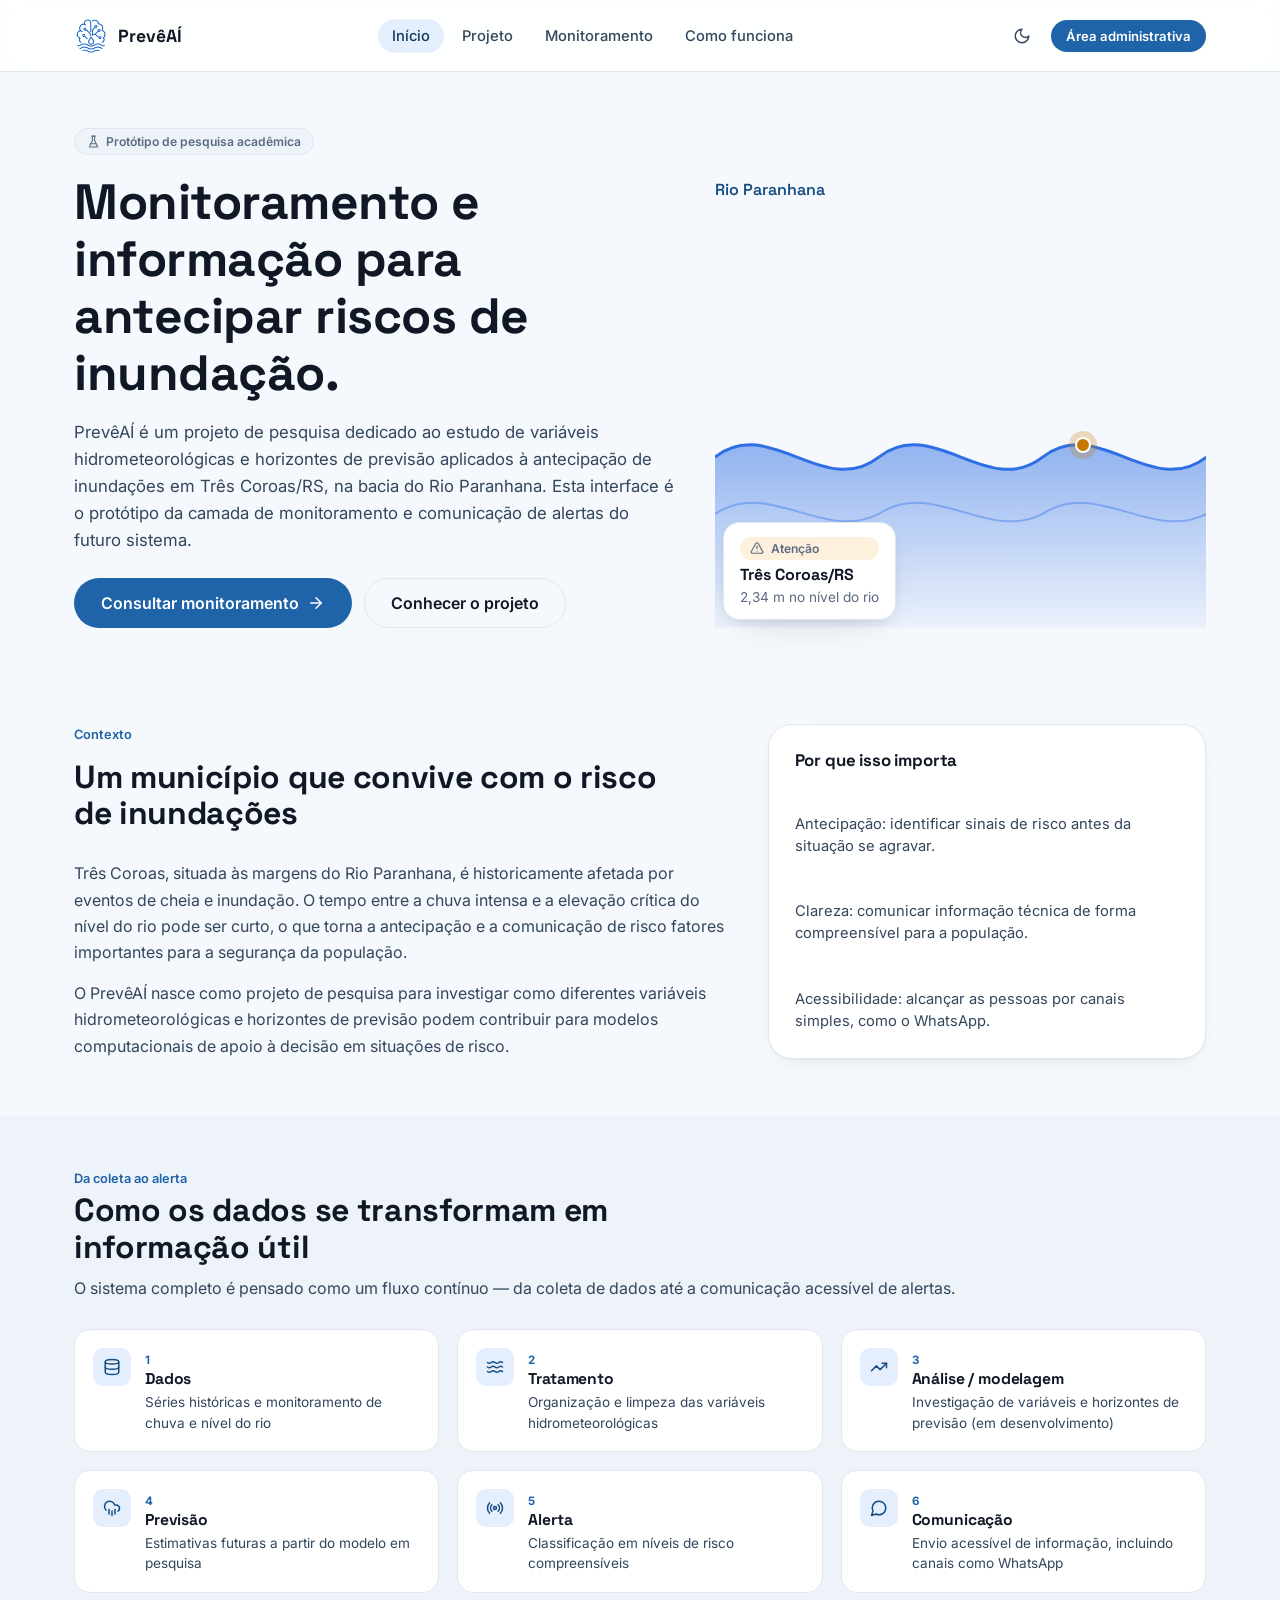
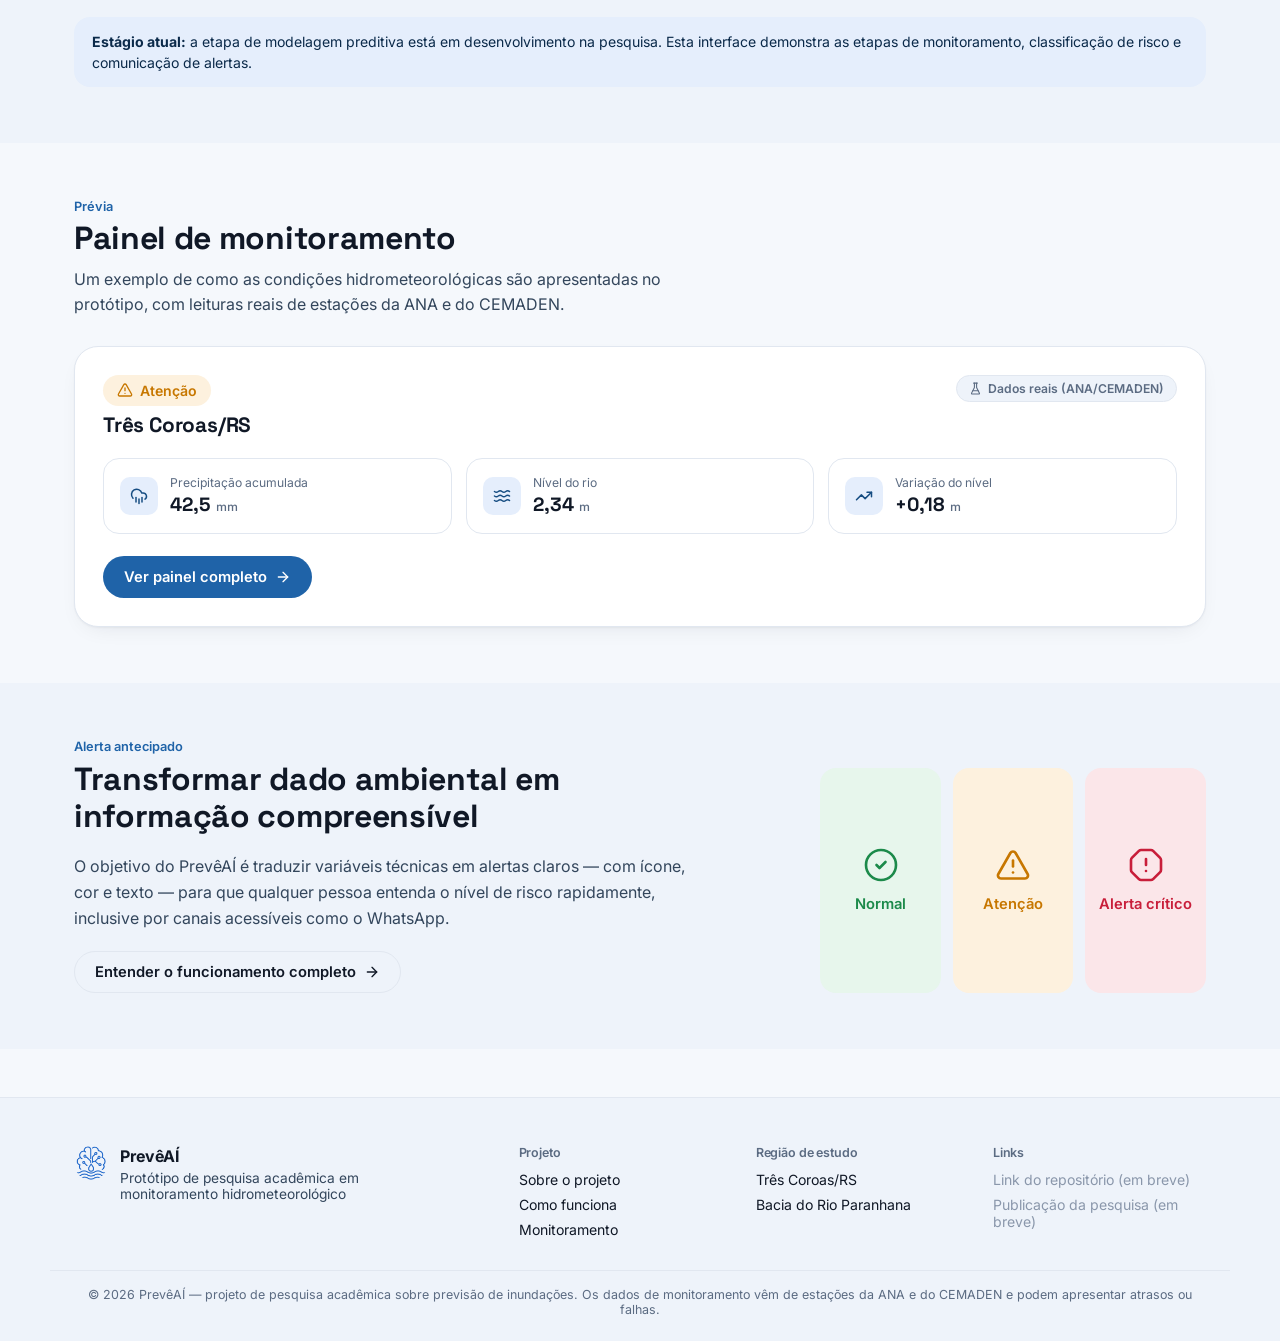
==== commit 084991fe: "Dados reais da ANA e do CEMADEN" ====
--- a/index.html
+++ b/index.html
@@ -21,9 +21,9 @@
     href="https://fonts.googleapis.com/css2?family=Inter:wght@400;500;600;700;800&family=Space+Grotesk:wght@500;600;700&display=swap"
     rel="stylesheet" />
 
-  <link rel="stylesheet" href="css/global.css" />
-  <link rel="stylesheet" href="css/layout.css" />
-  <link rel="stylesheet" href="css/components.css" />
+  <link rel="stylesheet" href="assets/css/global.css" />
+  <link rel="stylesheet" href="assets/css/layout.css" />
+  <link rel="stylesheet" href="assets/css/components.css" />
 </head>
 
 <body>
@@ -430,7 +430,7 @@
 
             <p class="section-heading__desc">
               Um exemplo de como as condições hidrometeorológicas são
-              apresentadas no protótipo, com dados demonstrativos.
+              apresentadas no protótipo, com leituras reais de estações da ANA e do CEMADEN.
             </p>
 
           </div>
@@ -467,7 +467,7 @@
                   <path d="M7 16h10" />
                 </svg>
 
-                Dados demonstrativos
+                Dados reais (ANA/CEMADEN)
 
               </span>
 
@@ -721,7 +721,7 @@
       <div class="site-footer__bottom container">
         <p>
           © 2026 PrevêAÍ — projeto de pesquisa acadêmica sobre previsão de
-          inundações. Todos os dados de monitoramento exibidos são demonstrativos.
+          inundações. Os dados de monitoramento vêm de estações da ANA e do CEMADEN e podem apresentar atrasos ou falhas.
         </p>
       </div>
 
@@ -795,8 +795,8 @@
 
   <div class="toast-stack" id="toast-stack" role="status" aria-live="polite"></div>
 
-  <script src="js/icons.js"></script>
-  <script src="js/app.js"></script>
+  <script src="assets/js/icons.js"></script>
+  <script src="assets/js/app.js"></script>
 
 </body>
 
--- a/assets/css/global.css
+++ b/assets/css/global.css
@@ -0,0 +1,103 @@
+@import url('./tokens.css');
+
+* {
+  box-sizing: border-box;
+}
+
+html {
+  scroll-padding-top: calc(var(--header-h) + 16px);
+}
+
+html,
+body {
+  padding: 0;
+  margin: 0;
+}
+
+body {
+  background: var(--color-bg);
+  color: var(--color-ink);
+  font-family: var(--font-body);
+  -webkit-font-smoothing: antialiased;
+  text-rendering: optimizeLegibility;
+  transition: background-color 0.2s ease, color 0.2s ease;
+}
+
+h1, h2, h3, h4 {
+  font-family: var(--font-display);
+  color: var(--color-ink);
+  line-height: 1.15;
+  margin: 0;
+  letter-spacing: -0.01em;
+}
+
+p {
+  margin: 0;
+  color: var(--color-ink-soft);
+}
+
+a {
+  color: inherit;
+  text-decoration: none;
+}
+
+button {
+  font-family: inherit;
+}
+
+img {
+  max-width: 100%;
+  display: block;
+}
+
+:focus-visible {
+  outline: 2px solid var(--color-brand-500);
+  outline-offset: 2px;
+  border-radius: 4px;
+}
+
+.container {
+  width: 100%;
+  max-width: 1180px;
+  margin: 0 auto;
+  padding: 0 24px;
+}
+
+@media (max-width: 640px) {
+  .container {
+    padding: 0 18px;
+  }
+}
+
+.visually-hidden {
+  position: absolute;
+  width: 1px;
+  height: 1px;
+  padding: 0;
+  margin: -1px;
+  overflow: hidden;
+  clip: rect(0, 0, 0, 0);
+  white-space: nowrap;
+  border: 0;
+}
+
+::selection {
+  background: var(--color-brand-400);
+  color: white;
+}
+
+table {
+  border-collapse: collapse;
+}
+
+@media (prefers-reduced-motion: reduce) {
+  *, *::before, *::after {
+    animation-duration: 0.001ms !important;
+    animation-iteration-count: 1 !important;
+    transition-duration: 0.001ms !important;
+  }
+}
+
+[hidden] {
+  display: none !important;
+}
--- a/assets/css/layout.css
+++ b/assets/css/layout.css
@@ -0,0 +1,422 @@
+.app-shell {
+  display: flex;
+  flex-direction: column;
+  min-height: 100vh;
+}
+
+.app-main {
+  flex: 1;
+  padding-bottom: calc(var(--bottom-nav-h) + var(--safe-bottom) + 8px);
+}
+
+@media (min-width: 861px) {
+  .app-main {
+    padding-bottom: 0;
+  }
+}
+
+.skip-link {
+  position: fixed;
+  top: -100px;
+  left: 12px;
+  z-index: 200;
+  background: var(--color-brand-500);
+  color: white;
+  padding: 10px 16px;
+  border-radius: var(--radius-sm);
+  transition: top 0.15s ease;
+}
+
+.skip-link:focus {
+  top: calc(12px + var(--safe-top));
+}
+
+/* Header */
+.site-header {
+  position: sticky;
+  top: 0;
+  z-index: 100;
+  height: var(--header-h);
+  padding-top: var(--safe-top);
+  background: color-mix(in srgb, var(--color-surface) 88%, transparent);
+  backdrop-filter: blur(10px);
+  border-bottom: 1px solid var(--color-line);
+}
+
+.site-header__inner {
+  height: var(--header-h);
+  display: flex;
+  align-items: center;
+  justify-content: space-between;
+  gap: 20px;
+}
+
+.brand {
+  display: flex;
+  align-items: center;
+  gap: 10px;
+  font-family: var(--font-display);
+  font-weight: 700;
+  font-size: 1.1rem;
+}
+
+.brand__mark {
+  display: inline-flex;
+  align-items: center;
+  justify-content: center;
+  flex: none;
+  width: 34px;
+  height: 34px;
+  border-radius: 50%;
+  overflow: hidden;
+  background: transparent;
+}
+
+.brand__mark img {
+  width: 100%;
+  height: 100%;
+  object-fit: contain;
+}
+
+:root[data-theme='dark'] .brand__mark {
+  background: transparent;
+  box-shadow: none;
+}
+
+.login-card__logo .brand__mark {
+  width: 40px;
+  height: 40px;
+}
+
+.site-nav {
+  display: none;
+  gap: 4px;
+}
+
+@media (min-width: 861px) {
+  .site-nav {
+    display: flex;
+  }
+}
+
+.site-nav__link {
+  padding: 8px 14px;
+  border-radius: 999px;
+  font-size: 0.92rem;
+  font-weight: 500;
+  color: var(--color-ink-soft);
+  transition: background-color 0.15s ease, color 0.15s ease;
+}
+
+.site-nav__link:hover {
+  background: var(--color-bg-alt);
+  color: var(--color-ink);
+}
+
+.site-nav__link.is-active {
+  background: var(--color-brand-100);
+  color: var(--color-brand-800);
+}
+
+.site-header__actions {
+  display: flex;
+  align-items: center;
+  gap: 10px;
+}
+
+.admin-quick {
+  display: none;
+  align-items: center;
+  gap: 8px;
+}
+
+@media (min-width: 640px) {
+  .admin-quick {
+    display: flex;
+  }
+}
+
+/* Bottom nav (mobile) */
+.bottom-nav {
+  position: fixed;
+  bottom: 0;
+  left: 0;
+  right: 0;
+  z-index: 100;
+  display: flex;
+  justify-content: space-around;
+  align-items: center;
+  height: var(--bottom-nav-h);
+  padding-bottom: var(--safe-bottom);
+  background: var(--color-surface);
+  border-top: 1px solid var(--color-line);
+  box-shadow: 0 -4px 16px rgba(16, 24, 38, 0.06);
+}
+
+@media (min-width: 861px) {
+  .bottom-nav {
+    display: none;
+  }
+}
+
+.bottom-nav__item {
+  display: flex;
+  flex-direction: column;
+  align-items: center;
+  gap: 3px;
+  font-size: 0.66rem;
+  font-weight: 500;
+  color: var(--color-slate);
+  padding: 6px 10px;
+  border-radius: var(--radius-sm);
+  min-width: 56px;
+}
+
+.bottom-nav__item.is-active {
+  color: var(--color-brand-600);
+}
+
+/* Footer */
+.site-footer {
+  background: var(--color-bg-alt);
+  border-top: 1px solid var(--color-line);
+  margin-top: 48px;
+}
+
+.site-footer__inner {
+  padding: 48px 24px 32px;
+  display: grid;
+  gap: 32px;
+  grid-template-columns: 1.2fr 2fr;
+}
+
+@media (max-width: 760px) {
+  .site-footer__inner {
+    grid-template-columns: 1fr;
+  }
+}
+
+.site-footer__brand {
+  display: flex;
+  gap: 12px;
+}
+
+.site-footer__brand p {
+  font-size: 0.86rem;
+  margin-top: 4px;
+  max-width: 34ch;
+}
+
+.site-footer__cols {
+  display: grid;
+  grid-template-columns: repeat(3, 1fr);
+  gap: 24px;
+}
+
+@media (max-width: 560px) {
+  .site-footer__cols {
+    grid-template-columns: 1fr 1fr;
+  }
+}
+
+.site-footer__cols h3 {
+  font-size: 0.78rem;
+  text-transform: none;
+  color: var(--color-slate);
+  margin-bottom: 10px;
+  font-family: var(--font-body);
+  font-weight: 600;
+}
+
+.site-footer__cols ul {
+  list-style: none;
+  padding: 0;
+  margin: 0;
+  display: flex;
+  flex-direction: column;
+  gap: 8px;
+  font-size: 0.88rem;
+}
+
+.footer-placeholder {
+  color: var(--color-slate-light);
+}
+
+.site-footer__bottom {
+  padding: 16px 24px calc(24px + var(--safe-bottom));
+  border-top: 1px solid var(--color-line);
+}
+
+.site-footer__bottom p {
+  font-size: 0.78rem;
+  color: var(--color-slate);
+  text-align: center;
+}
+
+/* Hero */
+.hero {
+  --hero-h1-size: clamp(2.1rem, 4.4vw, 3.1rem);
+  padding: 56px 0 40px;
+}
+
+/* Os filhos de .hero__content participam direto do grid: assim o gráfico
+   ocupa as linhas do título até os botões e fica alinhado com eles. */
+.hero__grid {
+  display: grid;
+  grid-template-columns: 1.1fr 0.9fr;
+  column-gap: 40px;
+  row-gap: 18px;
+  align-items: start;
+}
+
+.hero__content {
+  display: contents;
+}
+
+.hero__content > * {
+  grid-column: 1;
+  justify-self: start;
+}
+
+@media (max-width: 900px) {
+  .hero__grid {
+    grid-template-columns: 1fr;
+  }
+}
+
+.hero h1 {
+  font-size: var(--hero-h1-size);
+  max-width: 16ch;
+}
+
+.hero__lead {
+  font-size: 1.05rem;
+  max-width: 56ch;
+  line-height: 1.6;
+}
+
+.hero__actions {
+  display: flex;
+  flex-wrap: wrap;
+  gap: 12px;
+  margin-top: 6px;
+}
+
+.hero__visual {
+  position: relative;
+  grid-column: 2;
+  grid-row: 2 / 5; /* do título (linha 2) até os botões (linha 4) */
+  align-self: stretch;
+  min-height: 260px;
+}
+
+@media (max-width: 900px) {
+  .hero__visual {
+    grid-column: 1;
+    grid-row: auto;
+    min-height: 0;
+    aspect-ratio: 360 / 320;
+    margin-top: 12px;
+  }
+}
+
+.hero__wave {
+  position: absolute;
+  inset: 0;
+  width: 100%;
+  height: 100%;
+}
+
+/* Topo do texto alinhado ao topo das letras do título ao lado */
+.hero__visual-label {
+  position: absolute;
+  left: 0;
+  top: calc(var(--hero-h1-size) * 0.22 - 2px);
+  font-family: var(--font-display);
+  font-size: 1rem;
+  line-height: 1;
+  font-weight: 600;
+  color: var(--color-brand-700);
+}
+
+@media (max-width: 900px) {
+  .hero__visual-label {
+    top: 0;
+  }
+}
+
+/* Marcador sobre a linha do rio (posição = ponto 270,191.6 do viewBox 360x320) */
+.hero__marker {
+  position: absolute;
+  left: 75%;
+  top: 59.875%;
+  width: 0;
+  height: 0;
+}
+
+.hero__marker-dot,
+.hero__marker-ring {
+  position: absolute;
+  border-radius: 50%;
+  background: var(--color-risk-atencao);
+}
+
+.hero__marker-dot {
+  width: 12px;
+  height: 12px;
+  border: 2px solid var(--color-surface);
+  box-sizing: content-box;
+  margin: -8px 0 0 -8px;
+}
+
+.hero__marker-ring {
+  width: 28px;
+  height: 28px;
+  margin: -14px 0 0 -14px;
+  opacity: 0.25;
+  animation: marker-pulse 2.4s ease-out infinite;
+}
+
+@keyframes marker-pulse {
+  0% { transform: scale(0.45); opacity: 0.5; }
+  100% { transform: scale(1.4); opacity: 0; }
+}
+
+.hero__visual-card {
+  position: absolute;
+  bottom: 8px;
+  left: 8px;
+  background: var(--color-surface);
+  border: 1px solid var(--color-line);
+  border-radius: var(--radius-md);
+  padding: 14px 16px;
+  display: flex;
+  flex-direction: column;
+  gap: 4px;
+  box-shadow: var(--shadow-raised);
+  font-size: 0.85rem;
+}
+
+.hero__visual-card strong {
+  font-family: var(--font-display);
+  font-size: 1rem;
+}
+
+.hero__visual-card span {
+  color: var(--color-slate);
+}
+
+.page-hero {
+  padding-top: 44px;
+  padding-bottom: 28px;
+}
+
+.page-hero--admin {
+  padding-bottom: 16px;
+}
+
+.page-lead {
+  font-size: 1.02rem;
+  max-width: 68ch;
+  line-height: 1.65;
+}
--- a/assets/css/components.css
+++ b/assets/css/components.css
@@ -0,0 +1,1593 @@
+/* Sections */
+.section {
+  padding: 56px 0;
+}
+
+section.section.page-hero#search-section, section.section.page-hero#section-funciona {
+  padding-bottom: 10px;
+}
+
+.section--alt {
+  background: var(--color-bg-alt);
+}
+
+.section-heading {
+  max-width: 62ch;
+  margin-bottom: 28px;
+}
+
+.section-heading__eyebrow {
+  font-size: 0.8rem;
+  font-weight: 600;
+  color: var(--color-brand-600);
+  margin-bottom: 6px;
+}
+
+.section-heading h2 {
+  font-size: clamp(1.5rem, 3vw, 2rem);
+}
+
+.section-heading__desc {
+  margin-top: 10px;
+  font-size: 1rem;
+  line-height: 1.6;
+}
+
+/* Seção do fluxo (Da coleta ao alerta): o texto de apoio ocupa a largura da seção,
+   enquanto o título mantém a quebra de linha original */
+.section-heading:has(+ .pipeline) {
+  max-width: none;
+}
+
+.section-heading:has(+ .pipeline) h2 {
+  max-width: 38.4rem;
+}
+
+.two-col {
+  display: grid;
+  grid-template-columns: 1fr 1fr;
+  gap: 40px;
+}
+
+@media (max-width: 760px) {
+  .two-col {
+    grid-template-columns: 1fr;
+    gap: 28px;
+  }
+}
+
+.two-col h2 {
+  font-size: 1.3rem;
+  margin-bottom: 10px;
+}
+
+.two-col p {
+  line-height: 1.65;
+}
+
+/* Buttons */
+.button {
+  display: inline-flex;
+  align-items: center;
+  justify-content: center;
+  gap: 8px;
+  padding: 11px 20px;
+  border-radius: 999px;
+  font-weight: 600;
+  font-size: 0.92rem;
+  border: 1px solid transparent;
+  cursor: pointer;
+  transition: transform 0.12s ease, background-color 0.15s ease, border-color 0.15s ease, box-shadow 0.15s ease;
+  white-space: nowrap;
+}
+
+.button:active {
+  transform: scale(0.98);
+}
+
+.button--primary {
+  background: var(--color-brand-600);
+  color: white;
+}
+
+.button--primary:hover {
+  background: var(--color-brand-700);
+}
+
+.button--ghost {
+  background: transparent;
+  border-color: var(--color-line);
+  color: var(--color-ink);
+}
+
+.button--ghost:hover {
+  background: var(--color-bg-alt);
+}
+
+.button--danger {
+  background: var(--color-risk-critico);
+  color: white;
+}
+
+.button--danger:hover {
+  filter: brightness(0.92);
+}
+
+.button--sm {
+  padding: 7px 14px;
+  font-size: 0.82rem;
+}
+
+.button--lg {
+  padding: 14px 26px;
+  font-size: 1rem;
+}
+
+.button--block {
+  width: 100%;
+}
+
+.button:disabled {
+  opacity: 0.6;
+  cursor: not-allowed;
+}
+
+.icon-button {
+  display: inline-flex;
+  align-items: center;
+  justify-content: center;
+  width: 38px;
+  height: 38px;
+  border-radius: var(--radius-sm);
+  border: 1px solid transparent;
+  background: transparent;
+  color: var(--color-ink-soft);
+  cursor: pointer;
+  transition: background-color 0.15s ease, color 0.15s ease;
+}
+
+.icon-button:hover {
+  background: var(--color-bg-alt);
+  color: var(--color-ink);
+}
+
+.icon-button--danger:hover {
+  background: var(--color-risk-critico-bg);
+  color: var(--color-risk-critico);
+}
+
+/* Demo badge */
+.demo-badge {
+  display: inline-flex;
+  align-items: center;
+  gap: 6px;
+  padding: 5px 12px;
+  border-radius: 999px;
+  background: var(--color-bg-alt);
+  border: 1px solid var(--color-line);
+  color: var(--color-slate);
+  font-size: 0.76rem;
+  font-weight: 600;
+  white-space: nowrap;
+}
+
+/* Risk badge */
+.risk-badge {
+  display: inline-flex;
+  align-items: center;
+  gap: 7px;
+  padding: 7px 14px;
+  border-radius: 999px;
+  font-weight: 600;
+  font-size: 0.88rem;
+}
+
+.risk-badge--sm {
+  padding: 4px 10px;
+  font-size: 0.76rem;
+}
+
+.risk-badge--lg {
+  padding: 10px 18px;
+  font-size: 1rem;
+}
+
+.risk-badge--normal {
+  background: var(--color-risk-normal-bg);
+  color: var(--color-risk-normal);
+}
+
+.risk-badge--atencao {
+  background: var(--color-risk-atencao-bg);
+  color: var(--color-risk-atencao);
+}
+
+.risk-badge--critico {
+  background: var(--color-risk-critico-bg);
+  color: var(--color-risk-critico);
+}
+
+/* Problem section */
+.problem-grid {
+  display: grid;
+  grid-template-columns: 1.2fr 0.8fr;
+  gap: 36px;
+  align-items: stretch;
+}
+
+@media (max-width: 800px) {
+  .problem-grid {
+    grid-template-columns: 1fr;
+  }
+}
+
+.problem-grid p {
+  line-height: 1.65;
+  margin-bottom: 14px;
+}
+
+/* sem margem no último parágrafo, para o card acompanhar exatamente a altura do texto */
+.problem-grid > div > p:last-child {
+  margin-bottom: 0;
+}
+
+.problem-card {
+  background: var(--color-surface);
+  border: 1px solid var(--color-line);
+  border-radius: var(--radius-lg);
+  padding: 26px;
+  box-shadow: var(--shadow-soft);
+  /* título e itens distribuídos com o mesmo espaçamento entre todos,
+     do topo até perto da base do quadro */
+  display: flex;
+  flex-direction: column;
+  justify-content: space-between;
+  gap: 14px;
+}
+
+.problem-card h3 {
+  font-size: 1.05rem;
+  margin: 0;
+}
+
+.problem-card ul {
+  list-style: none;
+  padding: 0;
+  margin: 0;
+  display: contents; /* os <li> entram direto na distribuição do card */
+  font-size: 0.92rem;
+  line-height: 1.5;
+  color: var(--color-ink-soft);
+}
+
+/* Pipeline */
+.pipeline {
+  display: grid;
+  grid-template-columns: repeat(3, 1fr);
+  gap: 18px;
+}
+
+@media (max-width: 900px) {
+  .pipeline {
+    grid-template-columns: repeat(2, 1fr);
+  }
+}
+
+@media (max-width: 560px) {
+  .pipeline {
+    grid-template-columns: 1fr;
+  }
+}
+
+.pipeline__step {
+  display: flex;
+  gap: 14px;
+  background: var(--color-surface);
+  border: 1px solid var(--color-line);
+  border-radius: var(--radius-md);
+  padding: 18px;
+}
+
+.pipeline__icon {
+  flex-shrink: 0;
+  width: 38px;
+  height: 38px;
+  border-radius: var(--radius-sm);
+  display: flex;
+  align-items: center;
+  justify-content: center;
+  background: var(--color-brand-100);
+  color: var(--color-brand-700);
+}
+
+.pipeline__index {
+  font-size: 0.72rem;
+  font-weight: 700;
+  color: var(--color-brand-600);
+}
+
+.pipeline__step h3 {
+  font-size: 0.98rem;
+  margin: 2px 0 4px;
+}
+
+.pipeline__step p {
+  font-size: 0.85rem;
+  line-height: 1.5;
+}
+
+.pipeline__note {
+  margin-top: 24px;
+  padding: 14px 18px;
+  background: var(--color-brand-100);
+  border-radius: var(--radius-md);
+  font-size: 0.88rem;
+  color: var(--color-brand-900);
+  line-height: 1.5;
+}
+
+/* Monitoring preview */
+.monitoring-preview {
+  background: var(--color-surface);
+  border: 1px solid var(--color-line);
+  border-radius: var(--radius-lg);
+  padding: 28px;
+  box-shadow: var(--shadow-soft);
+}
+
+.monitoring-preview__header {
+  display: flex;
+  justify-content: space-between;
+  align-items: flex-start;
+  gap: 12px;
+  margin-bottom: 20px;
+  flex-wrap: wrap;
+}
+
+.monitoring-preview__header h3 {
+  font-size: 1.3rem;
+  margin-top: 8px;
+}
+
+.monitoring-preview__stats {
+  display: grid;
+  grid-template-columns: repeat(3, 1fr);
+  gap: 14px;
+  margin-bottom: 22px;
+}
+
+@media (max-width: 640px) {
+  .monitoring-preview__stats {
+    grid-template-columns: 1fr;
+  }
+}
+
+/* Stat card */
+.stat-grid {
+  display: grid;
+  grid-template-columns: repeat(5, 1fr);
+  gap: 14px;
+  margin: 24px 0 32px;
+}
+
+@media (max-width: 980px) {
+  .stat-grid {
+    grid-template-columns: repeat(3, 1fr);
+  }
+}
+
+@media (max-width: 620px) {
+  .stat-grid {
+    grid-template-columns: repeat(2, 1fr);
+  }
+}
+
+.stat-card {
+  display: flex;
+  align-items: center;
+  gap: 12px;
+  background: var(--color-surface);
+  border: 1px solid var(--color-line);
+  border-radius: var(--radius-md);
+  padding: 16px;
+}
+
+.stat-card__icon {
+  flex-shrink: 0;
+  width: 38px;
+  height: 38px;
+  border-radius: var(--radius-sm);
+  display: flex;
+  align-items: center;
+  justify-content: center;
+  background: var(--color-brand-100);
+  color: var(--color-brand-700);
+}
+
+.stat-card--atencao .stat-card__icon {
+  background: var(--color-risk-atencao-bg);
+  color: var(--color-risk-atencao);
+}
+
+.stat-card--critico .stat-card__icon {
+  background: var(--color-risk-critico-bg);
+  color: var(--color-risk-critico);
+}
+
+.stat-card__body {
+  display: flex;
+  flex-direction: column;
+  gap: 2px;
+  min-width: 0;
+}
+
+.stat-card__label {
+  font-size: 0.76rem;
+  color: var(--color-slate);
+  white-space: nowrap;
+  overflow: hidden;
+  text-overflow: ellipsis;
+}
+
+.stat-card__value {
+  font-family: var(--font-display);
+  font-weight: 700;
+  font-size: 1.2rem;
+}
+
+.stat-card__unit {
+  font-size: 0.8rem;
+  font-weight: 500;
+  color: var(--color-slate);
+}
+
+/* Early warning */
+.early-warning {
+  --ew-h2-size: clamp(1.5rem, 3vw, 2rem);
+  display: grid;
+  grid-template-columns: 1.3fr 0.7fr;
+  gap: 30px;
+  align-items: stretch;
+}
+
+@media (max-width: 800px) {
+  .early-warning {
+    grid-template-columns: 1fr;
+  }
+}
+
+.early-warning .section-heading h2 {
+  font-size: var(--ew-h2-size);
+}
+
+/* altura de linha fixa para o cálculo do alinhamento abaixo ser exato */
+.early-warning__text .section-heading__eyebrow {
+  line-height: 1.25;
+}
+
+/* espaçamento padronizado: título → texto e texto → botão com o mesmo valor */
+.early-warning__text .section-heading {
+  margin-bottom: 20px;
+}
+
+.early-warning__text .section-heading__desc {
+  margin-top: 20px;
+}
+
+/* Os cartões vão do topo das letras do título até a base do botão:
+   margem superior = eyebrow (0.8rem x 1.25 + 6px) + folga até o topo das letras do h2 */
+.early-warning__levels {
+  display: grid;
+  grid-template-columns: repeat(3, 1fr);
+  gap: 12px;
+  margin-top: calc(1rem + 6px + var(--ew-h2-size) * 0.22);
+}
+
+@media (max-width: 800px) {
+  .early-warning__levels {
+    margin-top: 0;
+  }
+}
+
+.level-tile {
+  display: flex;
+  flex-direction: column;
+  align-items: center;
+  justify-content: center;
+  gap: 12px;
+  min-height: 132px;
+  padding: 22px 10px;
+  border-radius: var(--radius-md);
+  text-align: center;
+  font-weight: 600;
+  font-size: 0.92rem;
+  line-height: 1.25;
+}
+
+.level-tile--normal {
+  background: var(--color-risk-normal-bg);
+  color: var(--color-risk-normal);
+}
+
+.level-tile--atencao {
+  background: var(--color-risk-atencao-bg);
+  color: var(--color-risk-atencao);
+}
+
+.level-tile--critico {
+  background: var(--color-risk-critico-bg);
+  color: var(--color-risk-critico);
+}
+
+/* Project page */
+.variable-grid {
+  display: grid;
+  grid-template-columns: repeat(3, 1fr);
+  gap: 16px;
+}
+
+@media (max-width: 860px) {
+  .variable-grid {
+    grid-template-columns: repeat(2, 1fr);
+  }
+}
+
+@media (max-width: 560px) {
+  .variable-grid {
+    grid-template-columns: 1fr;
+  }
+}
+
+.variable-card {
+  background: var(--color-surface);
+  border: 1px solid var(--color-line);
+  border-radius: var(--radius-md);
+  padding: 20px;
+}
+
+.variable-card__icon {
+  width: 38px;
+  height: 38px;
+  border-radius: var(--radius-sm);
+  background: var(--color-brand-100);
+  color: var(--color-brand-700);
+  display: flex;
+  align-items: center;
+  justify-content: center;
+  margin-bottom: 12px;
+}
+
+.variable-card h3 {
+  font-size: 1rem;
+  margin-bottom: 6px;
+}
+
+.variable-card p {
+  font-size: 0.86rem;
+  line-height: 1.5;
+}
+
+.source-grid {
+  display: grid;
+  grid-template-columns: repeat(4, 1fr);
+  gap: 16px;
+}
+
+@media (max-width: 860px) {
+  .source-grid {
+    grid-template-columns: repeat(2, 1fr);
+  }
+}
+
+.source-card {
+  background: var(--color-surface);
+  border: 1px solid var(--color-line);
+  border-radius: var(--radius-md);
+  padding: 18px;
+  display: flex;
+  flex-direction: column;
+  gap: 6px;
+}
+
+.source-card__icon {
+  width: 30px;
+  height: 30px;
+  border-radius: 50%;
+  background: var(--color-brand-100);
+  color: var(--color-brand-700);
+  display: flex;
+  align-items: center;
+  justify-content: center;
+}
+
+.source-card p {
+  font-size: 0.82rem;
+  line-height: 1.45;
+}
+
+.roadmap {
+  list-style: none;
+  padding: 0;
+  margin: 0;
+  display: flex;
+  flex-wrap: wrap;
+  gap: 10px;
+}
+
+.roadmap li {
+  display: flex;
+  align-items: center;
+  gap: 8px;
+  background: var(--color-surface);
+  border: 1px solid var(--color-line);
+  border-radius: 999px;
+  padding: 8px 16px 8px 8px;
+  font-size: 0.88rem;
+  font-weight: 500;
+}
+
+.roadmap__index {
+  width: 24px;
+  height: 24px;
+  border-radius: 50%;
+  background: var(--color-brand-600);
+  color: white;
+  display: flex;
+  align-items: center;
+  justify-content: center;
+  font-size: 0.74rem;
+  font-weight: 700;
+}
+
+/* How it works */
+.how-steps {
+  list-style: none;
+  padding: 0;
+  margin: 0 0 28px;
+  display: flex;
+  flex-direction: column;
+  gap: 0;
+}
+
+.how-steps__item {
+  display: flex;
+  gap: 18px;
+  position: relative;
+  padding-bottom: 26px;
+}
+
+.how-steps__item:not(:last-child)::before {
+  content: '';
+  position: absolute;
+  left: 17px;
+  top: 36px;
+  bottom: 0;
+  width: 2px;
+  background: var(--color-line);
+}
+
+.how-steps__marker {
+  flex-shrink: 0;
+  width: 36px;
+  height: 36px;
+  border-radius: 50%;
+  background: var(--color-brand-600);
+  color: white;
+  display: flex;
+  align-items: center;
+  justify-content: center;
+  font-family: var(--font-display);
+  font-weight: 700;
+  z-index: 1;
+}
+
+.how-steps__content {
+  background: var(--color-surface);
+  border: 1px solid var(--color-line);
+  border-radius: var(--radius-md);
+  padding: 16px 18px;
+  flex: 1;
+}
+
+.how-steps__icon {
+  width: 30px;
+  height: 30px;
+  border-radius: var(--radius-sm);
+  background: var(--color-brand-100);
+  color: var(--color-brand-700);
+  display: flex;
+  align-items: center;
+  justify-content: center;
+  margin-bottom: 8px;
+}
+
+.how-steps__content h3 {
+  font-size: 0.98rem;
+  margin-bottom: 4px;
+}
+
+.how-steps__content p {
+  font-size: 0.86rem;
+  line-height: 1.5;
+}
+
+.callout-card {
+  background: var(--color-brand-100);
+  color: var(--color-brand-900);
+  border-radius: var(--radius-md);
+  padding: 18px 20px;
+  font-size: 0.9rem;
+  line-height: 1.55;
+}
+
+.tech-grid {
+  display: grid;
+  grid-template-columns: repeat(3, 1fr);
+  gap: 16px;
+}
+
+@media (max-width: 860px) {
+  .tech-grid {
+    grid-template-columns: repeat(2, 1fr);
+  }
+}
+
+@media (max-width: 560px) {
+  .tech-grid {
+    grid-template-columns: 1fr;
+  }
+}
+
+.tech-card {
+  background: var(--color-surface);
+  border: 1px solid var(--color-line);
+  border-radius: var(--radius-md);
+  padding: 16px 18px;
+}
+
+.tech-card strong {
+  display: block;
+  font-size: 0.94rem;
+  margin-bottom: 4px;
+}
+
+.tech-card p {
+  font-size: 0.82rem;
+  line-height: 1.45;
+}
+
+/* Monitoring dashboard */
+.municipality-search {
+  position: relative;
+  max-width: 420px;
+  margin-top: 20px;
+}
+
+.municipality-header {
+  margin: 8px 0 20px;
+}
+
+.municipality-search__field {
+  display: flex;
+  align-items: center;
+  gap: 10px;
+  background: var(--color-surface);
+  border: 1px solid var(--color-line);
+  border-radius: var(--radius-md);
+  padding: 12px 16px;
+  color: var(--color-slate);
+}
+
+.municipality-search__field input {
+  border: none;
+  outline: none;
+  background: transparent;
+  color: var(--color-ink);
+  font-size: 0.95rem;
+  width: 100%;
+}
+
+.municipality-search__list {
+  position: absolute;
+  top: calc(100% + 6px);
+  left: 0;
+  right: 0;
+  background: var(--color-surface);
+  border: 1px solid var(--color-line);
+  border-radius: var(--radius-md);
+  box-shadow: var(--shadow-raised);
+  list-style: none;
+  margin: 0;
+  padding: 6px;
+  z-index: 20;
+  max-height: 280px;
+  overflow-y: auto;
+}
+
+.municipality-search__option {
+  width: 100%;
+  display: flex;
+  justify-content: space-between;
+  align-items: center;
+  padding: 10px 12px;
+  border-radius: var(--radius-sm);
+  border: none;
+  background: transparent;
+  cursor: pointer;
+  font-size: 0.92rem;
+  color: var(--color-ink);
+}
+
+.municipality-search__option:hover,
+.municipality-search__option.is-active {
+  background: var(--color-bg-alt);
+}
+
+.option-level {
+  font-size: 0.72rem;
+  font-weight: 600;
+  padding: 2px 8px;
+  border-radius: 999px;
+}
+
+.option-level--normal {
+  background: var(--color-risk-normal-bg);
+  color: var(--color-risk-normal);
+}
+
+.option-level--atencao {
+  background: var(--color-risk-atencao-bg);
+  color: var(--color-risk-atencao);
+}
+
+.option-level--critico {
+  background: var(--color-risk-critico-bg);
+  color: var(--color-risk-critico);
+}
+
+.municipality-search__empty {
+  padding: 12px;
+  font-size: 0.86rem;
+  color: var(--color-slate);
+}
+
+.municipality-header {
+  display: flex;
+  justify-content: space-between;
+  align-items: flex-start;
+  flex-wrap: wrap;
+  gap: 12px;
+  margin: 32px 0 20px;
+}
+
+.municipality-header h2 {
+  font-size: 1.5rem;
+}
+
+.municipality-header__meta {
+  font-size: 0.84rem;
+  color: var(--color-slate);
+  margin-top: 4px;
+}
+
+.status-card {
+  background: var(--color-surface);
+  border: 1px solid var(--color-line);
+  border-radius: var(--radius-lg);
+  padding: 26px;
+  display: flex;
+  flex-direction: column;
+  align-items: flex-start;
+  gap: 10px;
+  box-shadow: var(--shadow-soft);
+}
+
+.status-card__label {
+  font-size: 0.8rem;
+  color: var(--color-slate);
+  font-weight: 600;
+}
+
+.status-card__desc {
+  font-size: 0.92rem;
+  line-height: 1.55;
+  max-width: 60ch;
+}
+
+.chart-grid {
+  display: grid;
+  grid-template-columns: 1fr 1fr;
+  gap: 20px;
+  margin: 28px 0;
+}
+
+@media (max-width: 900px) {
+  .chart-grid {
+    grid-template-columns: 1fr;
+  }
+}
+
+.chart-card {
+  min-width: 0;
+  background: var(--color-surface);
+  border: 1px solid var(--color-line);
+  border-radius: var(--radius-lg);
+  padding: 20px;
+}
+
+#chart-rain,
+#chart-river {
+  width: 100%;
+  min-width: 0;
+  overflow: hidden;
+}
+
+#chart-rain svg,
+#chart-river svg {
+  max-width: 100%;
+}
+
+.chart-card__header {
+  display: flex;
+  justify-content: space-between;
+  align-items: center;
+  margin-bottom: 8px;
+  gap: 10px;
+}
+
+.chart-card__header h3 {
+  font-size: 1rem;
+}
+
+/* Regional map */
+.regional-map {
+  background: var(--color-surface);
+  border: 1px solid var(--color-line);
+  border-radius: var(--radius-lg);
+  padding: 22px;
+  margin-top: 8px;
+}
+
+.regional-map__header {
+  display: flex;
+  justify-content: space-between;
+  align-items: center;
+  gap: 12px;
+  flex-wrap: wrap;
+}
+
+.regional-map__header h3 {
+  font-size: 1rem;
+}
+
+.regional-map__caption {
+  font-size: 0.82rem;
+  margin: 8px 0 16px;
+  max-width: 62ch;
+}
+
+.regional-map__svg {
+  width: 100%;
+  height: auto;
+  max-height: 280px;
+}
+
+.regional-map__marker-group {
+  cursor: pointer;
+}
+
+.regional-map__marker-group:focus-visible circle:first-of-type {
+  stroke: var(--color-brand-500);
+}
+
+.regional-map__label {
+  font-size: 11px;
+  fill: var(--color-ink-soft);
+  font-family: var(--font-body);
+  font-weight: 600;
+  text-anchor: middle;
+}
+
+.regional-map__legend {
+  display: flex;
+  gap: 18px;
+  list-style: none;
+  padding: 0;
+  margin: 14px 0 0;
+  font-size: 0.8rem;
+  color: var(--color-slate);
+  flex-wrap: wrap;
+}
+
+.regional-map__legend li {
+  display: flex;
+  align-items: center;
+  gap: 6px;
+}
+
+.legend-dot {
+  width: 9px;
+  height: 9px;
+  border-radius: 50%;
+  display: inline-block;
+}
+
+/* Alerts */
+.alert-filters {
+  display: flex;
+  align-items: center;
+  gap: 12px;
+  flex-wrap: wrap;
+  margin-bottom: 22px;
+}
+
+.alert-filters__label {
+  display: inline-flex;
+  align-items: center;
+  gap: 6px;
+  font-size: 0.84rem;
+  color: var(--color-slate);
+  font-weight: 600;
+}
+
+.form-field--inline {
+  margin: 0;
+}
+
+.alert-grid {
+  display: grid;
+  grid-template-columns: repeat(auto-fill, minmax(300px, 1fr));
+  gap: 18px;
+}
+
+.alert-card {
+  background: var(--color-surface);
+  border: 1px solid var(--color-line);
+  border-left: 4px solid var(--color-slate-light);
+  border-radius: var(--radius-md);
+  padding: 20px;
+  display: flex;
+  flex-direction: column;
+  gap: 10px;
+}
+
+.alert-card--normal {
+  border-left-color: var(--color-risk-normal);
+}
+
+.alert-card--atencao {
+  border-left-color: var(--color-risk-atencao);
+}
+
+.alert-card--critico {
+  border-left-color: var(--color-risk-critico);
+}
+
+.alert-card__top {
+  display: flex;
+  justify-content: space-between;
+  align-items: center;
+}
+
+.alert-card__title {
+  font-size: 1.02rem;
+}
+
+.alert-card__location {
+  display: inline-flex;
+  align-items: center;
+  gap: 6px;
+  font-size: 0.82rem;
+  color: var(--color-slate);
+}
+
+.alert-card__message {
+  font-size: 0.88rem;
+  line-height: 1.55;
+}
+
+.alert-card__meta {
+  display: flex;
+  gap: 14px;
+  flex-wrap: wrap;
+  font-size: 0.78rem;
+  color: var(--color-slate);
+  border-top: 1px solid var(--color-line-soft);
+  padding-top: 10px;
+  margin-top: 4px;
+}
+
+.alert-card__meta span {
+  display: inline-flex;
+  align-items: center;
+  gap: 5px;
+}
+
+.status-pill {
+  font-size: 0.72rem;
+  font-weight: 700;
+  padding: 3px 10px;
+  border-radius: 999px;
+}
+
+.status-pill--ativo {
+  background: var(--color-brand-100);
+  color: var(--color-brand-700);
+}
+
+.status-pill--encerrado {
+  background: var(--color-bg-alt);
+  color: var(--color-slate);
+}
+
+.empty-state {
+  padding: 32px;
+  text-align: center;
+  color: var(--color-slate);
+  background: var(--color-surface);
+  border: 1px dashed var(--color-line);
+  border-radius: var(--radius-md);
+  font-size: 0.9rem;
+}
+
+.empty-state--full {
+  display: flex;
+  flex-direction: column;
+  align-items: center;
+  gap: 10px;
+  margin-top: 16px;
+  color: var(--color-slate);
+}
+
+/* Login */
+.login-page {
+  min-height: calc(100vh - var(--header-h) - 200px);
+  display: flex;
+  align-items: center;
+  justify-content: center;
+  padding: 48px 20px;
+}
+
+.login-card {
+  width: 100%;
+  max-width: 400px;
+  background: var(--color-surface);
+  border: 1px solid var(--color-line);
+  border-radius: var(--radius-lg);
+  padding: 32px;
+  box-shadow: var(--shadow-raised);
+  display: flex;
+  flex-direction: column;
+  gap: 18px;
+}
+
+.login-card__logo {
+  display: flex;
+  align-items: center;
+  gap: 12px;
+}
+
+.login-card__logo strong {
+  display: block;
+  font-family: var(--font-display);
+  font-size: 1.1rem;
+}
+
+.login-card__logo span {
+  font-size: 0.8rem;
+  color: var(--color-slate);
+}
+
+.demo-notice {
+  display: flex;
+  gap: 8px;
+  align-items: flex-start;
+  background: var(--color-brand-100);
+  color: var(--color-brand-900);
+  padding: 12px 14px;
+  border-radius: var(--radius-sm);
+  font-size: 0.8rem;
+  line-height: 1.45;
+}
+
+.login-card form {
+  display: flex;
+  flex-direction: column;
+  gap: 16px;
+}
+
+.password-field {
+  display: flex;
+  align-items: center;
+  border: 1px solid var(--color-line);
+  border-radius: var(--radius-sm);
+  padding-right: 4px;
+}
+
+.password-field input {
+  border: none;
+  flex: 1;
+  padding: 10px 12px;
+  background: transparent;
+  color: var(--color-ink);
+  outline: none;
+}
+
+.login-card__footnote {
+  font-size: 0.76rem;
+  color: var(--color-slate-light);
+  line-height: 1.5;
+}
+
+/* Forms (shared) */
+.form-grid {
+  display: grid;
+  grid-template-columns: 1fr 1fr;
+  gap: 14px;
+}
+
+@media (max-width: 520px) {
+  .form-grid {
+    grid-template-columns: 1fr;
+  }
+}
+
+.form-field {
+  display: flex;
+  flex-direction: column;
+  gap: 6px;
+  margin-bottom: 14px;
+}
+
+.form-field label {
+  font-size: 0.82rem;
+  font-weight: 600;
+  color: var(--color-ink-soft);
+}
+
+.form-field input,
+.form-field select,
+.form-field textarea {
+  border: 1px solid var(--color-line);
+  border-radius: var(--radius-sm);
+  padding: 10px 12px;
+  font-size: 0.92rem;
+  background: var(--color-surface);
+  color: var(--color-ink);
+  font-family: inherit;
+  width: 100%;
+}
+
+.form-field input:focus,
+.form-field select:focus,
+.form-field textarea:focus {
+  outline: 2px solid var(--color-brand-500);
+  outline-offset: 1px;
+}
+
+.form-field textarea {
+  resize: vertical;
+  min-height: 90px;
+}
+
+.field-error {
+  font-size: 0.76rem;
+  color: var(--color-risk-critico);
+}
+
+.form-actions {
+  display: flex;
+  justify-content: flex-end;
+  gap: 10px;
+  margin-top: 8px;
+}
+
+.alert-form {
+  display: flex;
+  flex-direction: column;
+}
+
+/* Dialog */
+.dialog-overlay {
+  position: fixed;
+  inset: 0;
+  background: rgba(8, 15, 26, 0.5);
+  display: flex;
+  align-items: center;
+  justify-content: center;
+  padding: 20px;
+  z-index: 200;
+}
+
+.dialog-panel {
+  width: 100%;
+  background: var(--color-surface);
+  border-radius: var(--radius-lg);
+  box-shadow: var(--shadow-raised);
+  max-height: 90vh;
+  overflow-y: auto;
+}
+
+.dialog-panel__header {
+  display: flex;
+  justify-content: space-between;
+  align-items: center;
+  padding: 20px 22px;
+  border-bottom: 1px solid var(--color-line);
+  position: sticky;
+  top: 0;
+  background: var(--color-surface);
+}
+
+.dialog-panel__header h2 {
+  font-size: 1.1rem;
+}
+
+.dialog-panel__body {
+  padding: 22px;
+}
+
+.confirm-dialog {
+  display: flex;
+  flex-direction: column;
+  gap: 14px;
+}
+
+.confirm-dialog__icon {
+  width: 40px;
+  height: 40px;
+  border-radius: 50%;
+  background: var(--color-risk-critico-bg);
+  color: var(--color-risk-critico);
+  display: flex;
+  align-items: center;
+  justify-content: center;
+}
+
+.confirm-dialog p {
+  font-size: 0.9rem;
+  line-height: 1.55;
+}
+
+/* Toasts */
+.toast-stack {
+  position: fixed;
+  bottom: calc(var(--bottom-nav-h) + var(--safe-bottom) + 16px);
+  left: 50%;
+  transform: translateX(-50%);
+  display: flex;
+  flex-direction: column;
+  gap: 8px;
+  z-index: 300;
+  width: min(92vw, 360px);
+}
+
+@media (min-width: 861px) {
+  .toast-stack {
+    bottom: 24px;
+  }
+}
+
+.toast {
+  display: flex;
+  align-items: center;
+  gap: 10px;
+  background: var(--color-ink);
+  color: white;
+  padding: 12px 14px;
+  border-radius: var(--radius-sm);
+  font-size: 0.86rem;
+  box-shadow: var(--shadow-raised);
+  animation: toast-in 0.18s ease;
+}
+
+:root[data-theme='dark'] .toast {
+  background: var(--color-surface-raised);
+  border: 1px solid var(--color-line);
+}
+
+.toast--error {
+  background: var(--color-risk-critico);
+}
+
+.toast__close {
+  margin-left: auto;
+  background: transparent;
+  border: none;
+  color: inherit;
+  opacity: 0.8;
+  cursor: pointer;
+  display: flex;
+}
+
+@keyframes toast-in {
+  from { opacity: 0; transform: translateY(8px); }
+  to { opacity: 1; transform: translateY(0); }
+}
+
+/* Admin */
+.admin-header {
+  display: flex;
+  justify-content: space-between;
+  align-items: flex-start;
+  gap: 16px;
+  flex-wrap: wrap;
+}
+
+.admin-badge {
+  display: inline-flex;
+  align-items: center;
+  gap: 6px;
+  font-size: 0.78rem;
+  color: var(--color-brand-700);
+  background: var(--color-brand-100);
+  padding: 5px 12px;
+  border-radius: 999px;
+  font-weight: 600;
+  margin-top: 6px;
+}
+
+.summary-grid {
+  display: grid;
+  grid-template-columns: repeat(4, 1fr);
+  gap: 14px;
+  margin-bottom: 28px;
+}
+
+@media (max-width: 760px) {
+  .summary-grid {
+    grid-template-columns: repeat(2, 1fr);
+  }
+}
+
+.summary-card {
+  background: var(--color-surface);
+  border: 1px solid var(--color-line);
+  border-radius: var(--radius-md);
+  padding: 18px;
+  display: flex;
+  flex-direction: column;
+  gap: 6px;
+}
+
+.summary-card__label {
+  font-size: 0.78rem;
+  color: var(--color-slate);
+}
+
+.summary-card__value {
+  font-family: var(--font-display);
+  font-size: 1.6rem;
+  font-weight: 700;
+}
+
+.summary-card__value--sm {
+  font-size: 0.95rem;
+}
+
+.admin-filters {
+  display: flex;
+  flex-wrap: wrap;
+  gap: 8px;
+  margin-bottom: 22px;
+}
+
+.chip {
+  border: 1px solid var(--color-line);
+  background: var(--color-surface);
+  color: var(--color-ink-soft);
+  padding: 7px 14px;
+  border-radius: 999px;
+  font-size: 0.82rem;
+  font-weight: 500;
+  cursor: pointer;
+}
+
+.chip.is-active {
+  background: var(--color-brand-600);
+  border-color: var(--color-brand-600);
+  color: white;
+}
+
+.admin-table {
+  border: 1px solid var(--color-line);
+  border-radius: var(--radius-md);
+  overflow: hidden;
+  background: var(--color-surface);
+}
+
+.admin-table__head {
+  display: grid;
+  grid-template-columns: 1.1fr 1.1fr 2fr 1.3fr 1fr 0.8fr;
+  gap: 10px;
+  padding: 12px 18px;
+  background: var(--color-bg-alt);
+  font-size: 0.76rem;
+  font-weight: 700;
+  color: var(--color-slate);
+  text-transform: none;
+}
+
+.admin-table__row {
+  display: grid;
+  grid-template-columns: 1.1fr 1.1fr 2fr 1.3fr 1fr 0.8fr;
+  gap: 10px;
+  padding: 14px 18px;
+  border-top: 1px solid var(--color-line-soft);
+  align-items: center;
+  font-size: 0.86rem;
+}
+
+.admin-table__row [role='cell'] {
+  display: flex;
+  align-items: center;
+  gap: 6px;
+  min-width: 0;
+}
+
+.admin-table__title {
+  overflow: hidden;
+  text-overflow: ellipsis;
+  white-space: nowrap;
+}
+
+.admin-table__actions {
+  gap: 4px;
+}
+
+@media (max-width: 900px) {
+  .admin-table__head {
+    display: none;
+  }
+
+  .admin-table__row {
+    grid-template-columns: 1fr;
+    gap: 8px;
+    padding: 16px 18px;
+  }
+
+  .admin-table__row [role='cell']::before {
+    content: attr(data-label);
+    font-size: 0.7rem;
+    font-weight: 700;
+    color: var(--color-slate-light);
+    width: 92px;
+    flex-shrink: 0;
+  }
+
+  .admin-table__actions {
+    justify-content: flex-end;
+  }
+
+  .admin-table__actions::before {
+    display: none;
+  }
+}
+
+/* Not found */
+.not-found {
+  min-height: 50vh;
+  display: flex;
+  flex-direction: column;
+  align-items: center;
+  justify-content: center;
+  gap: 12px;
+  text-align: center;
+  padding: 40px 20px;
+  color: var(--color-slate);
+}
+
+.not-found h1 {
+  font-size: 1.6rem;
+  color: var(--color-ink);
+}
+
+.not-found p {
+  max-width: 46ch;
+}
+
+/* Permite que itens de grid/flex encolham junto com a janela */
+.chart-grid > *,
+.stat-grid > * {
+  min-width: 0;
+}
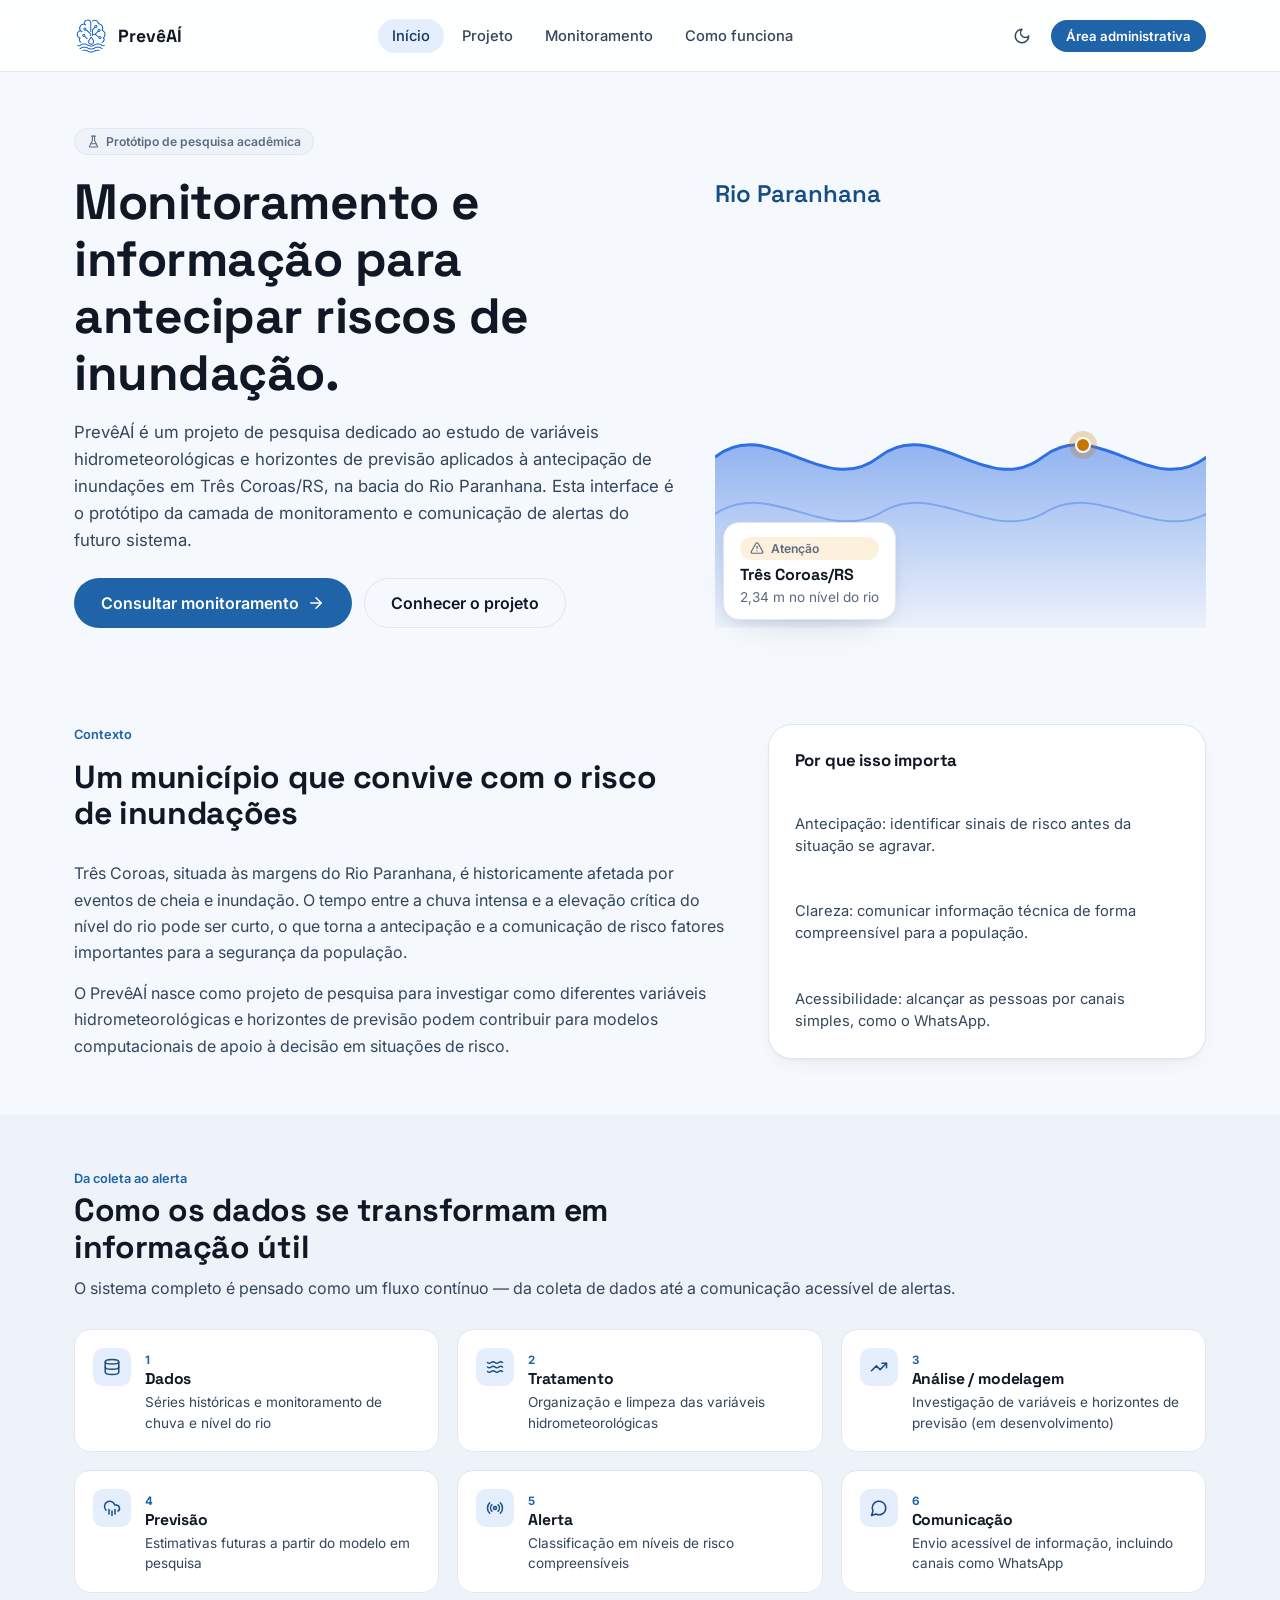
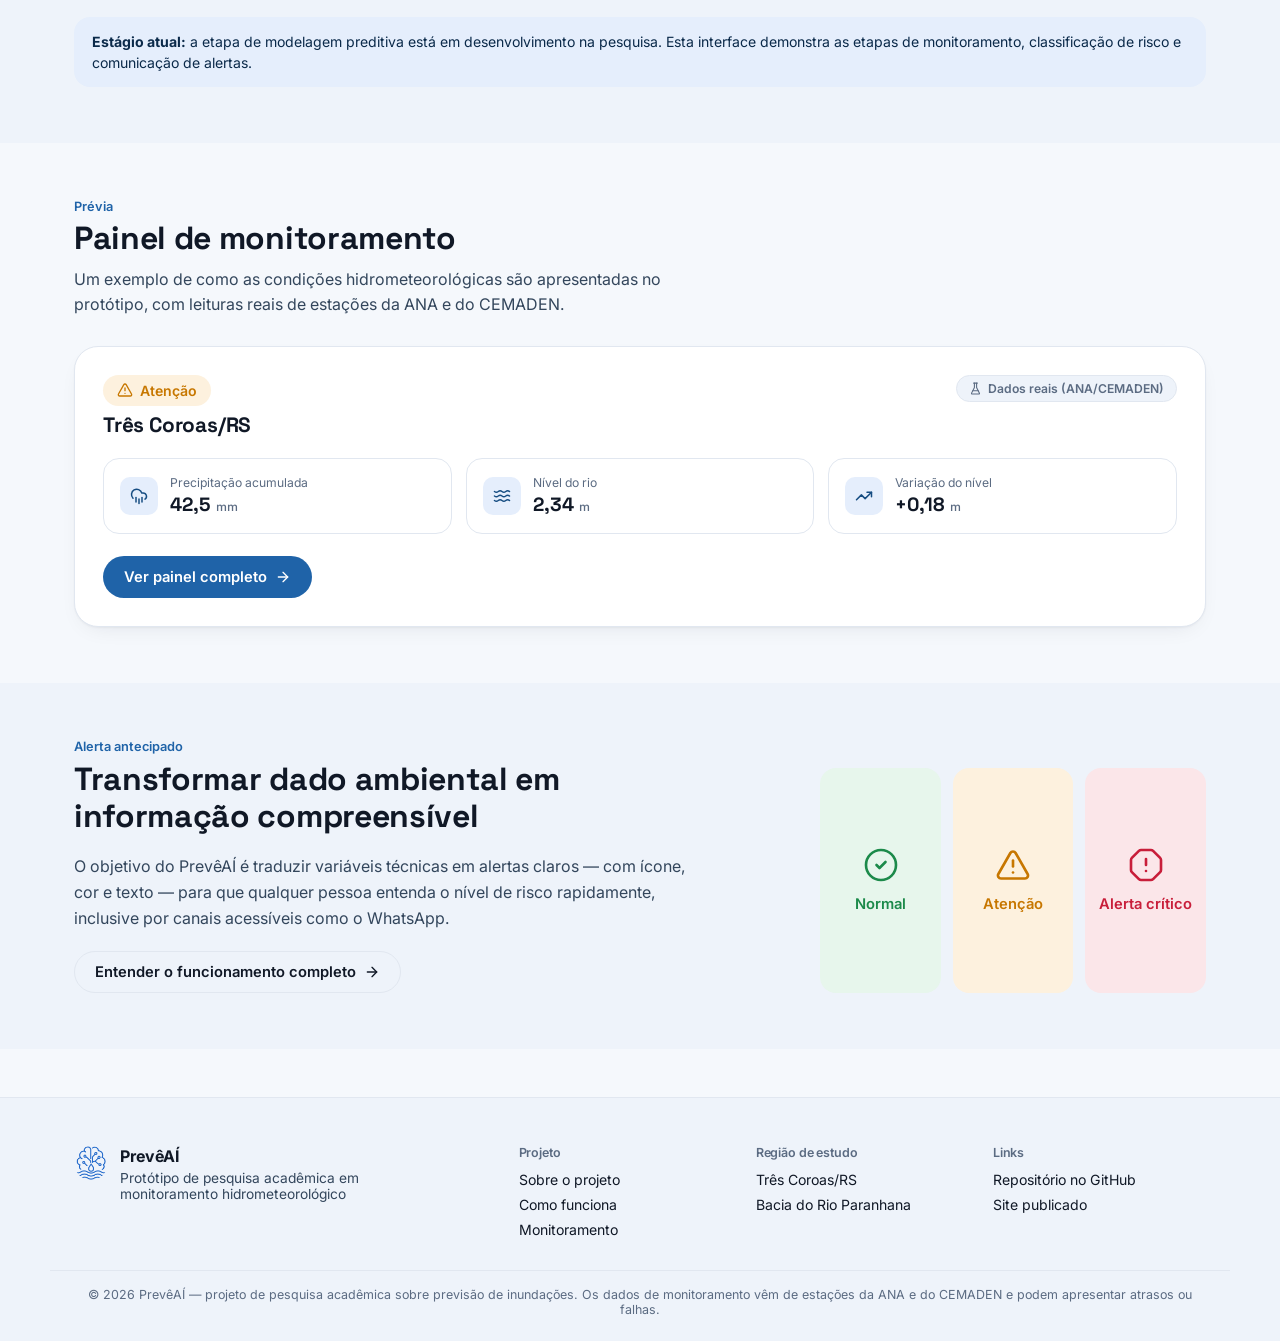
==== commit a704480f: "links adicionados ao footer" ====
--- a/index.html
+++ b/index.html
@@ -703,14 +703,10 @@
 
             <ul>
               <li>
-                <span class="footer-placeholder">
-                  Link do repositório (em breve)
-                </span>
+                <a href="https://github.com/alezimkkj/preve-ai-front" target="_blank" rel="noopener noreferrer">Repositório no GitHub</a>
               </li>
               <li>
-                <span class="footer-placeholder">
-                  Publicação da pesquisa (em breve)
-                </span>
+                <a href="https://alezimkkj.github.io/preve-ai-front/" target="_blank" rel="noopener noreferrer">Site publicado</a>
               </li>
             </ul>
           </div>
--- a/assets/css/layout.css
+++ b/assets/css/layout.css
@@ -2,17 +2,11 @@
   display: flex;
   flex-direction: column;
   min-height: 100vh;
+  min-height: 100dvh;
 }
 
 .app-main {
   flex: 1;
-  padding-bottom: calc(var(--bottom-nav-h) + var(--safe-bottom) + 8px);
-}
-
-@media (min-width: 861px) {
-  .app-main {
-    padding-bottom: 0;
-  }
 }
 
 .skip-link {
@@ -31,7 +25,6 @@
   top: calc(12px + var(--safe-top));
 }
 
-/* Header */
 .site-header {
   position: sticky;
   top: 0;
@@ -136,7 +129,6 @@
   }
 }
 
-/* Bottom nav (mobile) */
 .bottom-nav {
   position: fixed;
   bottom: 0;
@@ -176,7 +168,6 @@
   color: var(--color-brand-600);
 }
 
-/* Footer */
 .site-footer {
   background: var(--color-bg-alt);
   border-top: 1px solid var(--color-line);
@@ -247,20 +238,23 @@
   border-top: 1px solid var(--color-line);
 }
 
+@media (max-width: 860px) {
+  .site-footer__bottom {
+    padding-bottom: calc(24px + var(--bottom-nav-h) + var(--safe-bottom));
+  }
+}
+
 .site-footer__bottom p {
   font-size: 0.78rem;
   color: var(--color-slate);
   text-align: center;
 }
 
-/* Hero */
 .hero {
   --hero-h1-size: clamp(2.1rem, 4.4vw, 3.1rem);
   padding: 56px 0 40px;
 }
 
-/* Os filhos de .hero__content participam direto do grid: assim o gráfico
-   ocupa as linhas do título até os botões e fica alinhado com eles. */
 .hero__grid {
   display: grid;
   grid-template-columns: 1.1fr 0.9fr;
@@ -305,7 +299,7 @@
 .hero__visual {
   position: relative;
   grid-column: 2;
-  grid-row: 2 / 5; /* do título (linha 2) até os botões (linha 4) */
+  grid-row: 2 / 5;
   align-self: stretch;
   min-height: 260px;
 }
@@ -327,13 +321,12 @@
   height: 100%;
 }
 
-/* Topo do texto alinhado ao topo das letras do título ao lado */
 .hero__visual-label {
   position: absolute;
   left: 0;
   top: calc(var(--hero-h1-size) * 0.22 - 2px);
   font-family: var(--font-display);
-  font-size: 1rem;
+  font-size: 1.5rem;
   line-height: 1;
   font-weight: 600;
   color: var(--color-brand-700);
@@ -345,7 +338,6 @@
   }
 }
 
-/* Marcador sobre a linha do rio (posição = ponto 270,191.6 do viewBox 360x320) */
 .hero__marker {
   position: absolute;
   left: 75%;
--- a/assets/css/components.css
+++ b/assets/css/components.css
@@ -1,9 +1,9 @@
-/* Sections */
 .section {
   padding: 56px 0;
 }
 
-section.section.page-hero#search-section, section.section.page-hero#section-funciona {
+#search-section,
+#section-funciona {
   padding-bottom: 10px;
 }
 
@@ -33,8 +33,6 @@
   line-height: 1.6;
 }
 
-/* Seção do fluxo (Da coleta ao alerta): o texto de apoio ocupa a largura da seção,
-   enquanto o título mantém a quebra de linha original */
 .section-heading:has(+ .pipeline) {
   max-width: none;
 }
@@ -49,6 +47,15 @@
   gap: 40px;
 }
 
+.two-col h2 {
+  font-size: 1.3rem;
+  margin-bottom: 10px;
+}
+
+.two-col p {
+  line-height: 1.65;
+}
+
 @media (max-width: 760px) {
   .two-col {
     grid-template-columns: 1fr;
@@ -56,16 +63,6 @@
   }
 }
 
-.two-col h2 {
-  font-size: 1.3rem;
-  margin-bottom: 10px;
-}
-
-.two-col p {
-  line-height: 1.65;
-}
-
-/* Buttons */
 .button {
   display: inline-flex;
   align-items: center;
@@ -85,6 +82,11 @@
   transform: scale(0.98);
 }
 
+.button:disabled {
+  opacity: 0.6;
+  cursor: not-allowed;
+}
+
 .button--primary {
   background: var(--color-brand-600);
   color: white;
@@ -125,11 +127,6 @@
 
 .button--block {
   width: 100%;
-}
-
-.button:disabled {
-  opacity: 0.6;
-  cursor: not-allowed;
 }
 
 .icon-button {
@@ -156,7 +153,6 @@
   color: var(--color-risk-critico);
 }
 
-/* Demo badge */
 .demo-badge {
   display: inline-flex;
   align-items: center;
@@ -171,7 +167,6 @@
   white-space: nowrap;
 }
 
-/* Risk badge */
 .risk-badge {
   display: inline-flex;
   align-items: center;
@@ -207,7 +202,6 @@
   color: var(--color-risk-critico);
 }
 
-/* Problem section */
 .problem-grid {
   display: grid;
   grid-template-columns: 1.2fr 0.8fr;
@@ -215,34 +209,31 @@
   align-items: stretch;
 }
 
+.problem-grid p {
+  line-height: 1.65;
+  margin-bottom: 14px;
+}
+
+.problem-grid > div > p:last-child {
+  margin-bottom: 0;
+}
+
 @media (max-width: 800px) {
   .problem-grid {
     grid-template-columns: 1fr;
   }
 }
 
-.problem-grid p {
-  line-height: 1.65;
-  margin-bottom: 14px;
-}
-
-/* sem margem no último parágrafo, para o card acompanhar exatamente a altura do texto */
-.problem-grid > div > p:last-child {
-  margin-bottom: 0;
-}
-
 .problem-card {
+  display: flex;
+  flex-direction: column;
+  justify-content: space-between;
+  gap: 14px;
   background: var(--color-surface);
   border: 1px solid var(--color-line);
   border-radius: var(--radius-lg);
   padding: 26px;
   box-shadow: var(--shadow-soft);
-  /* título e itens distribuídos com o mesmo espaçamento entre todos,
-     do topo até perto da base do quadro */
-  display: flex;
-  flex-direction: column;
-  justify-content: space-between;
-  gap: 14px;
 }
 
 .problem-card h3 {
@@ -251,16 +242,15 @@
 }
 
 .problem-card ul {
+  display: contents;
   list-style: none;
   padding: 0;
   margin: 0;
-  display: contents; /* os <li> entram direto na distribuição do card */
   font-size: 0.92rem;
   line-height: 1.5;
   color: var(--color-ink-soft);
 }
 
-/* Pipeline */
 .pipeline {
   display: grid;
   grid-template-columns: repeat(3, 1fr);
@@ -326,7 +316,6 @@
   line-height: 1.5;
 }
 
-/* Monitoring preview */
 .monitoring-preview {
   background: var(--color-surface);
   border: 1px solid var(--color-line);
@@ -339,9 +328,9 @@
   display: flex;
   justify-content: space-between;
   align-items: flex-start;
+  flex-wrap: wrap;
   gap: 12px;
   margin-bottom: 20px;
-  flex-wrap: wrap;
 }
 
 .monitoring-preview__header h3 {
@@ -362,7 +351,6 @@
   }
 }
 
-/* Stat card */
 .stat-grid {
   display: grid;
   grid-template-columns: repeat(5, 1fr);
@@ -441,7 +429,6 @@
   color: var(--color-slate);
 }
 
-/* Early warning */
 .early-warning {
   --ew-h2-size: clamp(1.5rem, 3vw, 2rem);
   display: grid;
@@ -460,22 +447,18 @@
   font-size: var(--ew-h2-size);
 }
 
-/* altura de linha fixa para o cálculo do alinhamento abaixo ser exato */
+.early-warning__text .section-heading {
+  margin-bottom: 20px;
+}
+
 .early-warning__text .section-heading__eyebrow {
   line-height: 1.25;
 }
 
-/* espaçamento padronizado: título → texto e texto → botão com o mesmo valor */
-.early-warning__text .section-heading {
-  margin-bottom: 20px;
-}
-
 .early-warning__text .section-heading__desc {
   margin-top: 20px;
 }
 
-/* Os cartões vão do topo das letras do título até a base do botão:
-   margem superior = eyebrow (0.8rem x 1.25 + 6px) + folga até o topo das letras do h2 */
 .early-warning__levels {
   display: grid;
   grid-template-columns: repeat(3, 1fr);
@@ -519,7 +502,6 @@
   color: var(--color-risk-critico);
 }
 
-/* Project page */
 .variable-grid {
   display: grid;
   grid-template-columns: repeat(3, 1fr);
@@ -580,13 +562,13 @@
 }
 
 .source-card {
+  display: flex;
+  flex-direction: column;
+  gap: 6px;
   background: var(--color-surface);
   border: 1px solid var(--color-line);
   border-radius: var(--radius-md);
   padding: 18px;
-  display: flex;
-  flex-direction: column;
-  gap: 6px;
 }
 
 .source-card__icon {
@@ -606,12 +588,12 @@
 }
 
 .roadmap {
+  display: flex;
+  flex-wrap: wrap;
+  gap: 10px;
   list-style: none;
   padding: 0;
   margin: 0;
-  display: flex;
-  flex-wrap: wrap;
-  gap: 10px;
 }
 
 .roadmap li {
@@ -639,14 +621,13 @@
   font-weight: 700;
 }
 
-/* How it works */
 .how-steps {
+  display: flex;
+  flex-direction: column;
+  gap: 0;
   list-style: none;
   padding: 0;
   margin: 0 0 28px;
-  display: flex;
-  flex-direction: column;
-  gap: 0;
 }
 
 .how-steps__item {
@@ -682,11 +663,11 @@
 }
 
 .how-steps__content {
+  flex: 1;
   background: var(--color-surface);
   border: 1px solid var(--color-line);
   border-radius: var(--radius-md);
   padding: 16px 18px;
-  flex: 1;
 }
 
 .how-steps__icon {
@@ -720,6 +701,70 @@
   line-height: 1.55;
 }
 
+.scenario-grid {
+  display: grid;
+  grid-template-columns: repeat(3, 1fr);
+  gap: 16px;
+}
+
+@media (max-width: 860px) {
+  .scenario-grid {
+    grid-template-columns: 1fr;
+  }
+}
+
+.scenario-card {
+  display: flex;
+  flex-direction: column;
+  gap: 12px;
+  background: var(--color-surface);
+  border: 1px solid var(--color-line);
+  border-left: 4px solid var(--color-line);
+  border-radius: var(--radius-md);
+  padding: 20px;
+}
+
+.scenario-card--normal {
+  border-left-color: var(--color-risk-normal);
+}
+
+.scenario-card--atencao {
+  border-left-color: var(--color-risk-atencao);
+}
+
+.scenario-card--critico {
+  border-left-color: var(--color-risk-critico);
+}
+
+.scenario-card .risk-badge {
+  align-self: flex-start;
+}
+
+.scenario-card h3 {
+  font-size: 1.02rem;
+}
+
+.scenario-card p {
+  font-size: 0.88rem;
+  line-height: 1.55;
+}
+
+.scenario-card__action {
+  margin-top: auto;
+  padding-top: 12px;
+  border-top: 1px solid var(--color-line-soft);
+}
+
+.scenario-card__action strong {
+  color: var(--color-ink);
+}
+
+.scenario-note {
+  margin-top: 16px;
+  font-size: 0.8rem;
+  color: var(--color-slate);
+}
+
 .tech-grid {
   display: grid;
   grid-template-columns: repeat(3, 1fr);
@@ -756,15 +801,10 @@
   line-height: 1.45;
 }
 
-/* Monitoring dashboard */
 .municipality-search {
   position: relative;
   max-width: 420px;
   margin-top: 20px;
-}
-
-.municipality-header {
-  margin: 8px 0 20px;
 }
 
 .municipality-search__field {
@@ -823,6 +863,12 @@
   background: var(--color-bg-alt);
 }
 
+.municipality-search__empty {
+  padding: 12px;
+  font-size: 0.86rem;
+  color: var(--color-slate);
+}
+
 .option-level {
   font-size: 0.72rem;
   font-weight: 600;
@@ -845,12 +891,6 @@
   color: var(--color-risk-critico);
 }
 
-.municipality-search__empty {
-  padding: 12px;
-  font-size: 0.86rem;
-  color: var(--color-slate);
-}
-
 .municipality-header {
   display: flex;
   justify-content: space-between;
@@ -871,14 +911,14 @@
 }
 
 .status-card {
-  background: var(--color-surface);
-  border: 1px solid var(--color-line);
-  border-radius: var(--radius-lg);
-  padding: 26px;
   display: flex;
   flex-direction: column;
   align-items: flex-start;
   gap: 10px;
+  background: var(--color-surface);
+  border: 1px solid var(--color-line);
+  border-radius: var(--radius-lg);
+  padding: 26px;
   box-shadow: var(--shadow-soft);
 }
 
@@ -915,6 +955,18 @@
   padding: 20px;
 }
 
+.chart-card__header {
+  display: flex;
+  justify-content: space-between;
+  align-items: center;
+  gap: 10px;
+  margin-bottom: 8px;
+}
+
+.chart-card__header h3 {
+  font-size: 1rem;
+}
+
 #chart-rain,
 #chart-river {
   width: 100%;
@@ -927,19 +979,11 @@
   max-width: 100%;
 }
 
-.chart-card__header {
-  display: flex;
-  justify-content: space-between;
-  align-items: center;
-  margin-bottom: 8px;
-  gap: 10px;
-}
-
-.chart-card__header h3 {
-  font-size: 1rem;
-}
-
-/* Regional map */
+.chart-grid > *,
+.stat-grid > * {
+  min-width: 0;
+}
+
 .regional-map {
   background: var(--color-surface);
   border: 1px solid var(--color-line);
@@ -952,8 +996,8 @@
   display: flex;
   justify-content: space-between;
   align-items: center;
+  flex-wrap: wrap;
   gap: 12px;
-  flex-wrap: wrap;
 }
 
 .regional-map__header h3 {
@@ -990,13 +1034,13 @@
 
 .regional-map__legend {
   display: flex;
+  flex-wrap: wrap;
   gap: 18px;
   list-style: none;
   padding: 0;
   margin: 14px 0 0;
   font-size: 0.8rem;
   color: var(--color-slate);
-  flex-wrap: wrap;
 }
 
 .regional-map__legend li {
@@ -1012,12 +1056,11 @@
   display: inline-block;
 }
 
-/* Alerts */
 .alert-filters {
   display: flex;
   align-items: center;
+  flex-wrap: wrap;
   gap: 12px;
-  flex-wrap: wrap;
   margin-bottom: 22px;
 }
 
@@ -1041,14 +1084,14 @@
 }
 
 .alert-card {
+  display: flex;
+  flex-direction: column;
+  gap: 10px;
   background: var(--color-surface);
   border: 1px solid var(--color-line);
   border-left: 4px solid var(--color-slate-light);
   border-radius: var(--radius-md);
   padding: 20px;
-  display: flex;
-  flex-direction: column;
-  gap: 10px;
 }
 
 .alert-card--normal {
@@ -1088,8 +1131,8 @@
 
 .alert-card__meta {
   display: flex;
+  flex-wrap: wrap;
   gap: 14px;
-  flex-wrap: wrap;
   font-size: 0.78rem;
   color: var(--color-slate);
   border-top: 1px solid var(--color-line-soft);
@@ -1139,7 +1182,6 @@
   color: var(--color-slate);
 }
 
-/* Login */
 .login-page {
   min-height: calc(100vh - var(--header-h) - 200px);
   display: flex;
@@ -1151,14 +1193,14 @@
 .login-card {
   width: 100%;
   max-width: 400px;
+  display: flex;
+  flex-direction: column;
+  gap: 18px;
   background: var(--color-surface);
   border: 1px solid var(--color-line);
   border-radius: var(--radius-lg);
   padding: 32px;
   box-shadow: var(--shadow-raised);
-  display: flex;
-  flex-direction: column;
-  gap: 18px;
 }
 
 .login-card__logo {
@@ -1178,10 +1220,22 @@
   color: var(--color-slate);
 }
 
+.login-card form {
+  display: flex;
+  flex-direction: column;
+  gap: 16px;
+}
+
+.login-card__footnote {
+  font-size: 0.76rem;
+  color: var(--color-slate-light);
+  line-height: 1.5;
+}
+
 .demo-notice {
   display: flex;
+  align-items: flex-start;
   gap: 8px;
-  align-items: flex-start;
   background: var(--color-brand-100);
   color: var(--color-brand-900);
   padding: 12px 14px;
@@ -1190,12 +1244,6 @@
   line-height: 1.45;
 }
 
-.login-card form {
-  display: flex;
-  flex-direction: column;
-  gap: 16px;
-}
-
 .password-field {
   display: flex;
   align-items: center;
@@ -1205,21 +1253,14 @@
 }
 
 .password-field input {
+  flex: 1;
   border: none;
-  flex: 1;
   padding: 10px 12px;
   background: transparent;
   color: var(--color-ink);
   outline: none;
 }
 
-.login-card__footnote {
-  font-size: 0.76rem;
-  color: var(--color-slate-light);
-  line-height: 1.5;
-}
-
-/* Forms (shared) */
 .form-grid {
   display: grid;
   grid-template-columns: 1fr 1fr;
@@ -1248,14 +1289,14 @@
 .form-field input,
 .form-field select,
 .form-field textarea {
+  width: 100%;
   border: 1px solid var(--color-line);
   border-radius: var(--radius-sm);
   padding: 10px 12px;
   font-size: 0.92rem;
+  font-family: inherit;
   background: var(--color-surface);
   color: var(--color-ink);
-  font-family: inherit;
-  width: 100%;
 }
 
 .form-field input:focus,
@@ -1287,36 +1328,35 @@
   flex-direction: column;
 }
 
-/* Dialog */
 .dialog-overlay {
   position: fixed;
   inset: 0;
-  background: rgba(8, 15, 26, 0.5);
   display: flex;
   align-items: center;
   justify-content: center;
   padding: 20px;
+  background: rgba(8, 15, 26, 0.5);
   z-index: 200;
 }
 
 .dialog-panel {
   width: 100%;
+  max-height: 90vh;
+  overflow-y: auto;
   background: var(--color-surface);
   border-radius: var(--radius-lg);
   box-shadow: var(--shadow-raised);
-  max-height: 90vh;
-  overflow-y: auto;
 }
 
 .dialog-panel__header {
-  display: flex;
-  justify-content: space-between;
-  align-items: center;
-  padding: 20px 22px;
-  border-bottom: 1px solid var(--color-line);
   position: sticky;
   top: 0;
-  background: var(--color-surface);
+  display: flex;
+  justify-content: space-between;
+  align-items: center;
+  padding: 20px 22px;
+  background: var(--color-surface);
+  border-bottom: 1px solid var(--color-line);
 }
 
 .dialog-panel__header h2 {
@@ -1349,7 +1389,6 @@
   line-height: 1.55;
 }
 
-/* Toasts */
 .toast-stack {
   position: fixed;
   bottom: calc(var(--bottom-nav-h) + var(--safe-bottom) + 16px);
@@ -1358,8 +1397,8 @@
   display: flex;
   flex-direction: column;
   gap: 8px;
+  width: min(92vw, 360px);
   z-index: 300;
-  width: min(92vw, 360px);
 }
 
 @media (min-width: 861px) {
@@ -1392,26 +1431,32 @@
 
 .toast__close {
   margin-left: auto;
+  display: flex;
   background: transparent;
   border: none;
   color: inherit;
   opacity: 0.8;
   cursor: pointer;
-  display: flex;
 }
 
 @keyframes toast-in {
-  from { opacity: 0; transform: translateY(8px); }
-  to { opacity: 1; transform: translateY(0); }
-}
-
-/* Admin */
+  from {
+    opacity: 0;
+    transform: translateY(8px);
+  }
+
+  to {
+    opacity: 1;
+    transform: translateY(0);
+  }
+}
+
 .admin-header {
   display: flex;
   justify-content: space-between;
   align-items: flex-start;
+  flex-wrap: wrap;
   gap: 16px;
-  flex-wrap: wrap;
 }
 
 .admin-badge {
@@ -1419,11 +1464,11 @@
   align-items: center;
   gap: 6px;
   font-size: 0.78rem;
+  font-weight: 600;
   color: var(--color-brand-700);
   background: var(--color-brand-100);
   padding: 5px 12px;
   border-radius: 999px;
-  font-weight: 600;
   margin-top: 6px;
 }
 
@@ -1441,13 +1486,13 @@
 }
 
 .summary-card {
+  display: flex;
+  flex-direction: column;
+  gap: 6px;
   background: var(--color-surface);
   border: 1px solid var(--color-line);
   border-radius: var(--radius-md);
   padding: 18px;
-  display: flex;
-  flex-direction: column;
-  gap: 6px;
 }
 
 .summary-card__label {
@@ -1496,10 +1541,14 @@
   background: var(--color-surface);
 }
 
-.admin-table__head {
+.admin-table__head,
+.admin-table__row {
   display: grid;
   grid-template-columns: 1.1fr 1.1fr 2fr 1.3fr 1fr 0.8fr;
   gap: 10px;
+}
+
+.admin-table__head {
   padding: 12px 18px;
   background: var(--color-bg-alt);
   font-size: 0.76rem;
@@ -1509,12 +1558,9 @@
 }
 
 .admin-table__row {
-  display: grid;
-  grid-template-columns: 1.1fr 1.1fr 2fr 1.3fr 1fr 0.8fr;
-  gap: 10px;
+  align-items: center;
   padding: 14px 18px;
   border-top: 1px solid var(--color-line-soft);
-  align-items: center;
   font-size: 0.86rem;
 }
 
@@ -1548,11 +1594,11 @@
 
   .admin-table__row [role='cell']::before {
     content: attr(data-label);
+    width: 92px;
+    flex-shrink: 0;
     font-size: 0.7rem;
     font-weight: 700;
     color: var(--color-slate-light);
-    width: 92px;
-    flex-shrink: 0;
   }
 
   .admin-table__actions {
@@ -1564,7 +1610,6 @@
   }
 }
 
-/* Not found */
 .not-found {
   min-height: 50vh;
   display: flex;
@@ -1584,10 +1629,4 @@
 
 .not-found p {
   max-width: 46ch;
-}
-
-/* Permite que itens de grid/flex encolham junto com a janela */
-.chart-grid > *,
-.stat-grid > * {
-  min-width: 0;
-}
+}
